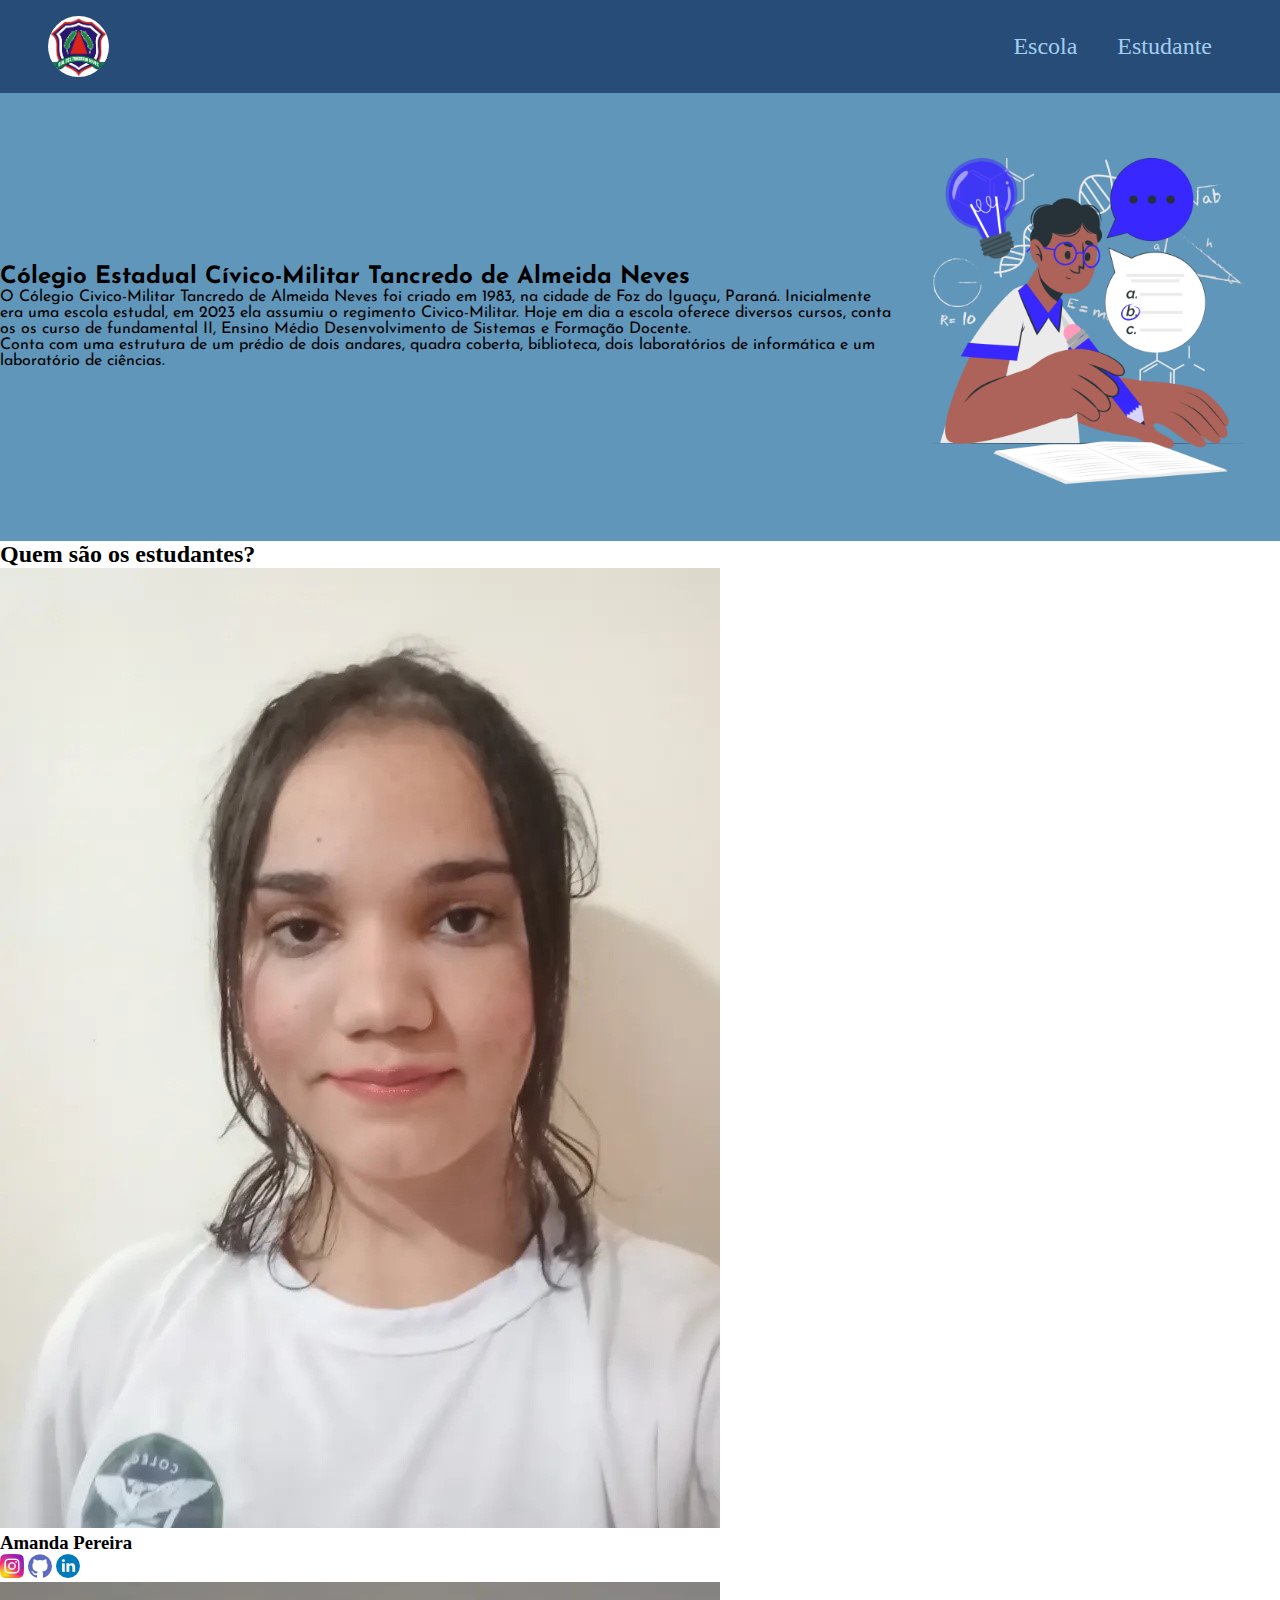
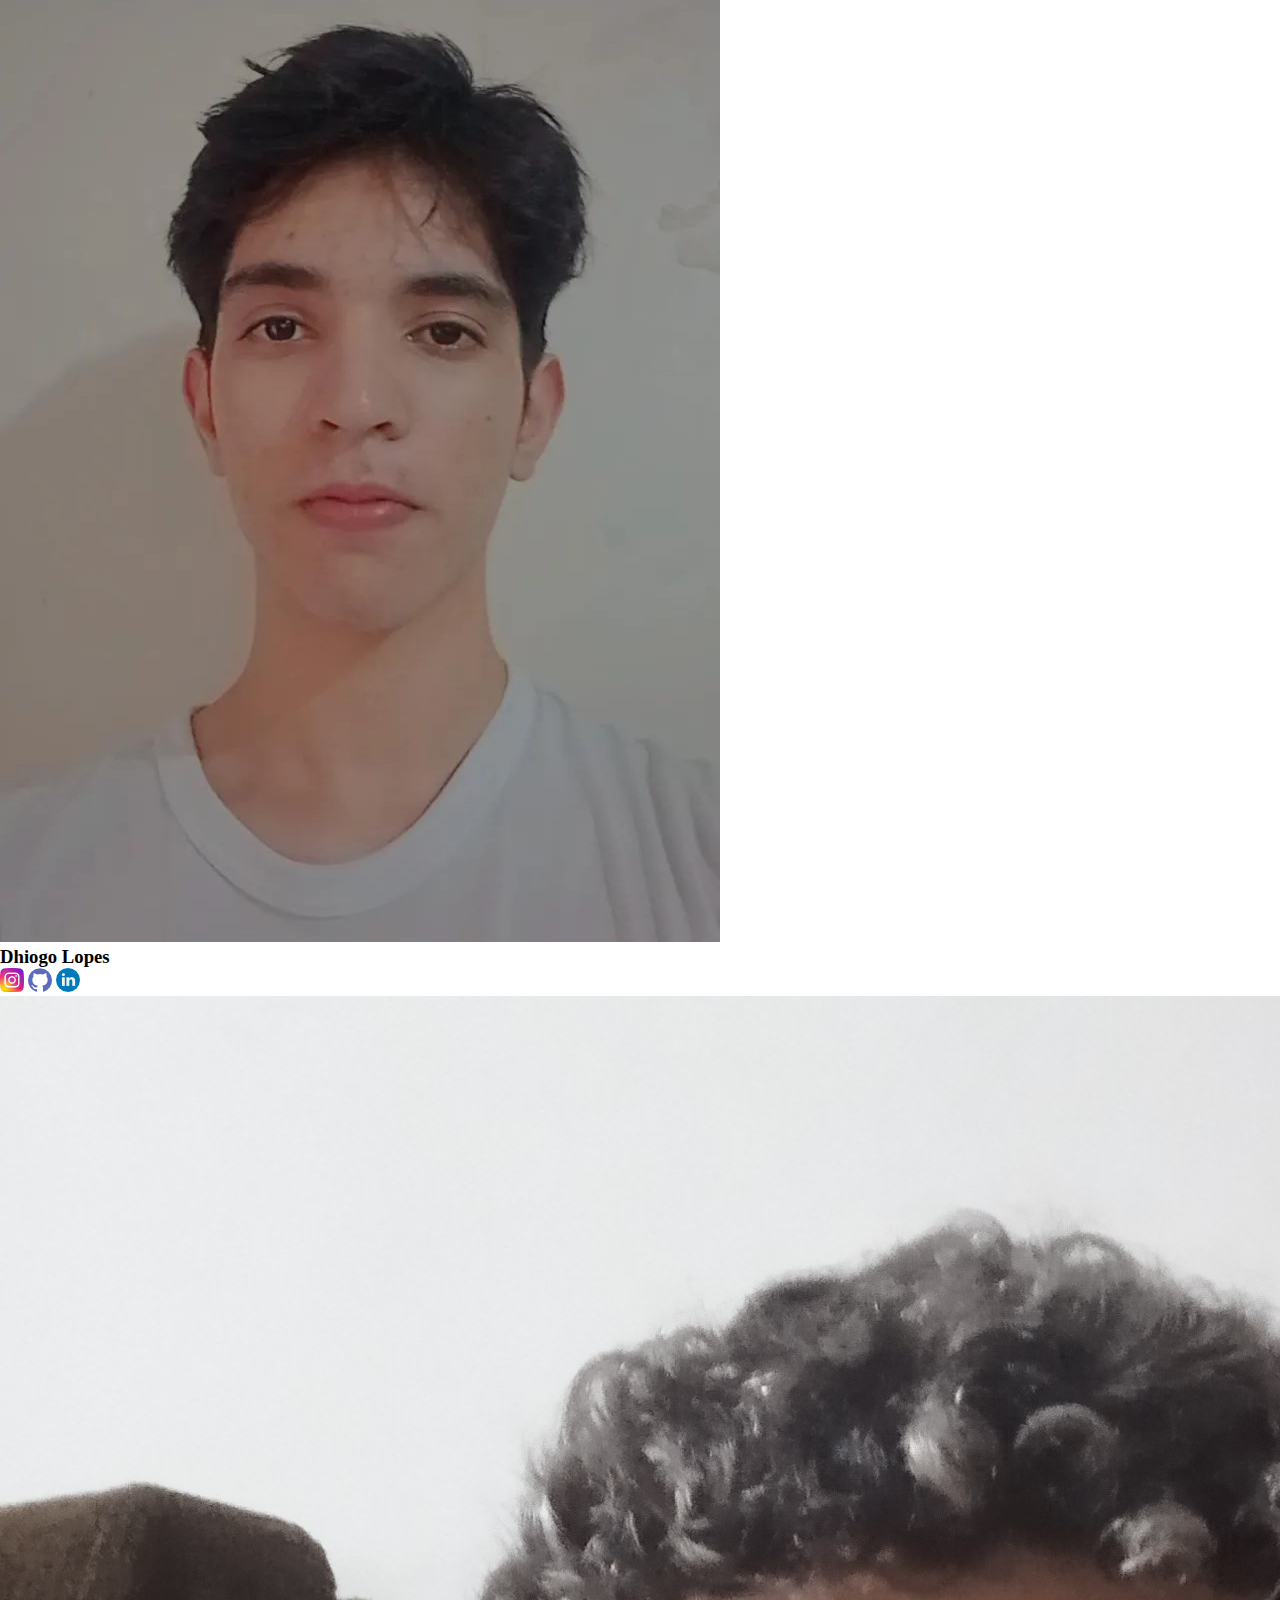
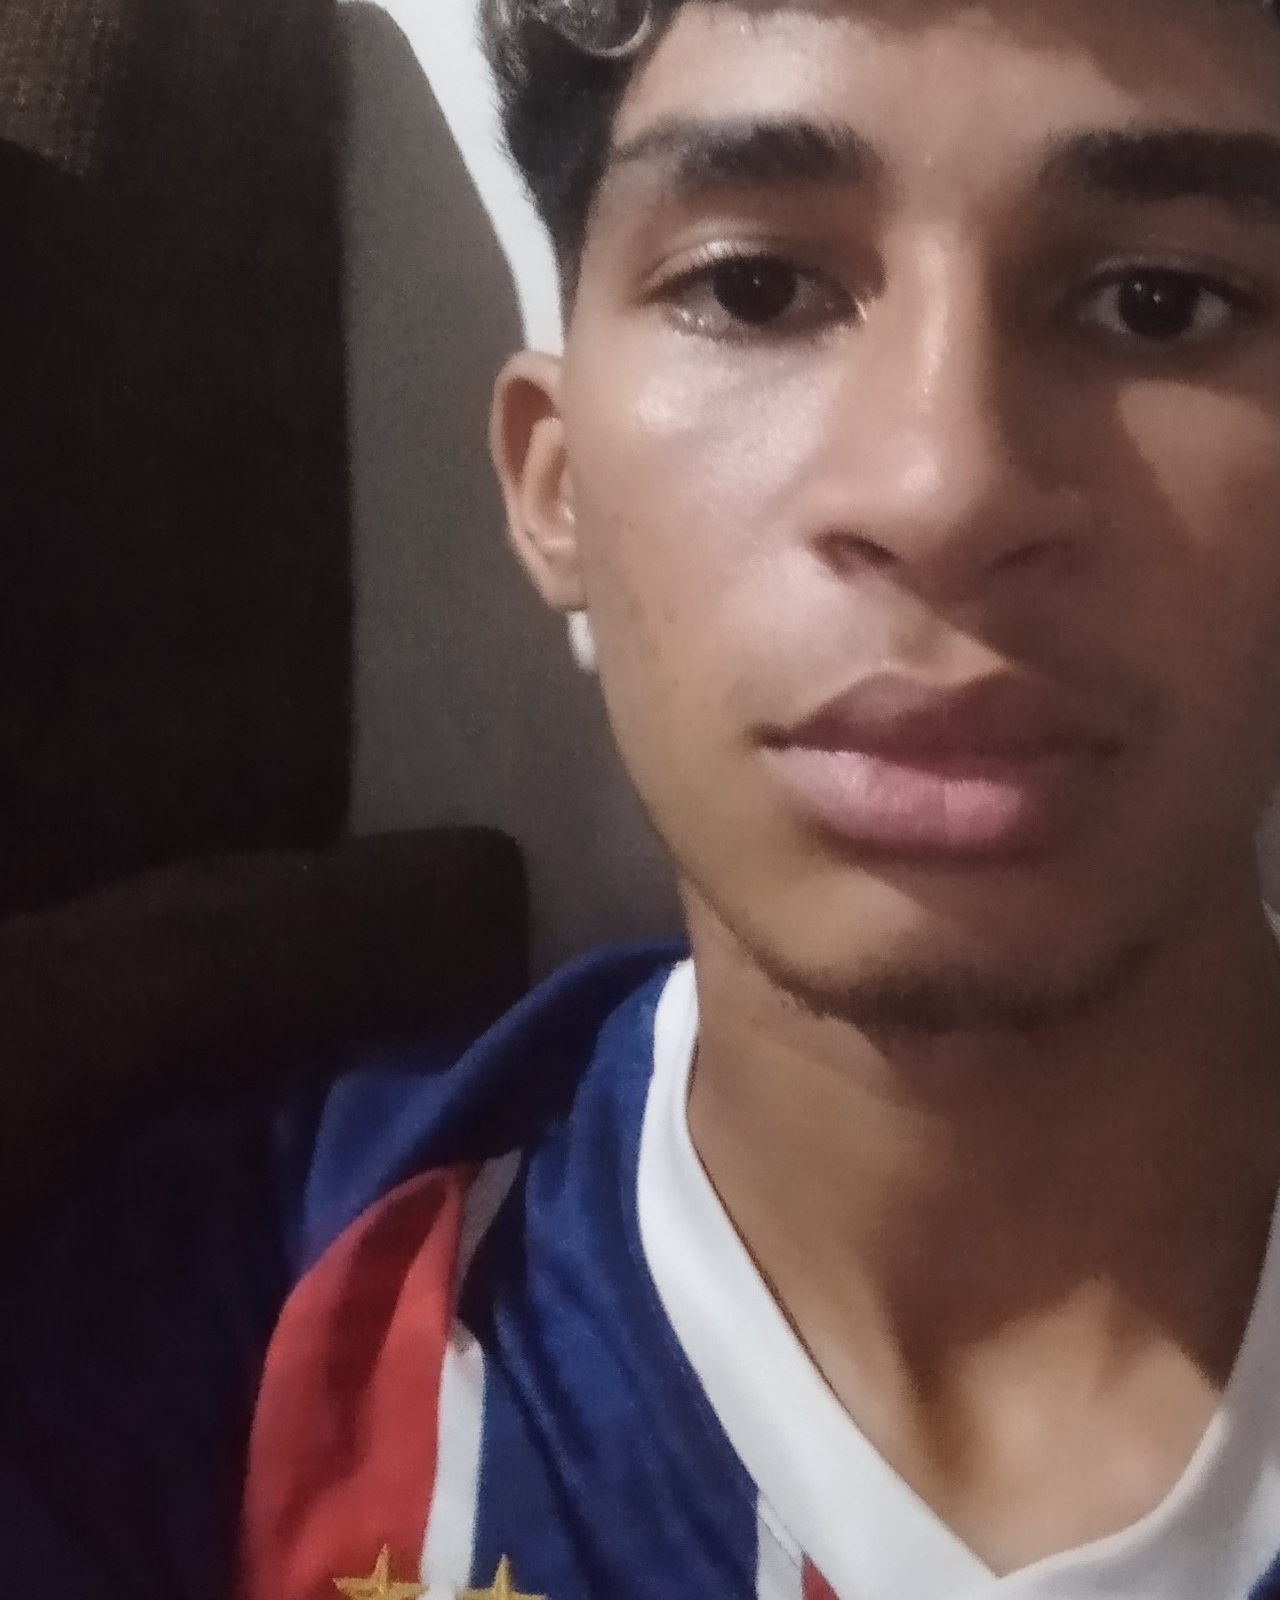
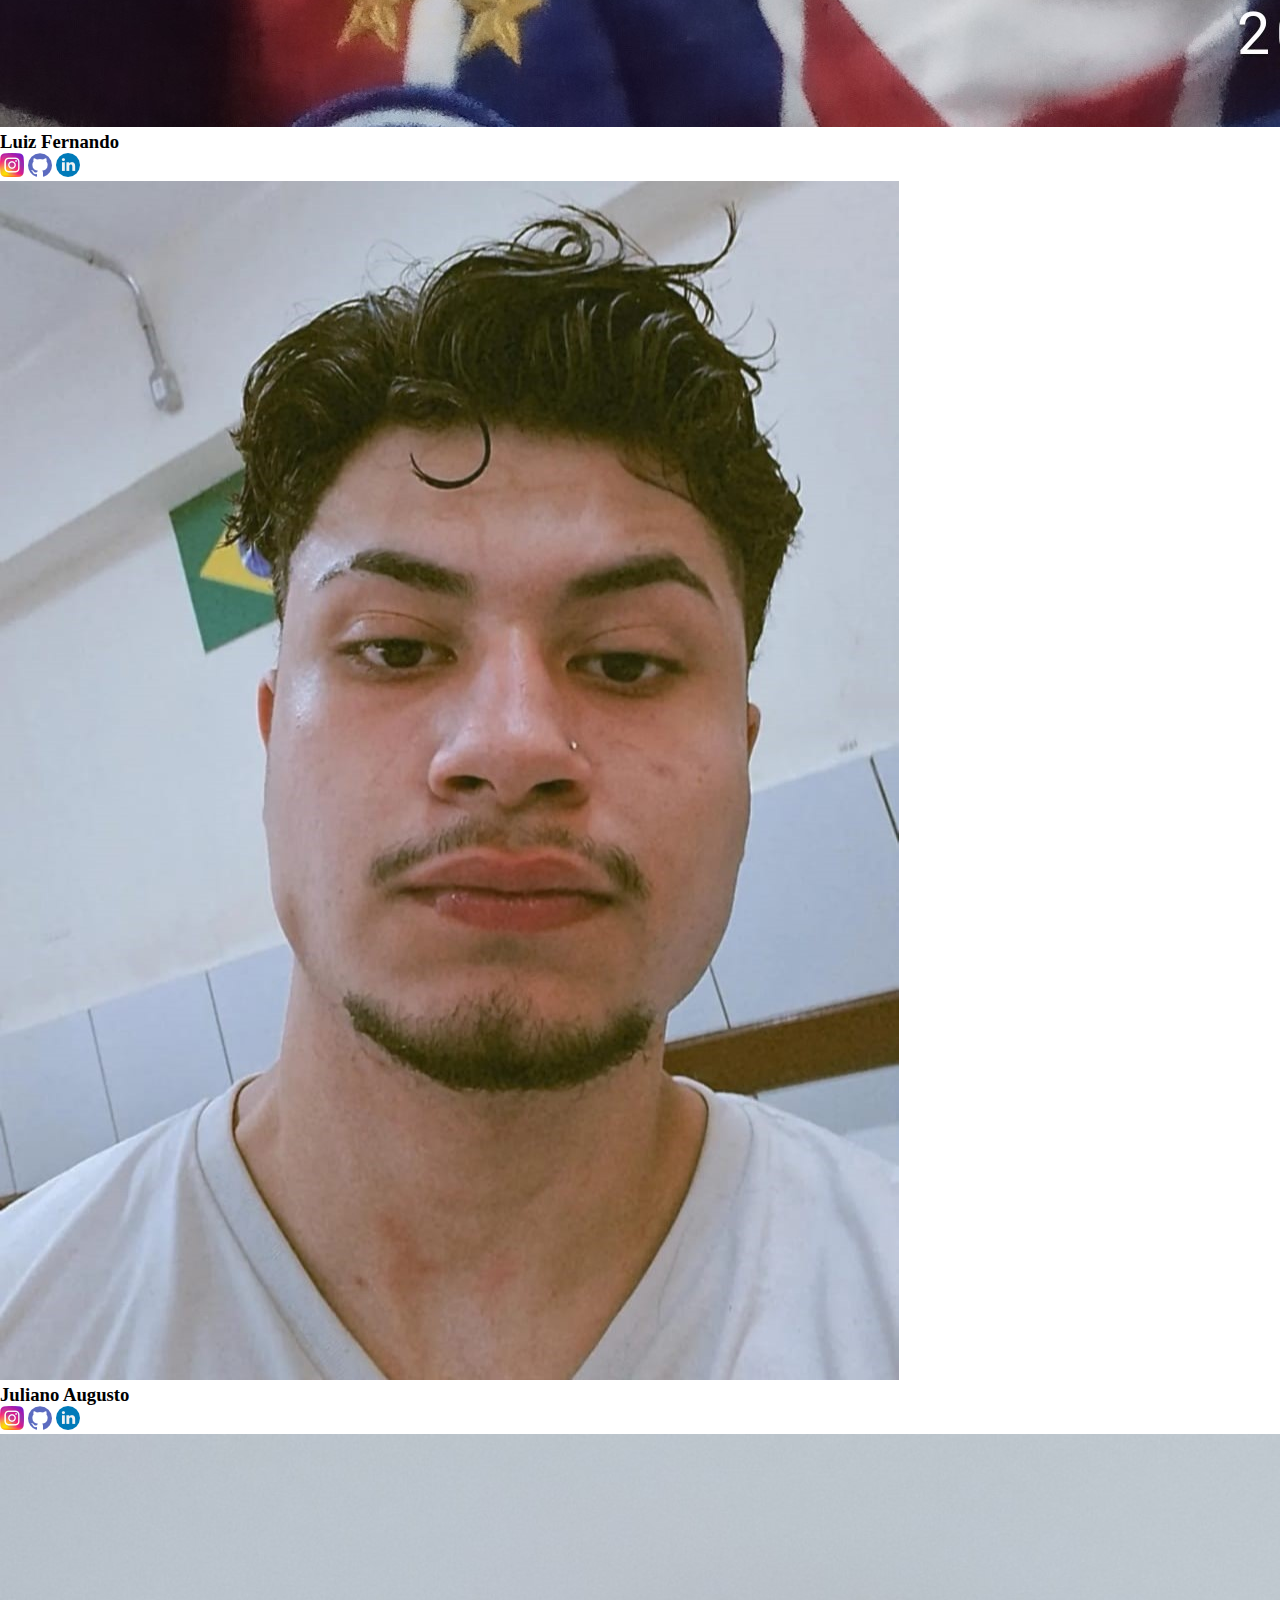
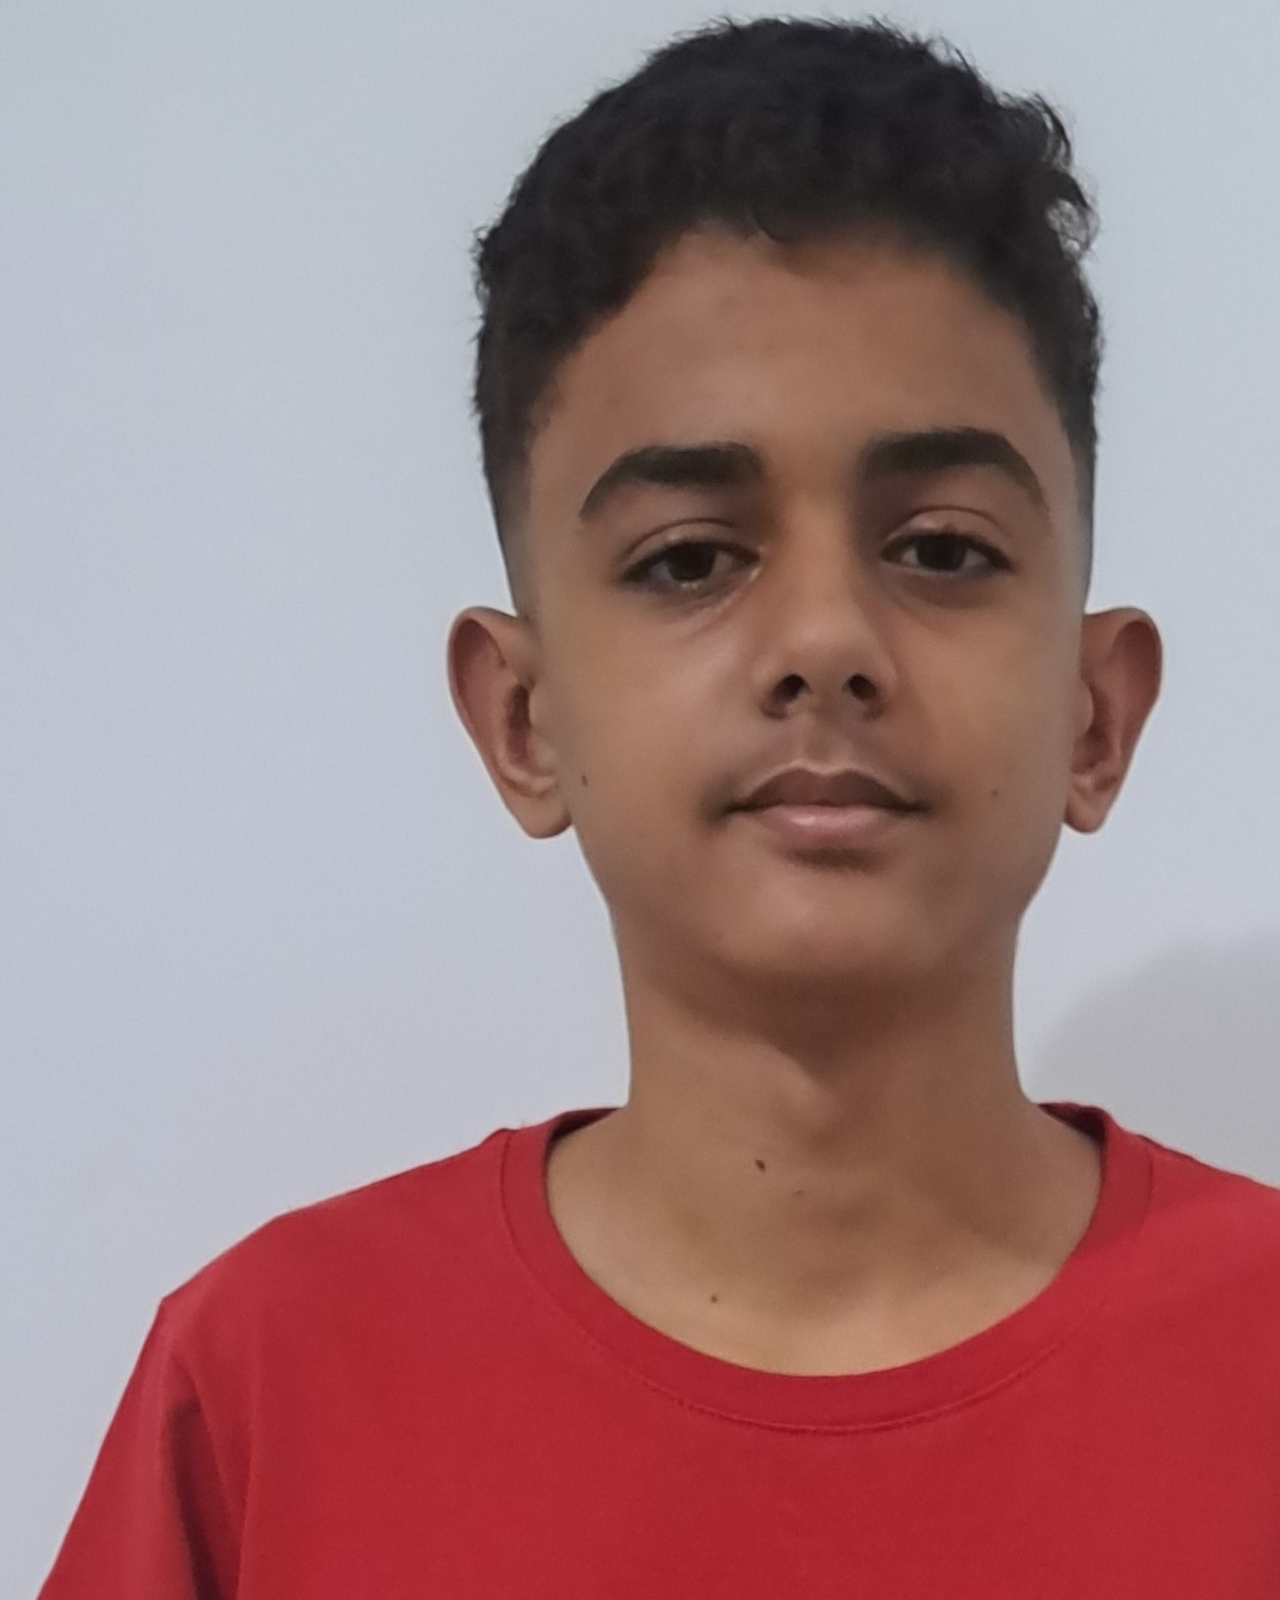
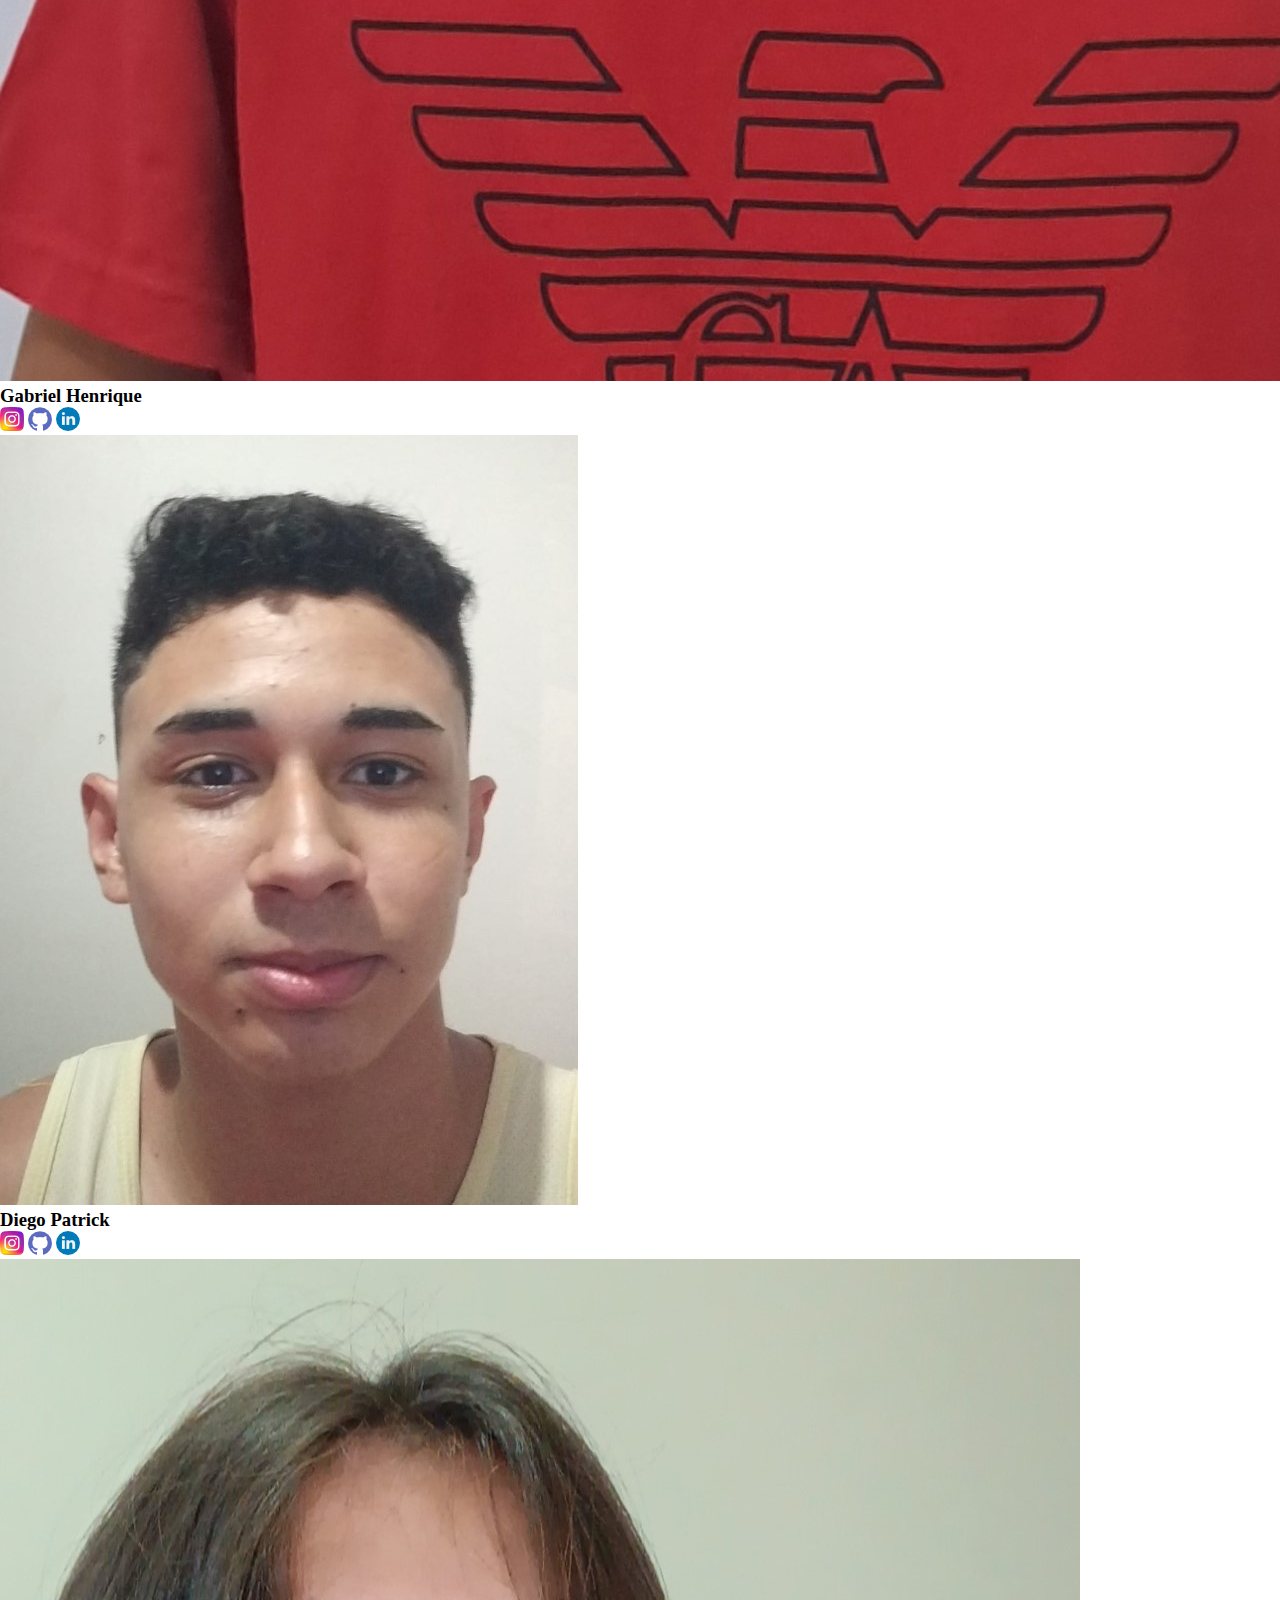
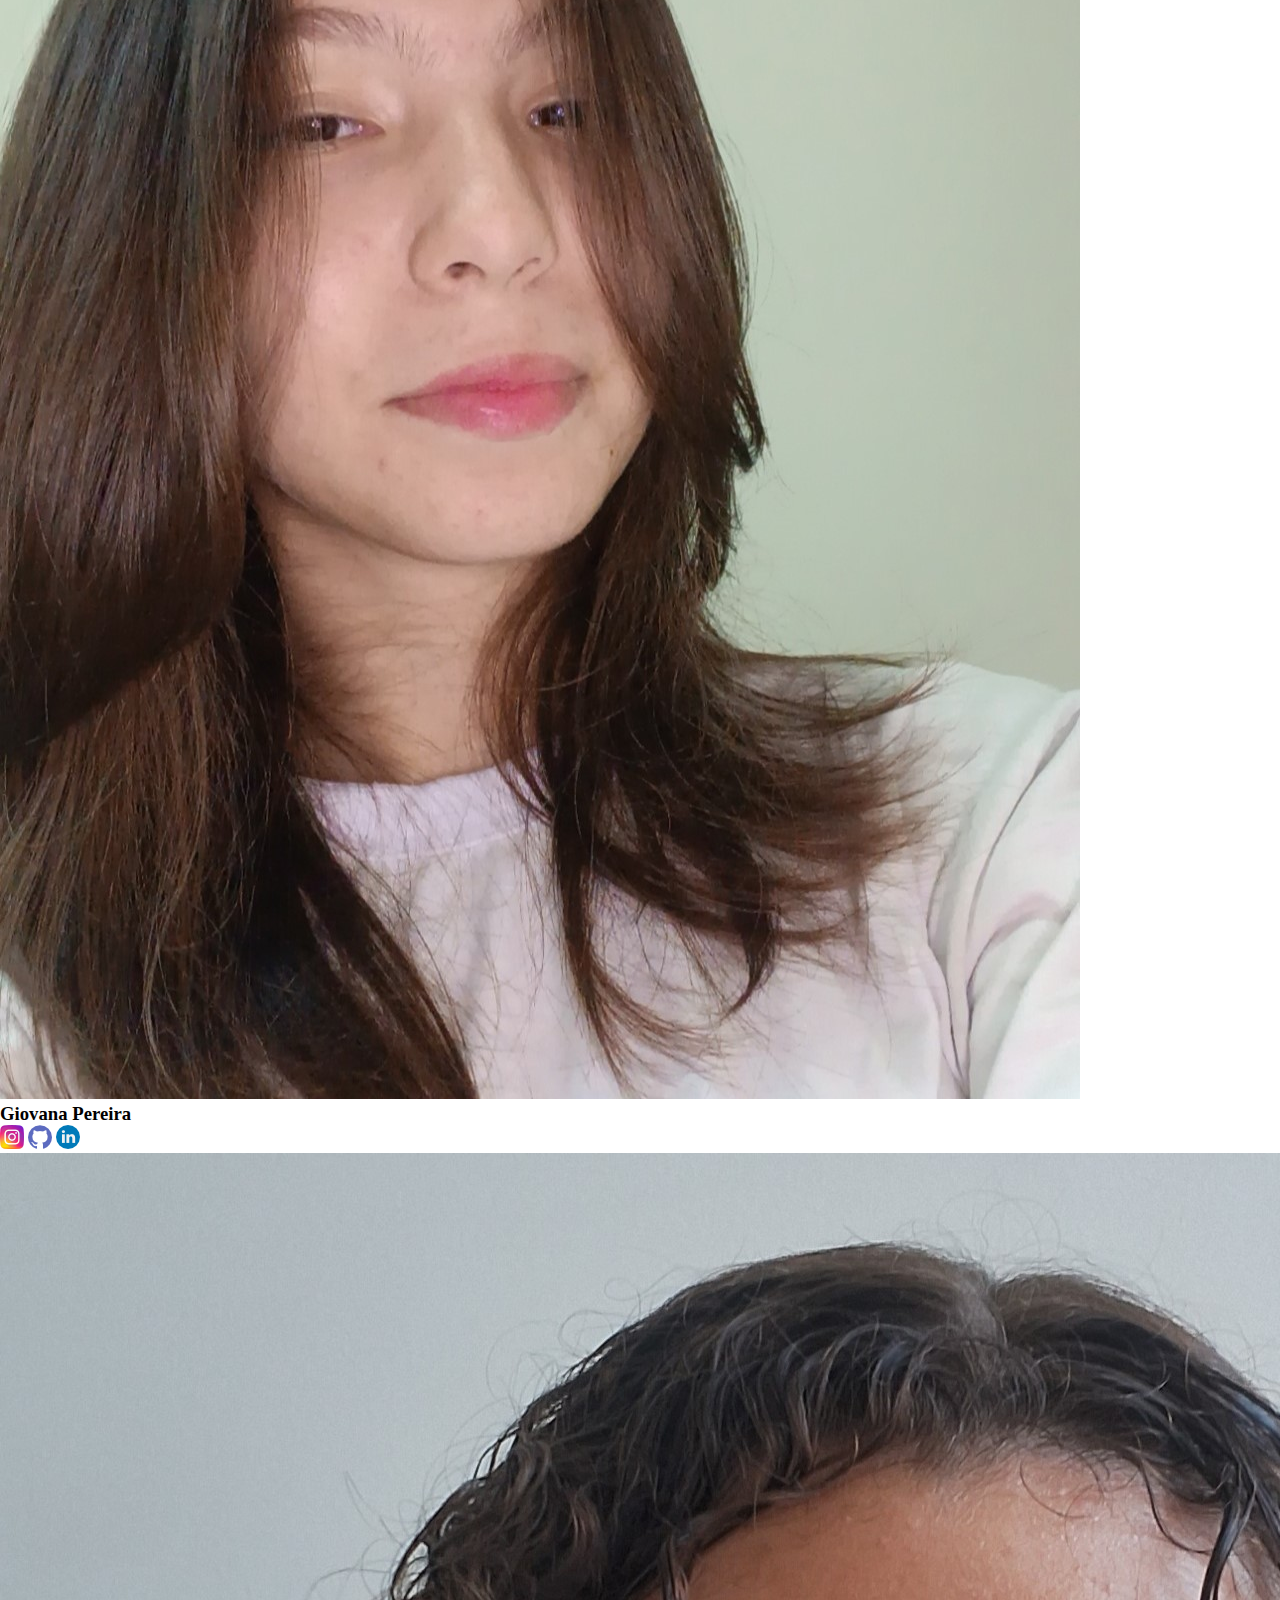
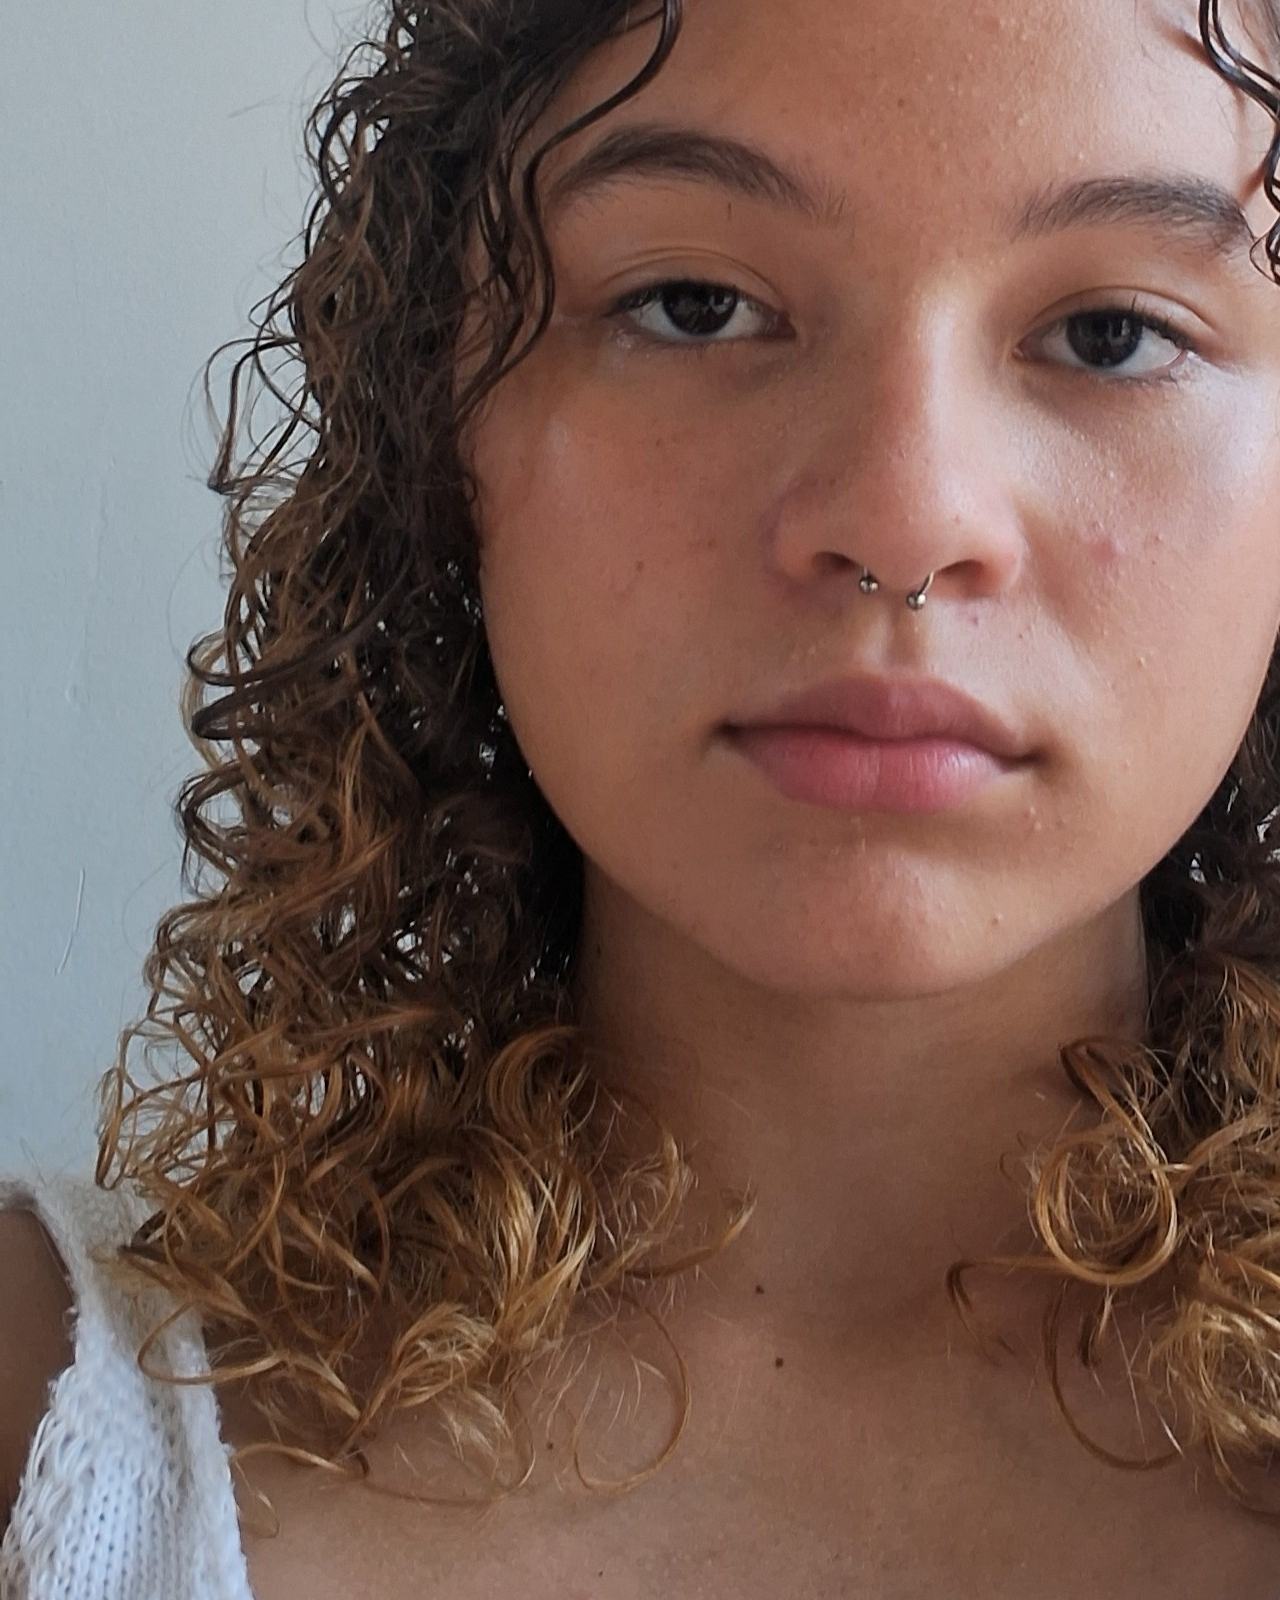
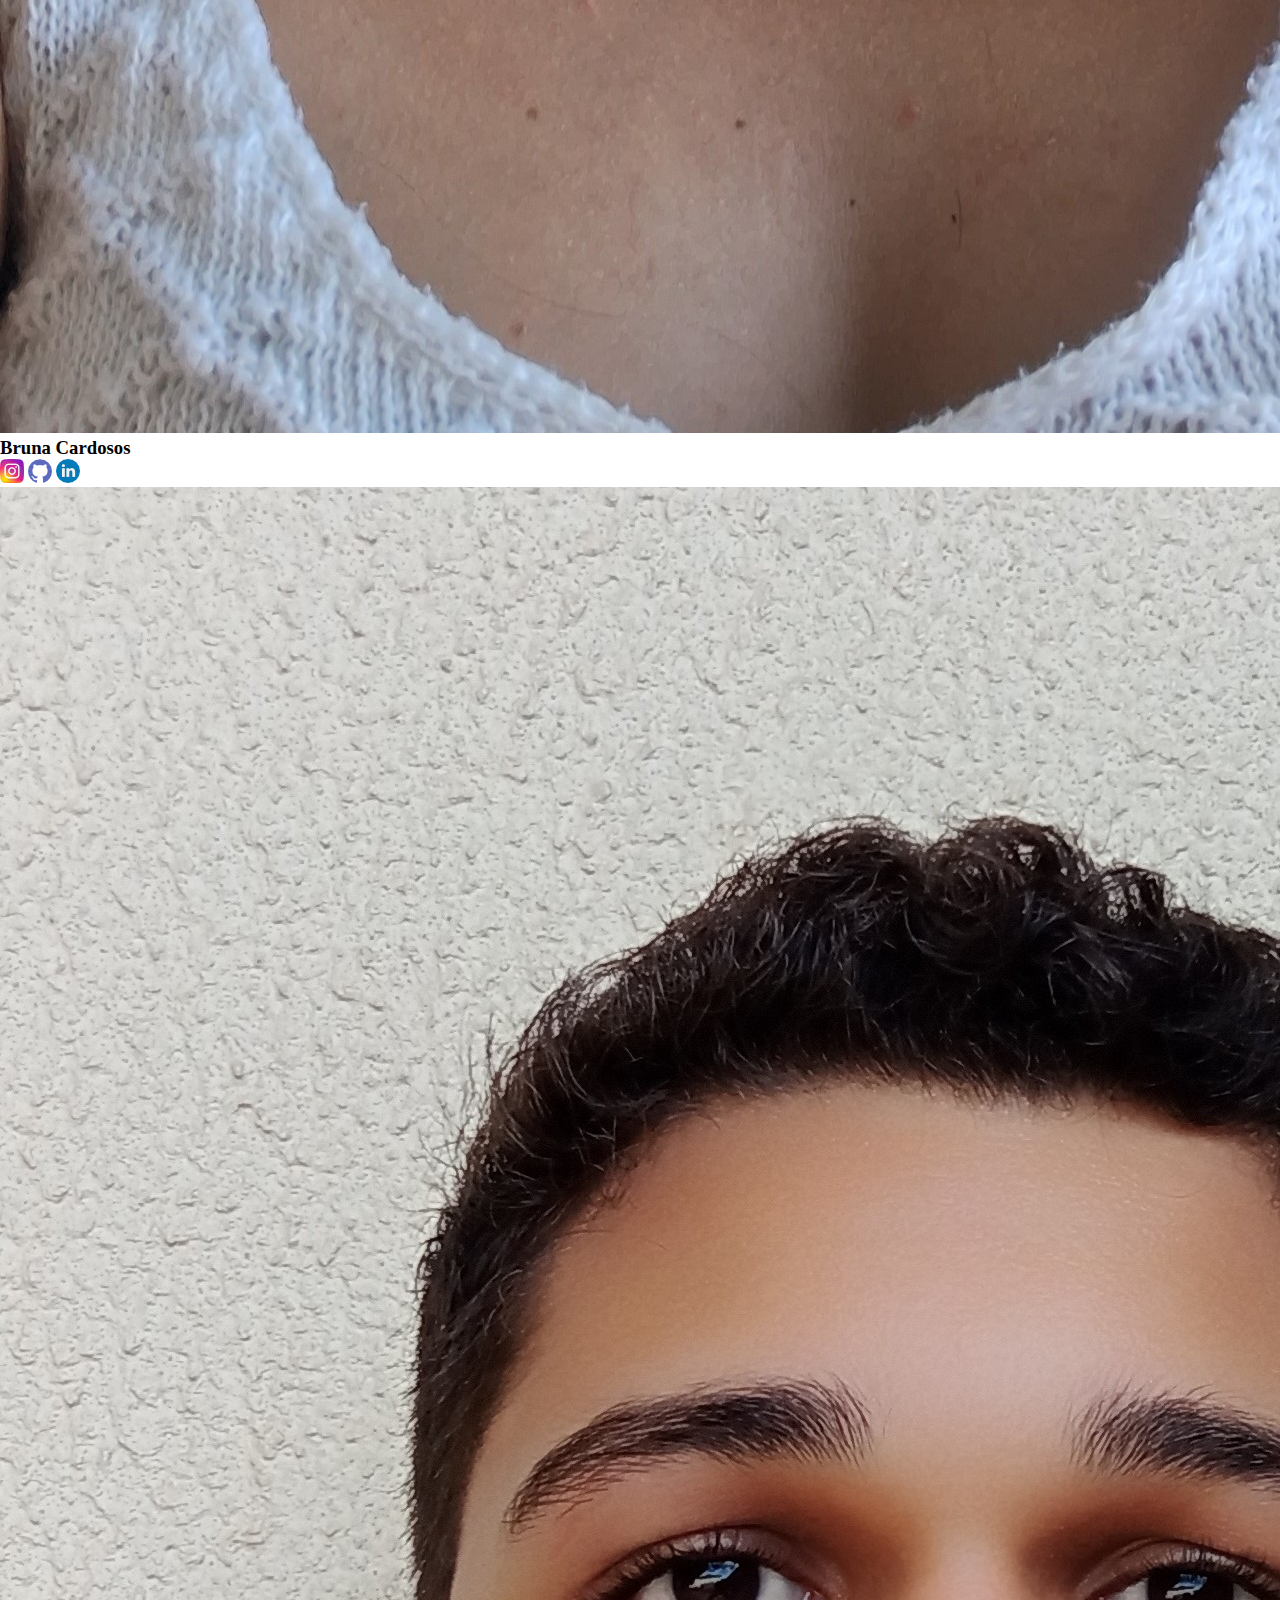
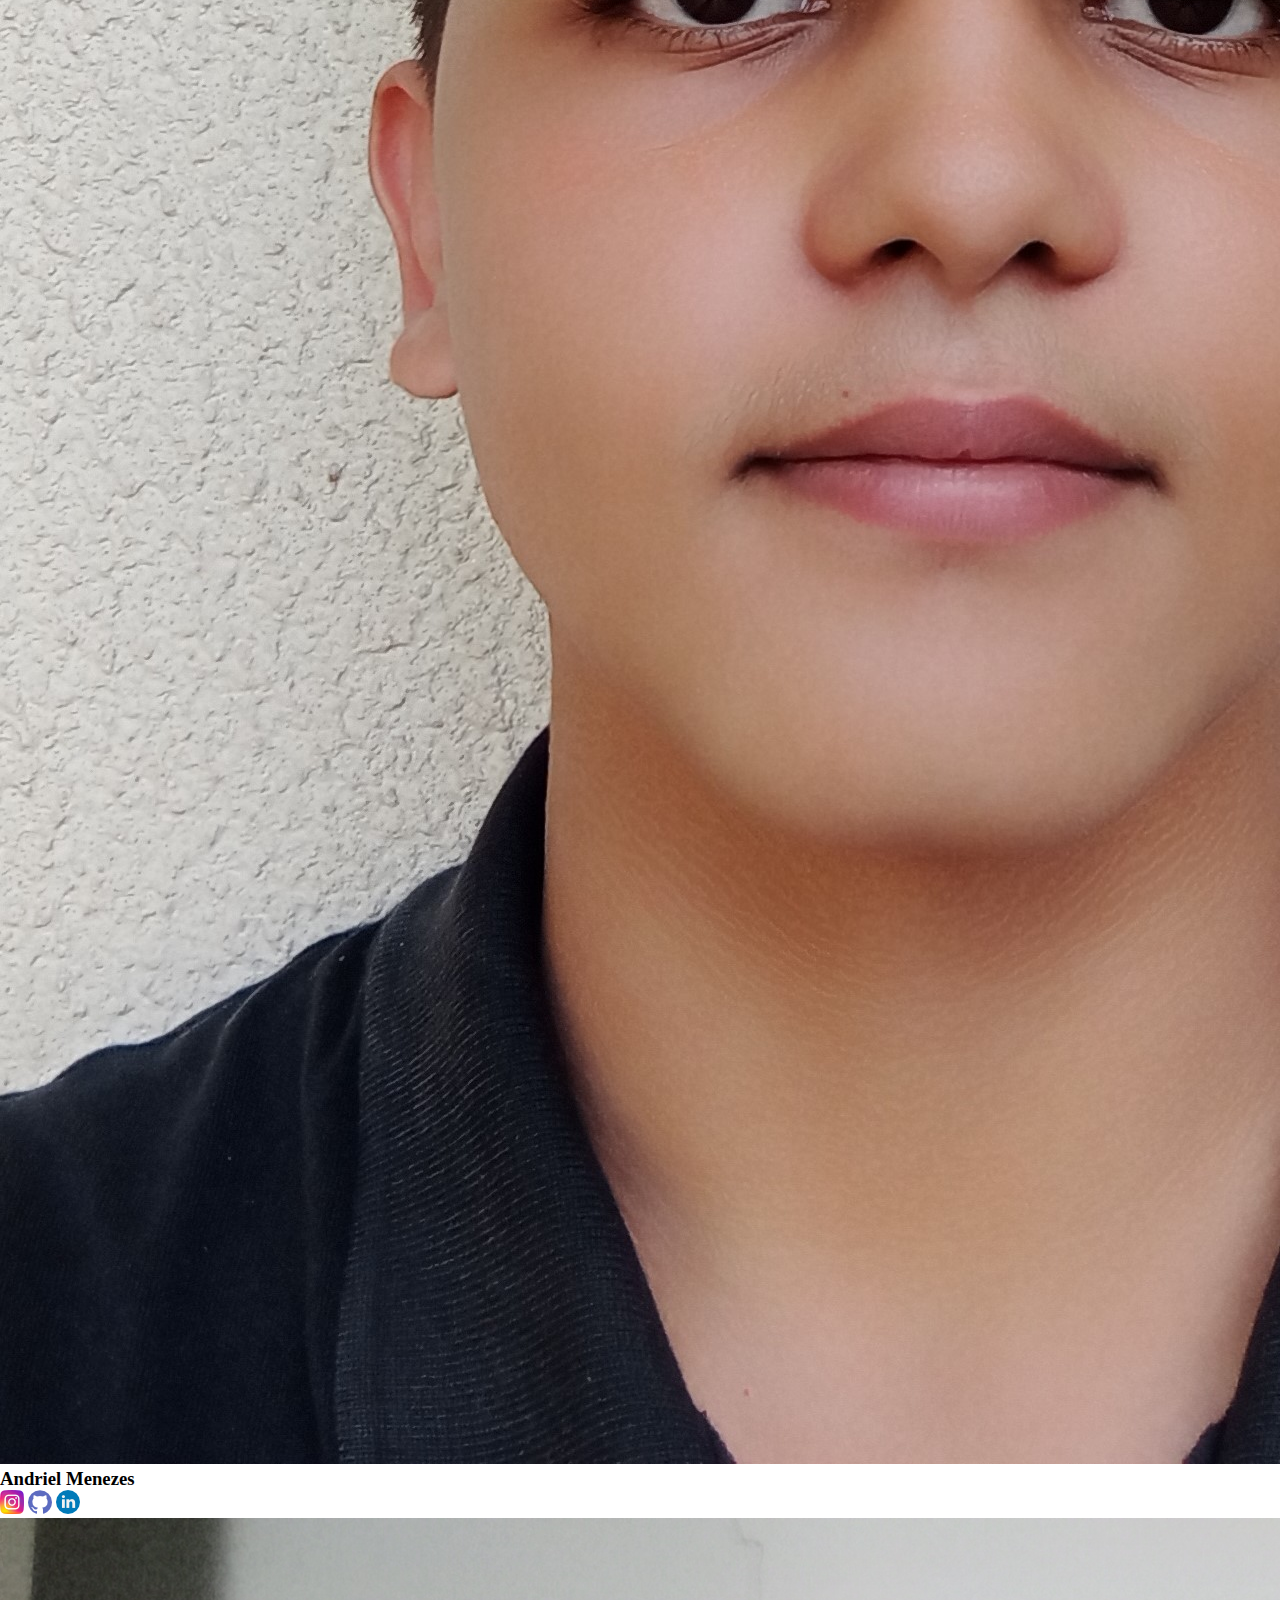
==== index.html @ 17d75e3a "Add files via upload" ====
<!DOCTYPE html>
<html lang="pt-br">

<head>
    <meta charset="UTF-8">
    <meta http-equiv="X-UA-Compatible" content="IE=edge">
    <meta name="viewport" content="width=device-width, initial-scale=1.0">
    <title>Minha turma</title>
    <link rel="stylesheet" href="style.css">
</head>

<body>
    <header class="cabecalho">
        <img src="./Img/tancredo-logo.jpg" alt="Logo do colégio tancredo" class="cabecalho-imagem">
        <nav class="cabecalho-lista">
            <a href="" class="cabecalho-lista-link"> Escola</a>
            <a href="" class="cabecalho-lista-link">Estudante</a>
        </nav>
    </header>
    <section class="escola">
        <div class="escola-texto">
            <h2 class class="escola-texto-titulo">Cólegio Estadual Cívico-Militar Tancredo de Almeida Neves</h2>
            <p class="escola-texto-paragrafo">
                O Cólegio Civico-Militar Tancredo de Almeida Neves foi criado em 1983,
                na cidade de Foz do Iguaçu, Paraná. Inicialmente era uma escola estudal, em 2023 ela assumiu o regimento
                Civico-Militar.
                Hoje em dia a escola oferece diversos cursos, conta os os curso de fundamental II, Ensino Médio
                Desenvolvimento de Sistemas e Formação Docente.
            </p>
            <p class="escola-texto-paragrafo">
                Conta com uma estrutura de um prédio de dois andares, quadra coberta, bíblioteca, dois laboratórios de
                informática e um laboratório de ciências.
            </p>
        </div>
        <img src="./Img/escola.png" alt="" class="escola-imagem">
    </section>
    <section class="estudante">
        <h2 class="estudante-titulo">
            Quem são os estudantes?</h2>
        <div class="estudante-div">
            <img src="./Img/amanda.jpg" alt="" class="estudante-div-fotos">
            <h3 class="estudante-div-nome"> Amanda Pereira </h3>
                <img src="./Img/instagram.png" alt=""
                 class="estudante-div-icone">
                <img src="./Img/github.png" alt="" 
                class="estudante-div-icone">
                <img src="./Img/linkedin.png" alt=""
                 class="estudante-div-icone">
        </div>
        <div class="estudante-div">
            <img src="./Img/dhiogo.jpg" alt="" class="estudante-div-fotos">
            <h3 class="estudante-div-nome"> Dhiogo Lopes</h3>
                <img src="./Img/instagram.png" alt=""
                 class="estudante-div-icone">
                <img src="./Img/github.png" alt="" 
                class="estudante-div-icone">
                <img src="./Img/linkedin.png" alt=""
                 class="estudante-div-icone">
        </div>
        <div class="estudante-div">
            <img src="./Img/luiz.jpg" alt="" class="estudante-div-fotos">
            <h3 class="estudante-div-nome"> Luiz Fernando</h3>
                <img src="./Img/instagram.png" alt=""
                 class="estudante-div-icone">
                <img src="./Img/github.png" alt="" 
                class="estudante-div-icone">
                <img src="./Img/linkedin.png" alt=""
                 class="estudante-div-icone">
        </div>
        <div class="estudante-div">
            <img src="./Img/juliano.jpeg" alt="" class="estudante-div-fotos">
            <h3 class="estudante-div-nome"> Juliano Augusto</h3>
                <img src="./Img/instagram.png" alt=""
                 class="estudante-div-icone">
                <img src="./Img/github.png" alt="" 
                class="estudante-div-icone">
                <img src="./Img/linkedin.png" alt=""
                 class="estudante-div-icone">
        </div>
        <div class="estudante-div">
            <img src="./Img/gabriel.jpg" alt="" class="estudante-div-fotos">
            <h3 class="estudante-div-nome"> Gabriel Henrique</h3>
                <img src="./Img/instagram.png" alt=""
                 class="estudante-div-icone">
                <img src="./Img/github.png" alt="" 
                class="estudante-div-icone">
                <img src="./Img/linkedin.png" alt=""
                 class="estudante-div-icone">
        </div> 
        <div class="estudante-div">
            <img src="./Img/diego.jpg" alt="" class="estudante-div-fotos">
            <h3 class="estudante-div-nome"> Diego Patrick</h3>
                <img src="./Img/instagram.png" alt=""
                 class="estudante-div-icone">
                <img src="./Img/github.png" alt="" 
                class="estudante-div-icone">
                <img src="./Img/linkedin.png" alt=""
                 class="estudante-div-icone">
        </div>
        <div class="estudante-div">
            <img src="./Img/giovana.jpg" alt="" class="estudante-div-fotos">
            <h3 class="estudante-div-nome"> Giovana Pereira</h3>
                <img src="./Img/instagram.png" alt=""
                 class="estudante-div-icone">
                <img src="./Img/github.png" alt="" 
                class="estudante-div-icone">
                <img src="./Img/linkedin.png" alt=""
                 class="estudante-div-icone">
        </div>
        <div class="estudante-div">
            <img src="./Img/bruna.jpg" alt="" class="estudante-div-fotos">
            <h3 class="estudante-div-nome"> Bruna Cardosos</h3>
                <img src="./Img/instagram.png" alt=""
                 class="estudante-div-icone">
                <img src="./Img/github.png" alt="" 
                class="estudante-div-icone">
                <img src="./Img/linkedin.png" alt=""
                 class="estudante-div-icone">
        </div>
        <div class="estudante-div">
            <img src="./Img/andriel.jpg" alt="" class="estudante-div-fotos">
            <h3 class="estudante-div-nome"> Andriel Menezes</h3>
                <img src="./Img/instagram.png" alt=""
                 class="estudante-div-icone">
                <img src="./Img/github.png" alt="" 
                class="estudante-div-icone">
                <img src="./Img/linkedin.png" alt=""
                 class="estudante-div-icone">
        </div>
        <div class="estudante-div">
            <img src="./Img/angela.jpg" alt="" class="estudante-div-fotos">
            <h3 class="estudante-div-nome"> Anglea Marconatto</h3>
                <img src="./Img/instagram.png" alt=""
                 class="estudante-div-icone">
                <img src="./Img/github.png" alt="" 
                class="estudante-div-icone">
                <img src="./Img/linkedin.png" alt=""
                 class="estudante-div-icone">
        </div>
        <div class="estudante-div">
            <img src="./Img/angelica.jpg" alt="" class="estudante-div-fotos">
            <h3 class="estudante-div-nome"> Angelica Lopes</h3>
                <img src="./Img/instagram.png" alt=""
                 class="estudante-div-icone">
                <img src="./Img/github.png" alt="" 
                class="estudante-div-icone">
                <img src="./Img/linkedin.png" alt=""
                 class="estudante-div-icone">
        </div>
        <div class="estudante-div">
            <img src="./Img/estevan.jpg" alt="" class="estudante-div-fotos">
            <h3 class="estudante-div-nome"> Estevan Disaid</h3>
                <img src="./Img/instagram.png" alt=""
                 class="estudante-div-icone">
                <img src="./Img/github.png" alt="" 
                class="estudante-div-icone">
                <img src="./Img/linkedin.png" alt=""
                 class="estudante-div-icone">
        </div>
        <div class="estudante-div">
            <img src="./Img/milena.jpg" alt="" class="estudante-div-fotos">
            <h3 class="estudante-div-nome"> Milena Golnik</h3>
                <img src="./Img/instagram.png" alt=""
                 class="estudante-div-icone">
                <img src="./Img/github.png" alt="" 
                class="estudante-div-icone">
                <img src="./Img/linkedin.png" alt=""
                 class="estudante-div-icone">
        </div>
        <div class="estudante-div">
            <img src="./Img/matheus.jpg" alt="" class="estudante-div-fotos">
            <h3 class="estudante-div-nome"> Matheus Glanner</h3>
                <img src="./Img/instagram.png" alt=""
                 class="estudante-div-icone">
                <img src="./Img/github.png" alt="" 
                class="estudante-div-icone">
                <img src="./Img/linkedin.png" alt=""
                 class="estudante-div-icone">
        </div>
        <div class="estudante-div">
            <img src="./Img/henry.jpeg" alt="" class="estudante-div-fotos">
            <h3 class="estudante-div-nome"> Henry Carlos</h3>
                <img src="./Img/instagram.png" alt=""
                 class="estudante-div-icone">
                <img src="./Img/github.png" alt="" 
                class="estudante-div-icone">
                <img src="./Img/linkedin.png" alt=""
                 class="estudante-div-icone">
        </div>
        
    </section>
</body>

</html>
---- style.css ----
@import url('https://fonts.googleapis.com/css2?family=Angkor&family=Josefin+Sans:ital,wght@0,350;1,350&display=swap');

*{
    margin: 0;
    padding: 0;
}

:root{
    --branco: #E7ECEF;
    --azul: #274C77;
    --ciano: #6096BA;
    --marinho: #A3CEF1;
    --fonte-texto: "Josefin Sans", sans-serif;
    --fonte-titulo: "Angkor", serif;
}
.cabecalho{
    background-color: var(--azul);
    color: var(--branco);
    display: flex;
    align-items: center;
    justify-content: space-between;
    padding:0 2em;

}
.cabecalho-imagem{
    width: 5%;
    border-radius: 100%;
    margin: 1em;
}
.cabecalho-lista-link{
    text-decoration: none;
    color: var(--marinho);
    margin-right: 1.5em;    
    font-size: 1.5em;
}
.escola{
    background-color: var(--ciano);
    color: (var(--branco));
    display: flex;
    justify-content: center;
    align-items: center;
    padding: 32px 0;
    font-family: var(--fonte-texto);
}
.escola-texto-titulo{
    padding: 24px 0;
    font-family: var(--fonte-titulo);
}.escola-imagem{
    width: 30%;
}
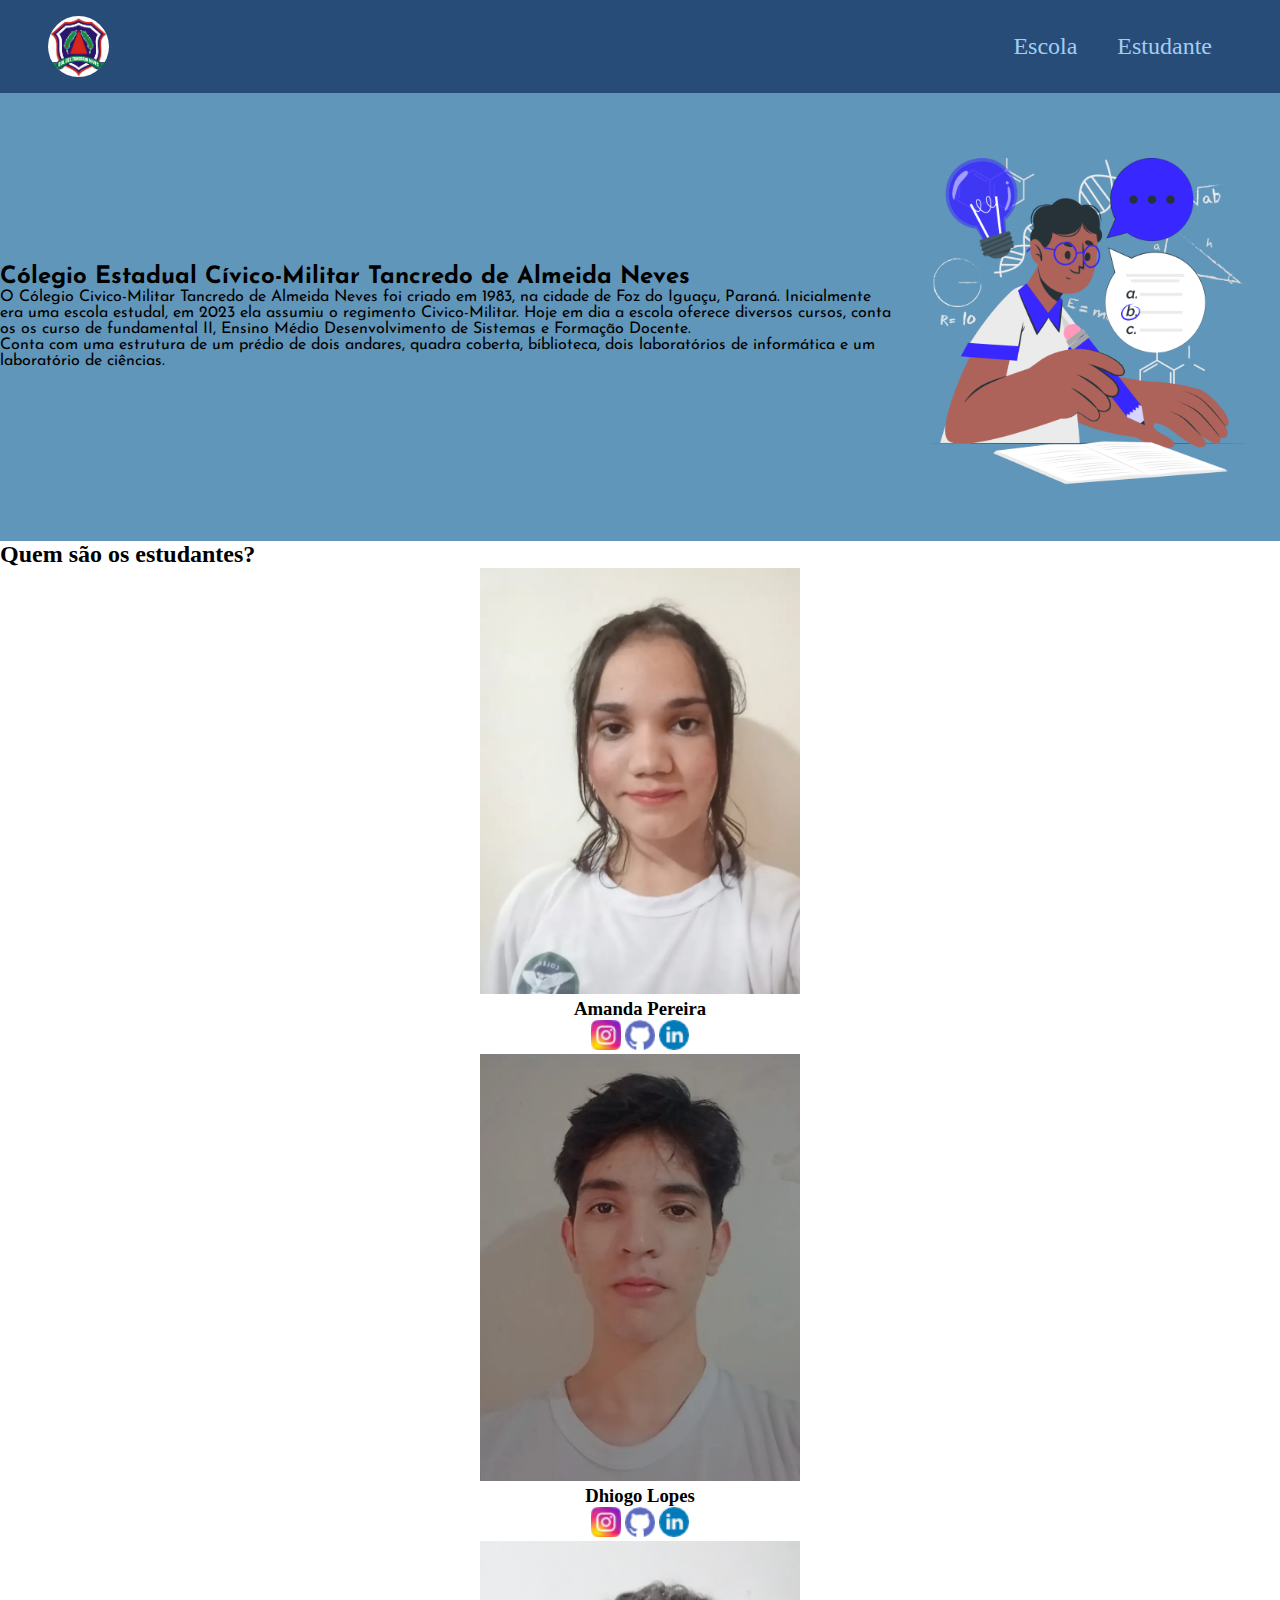
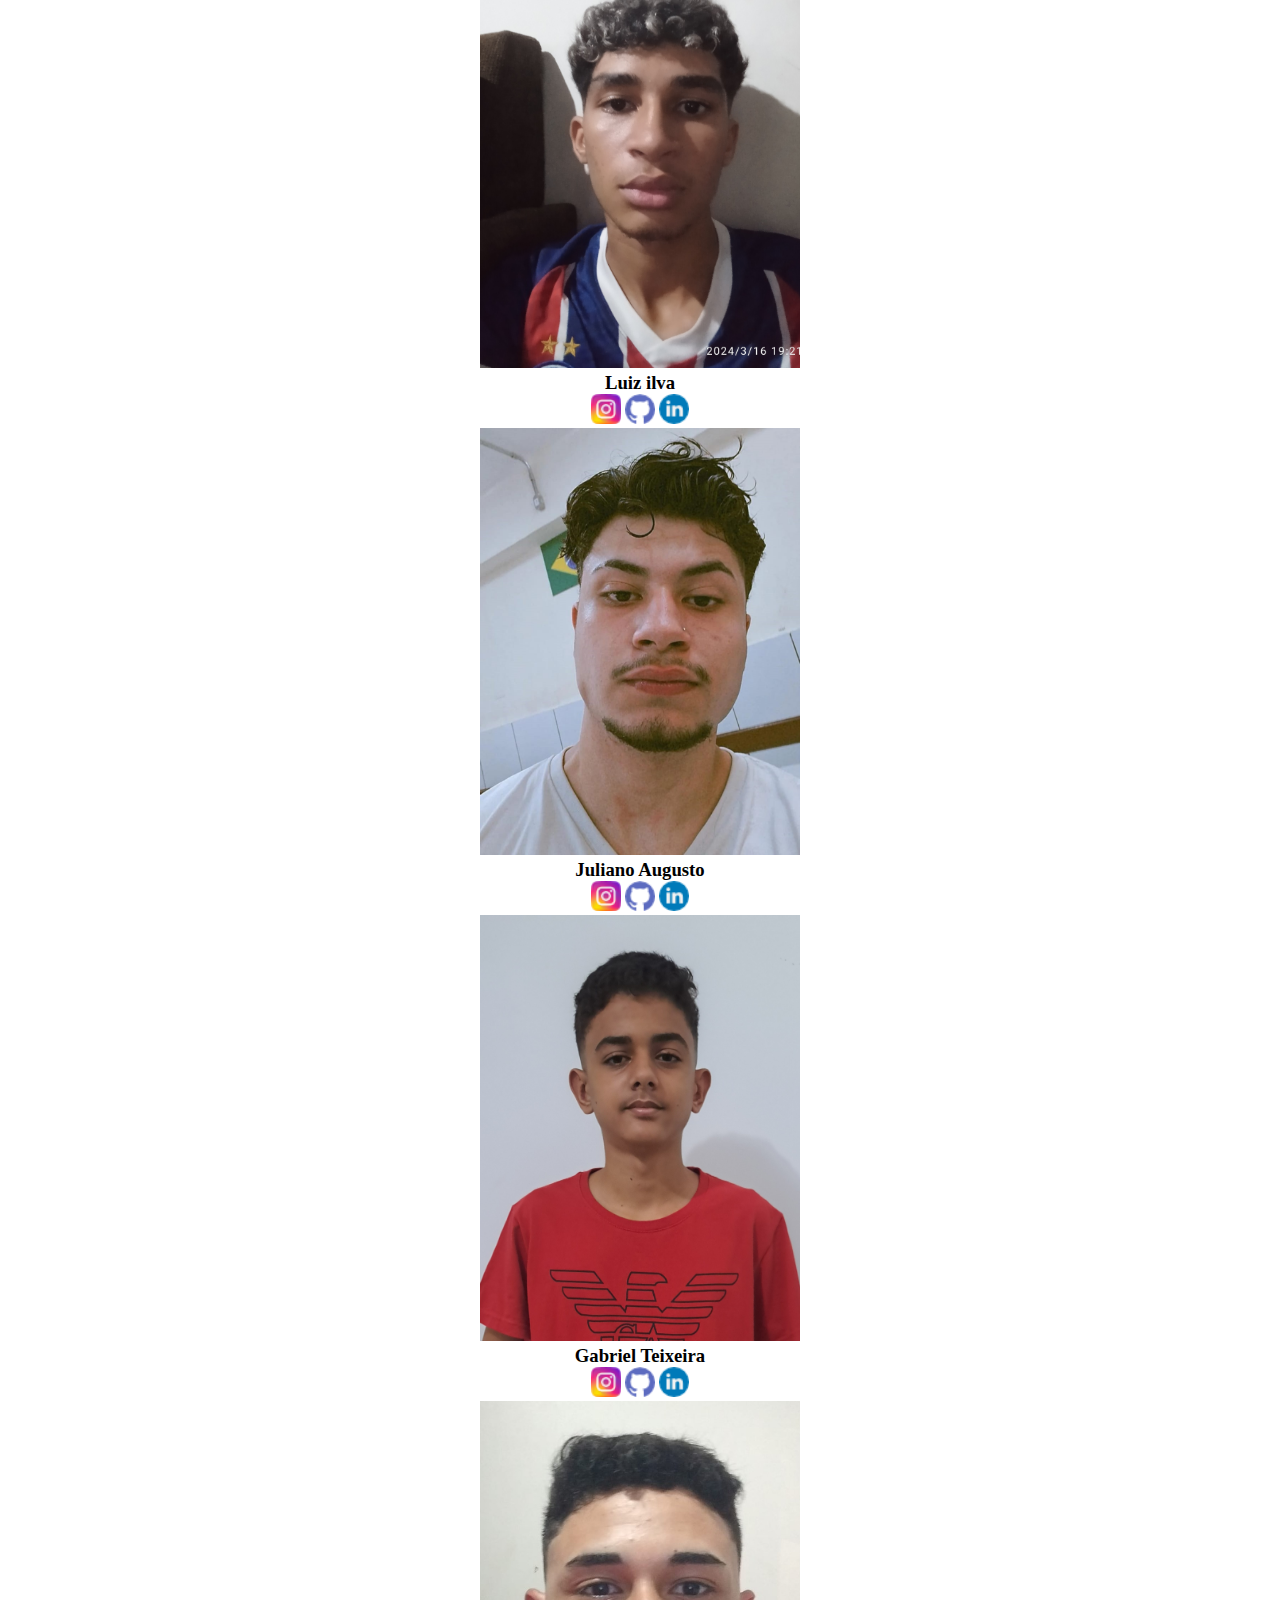
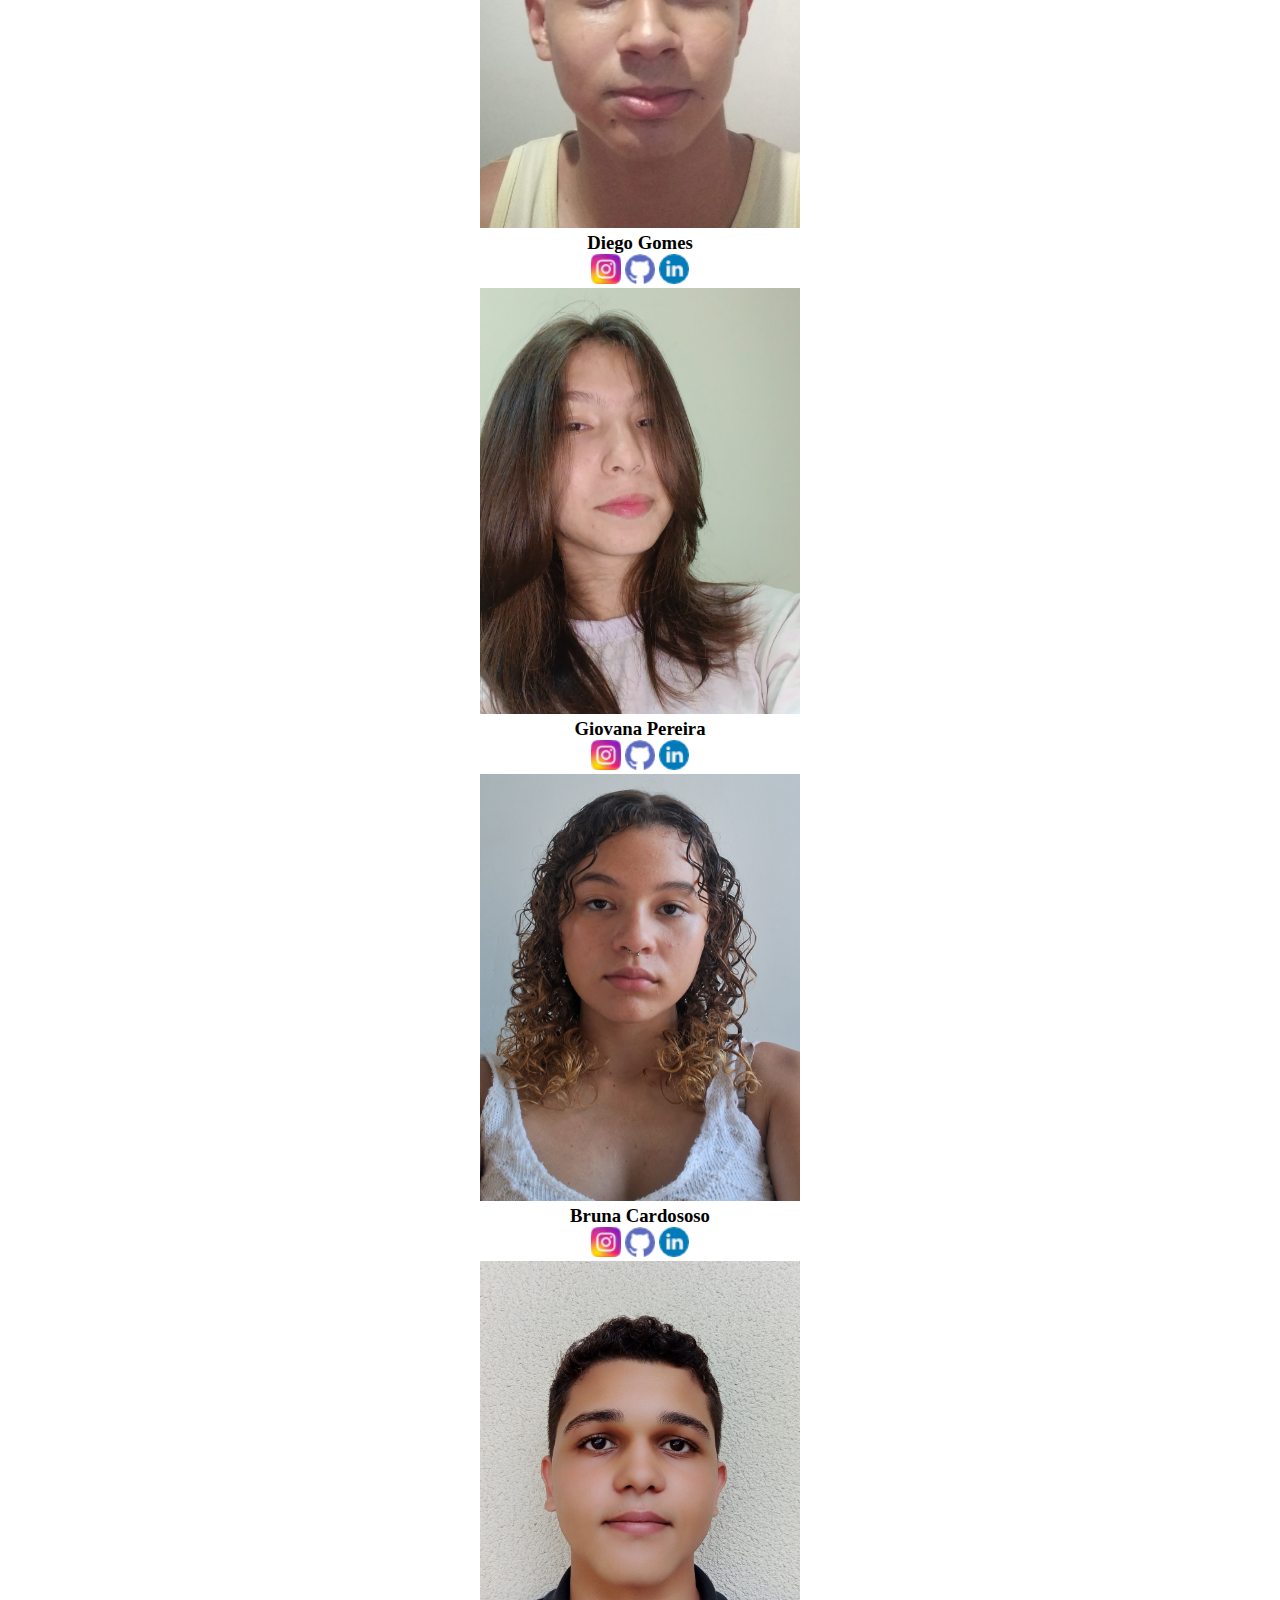
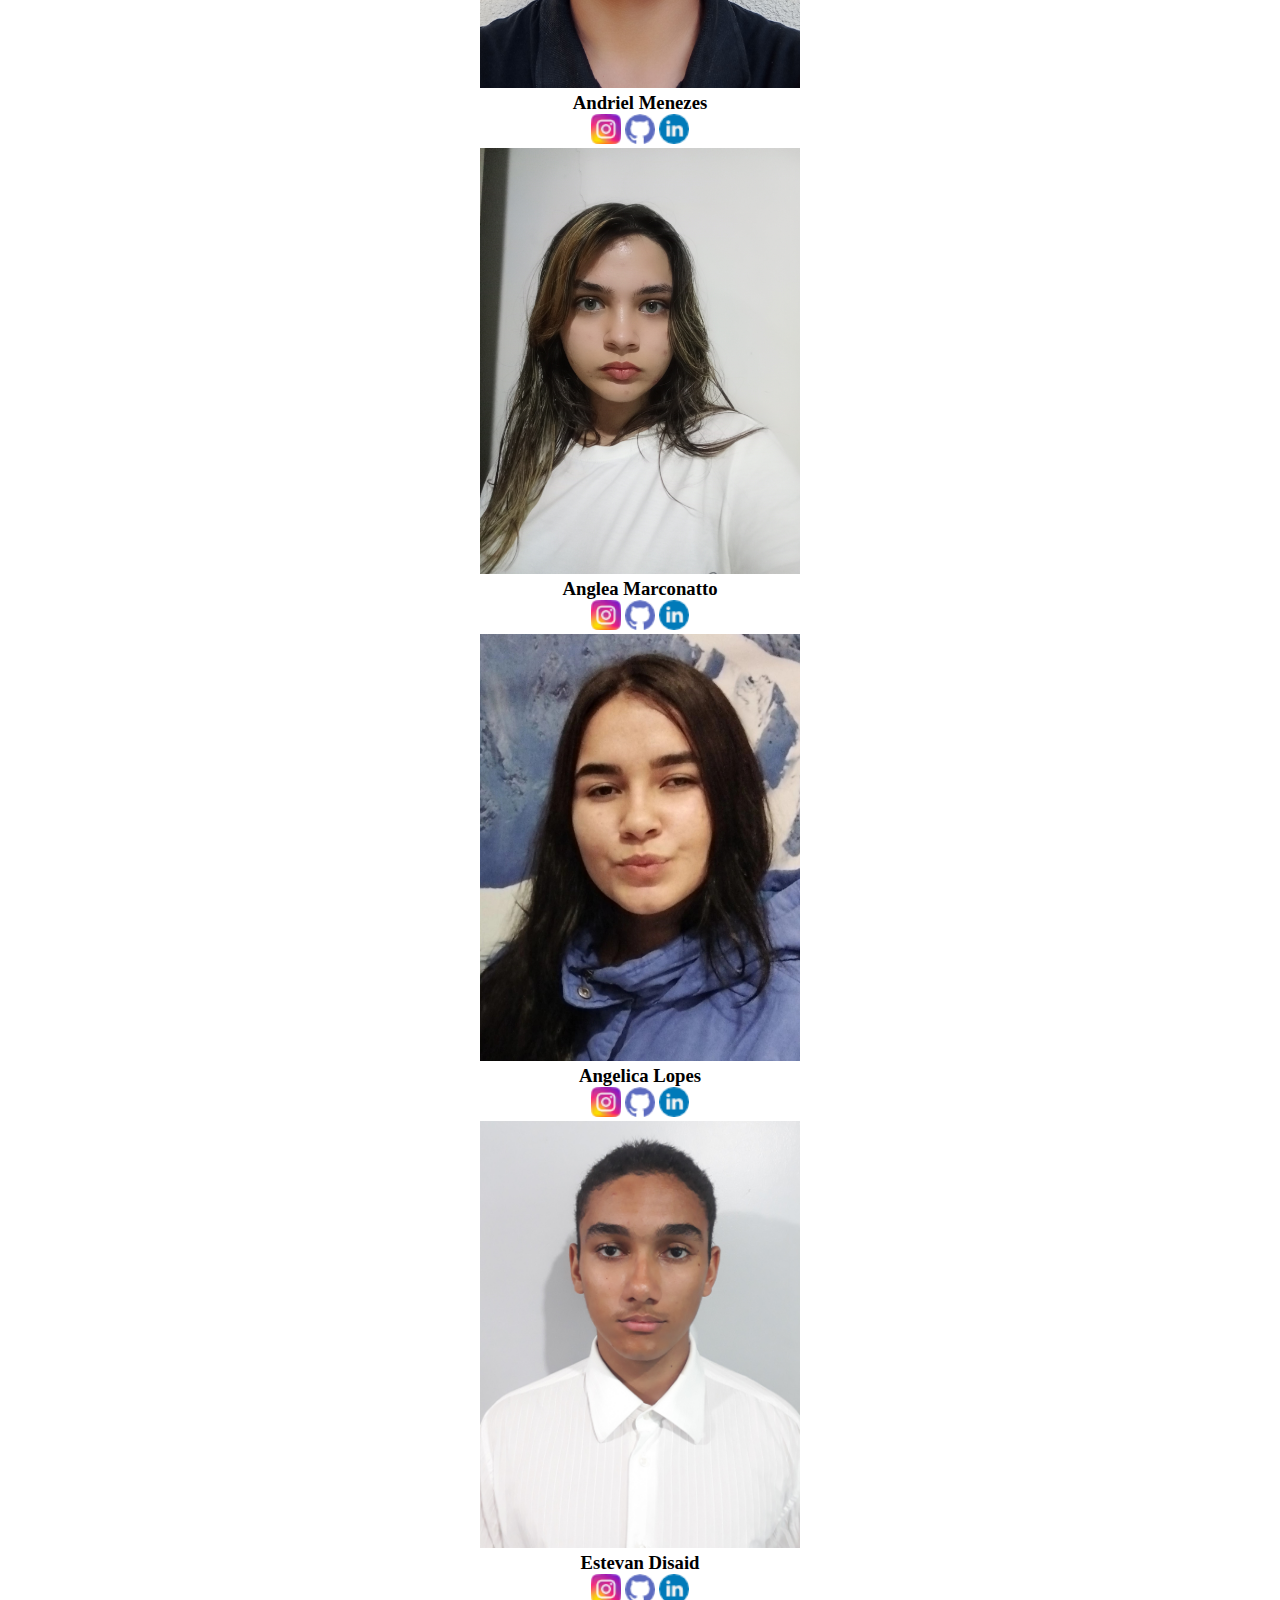
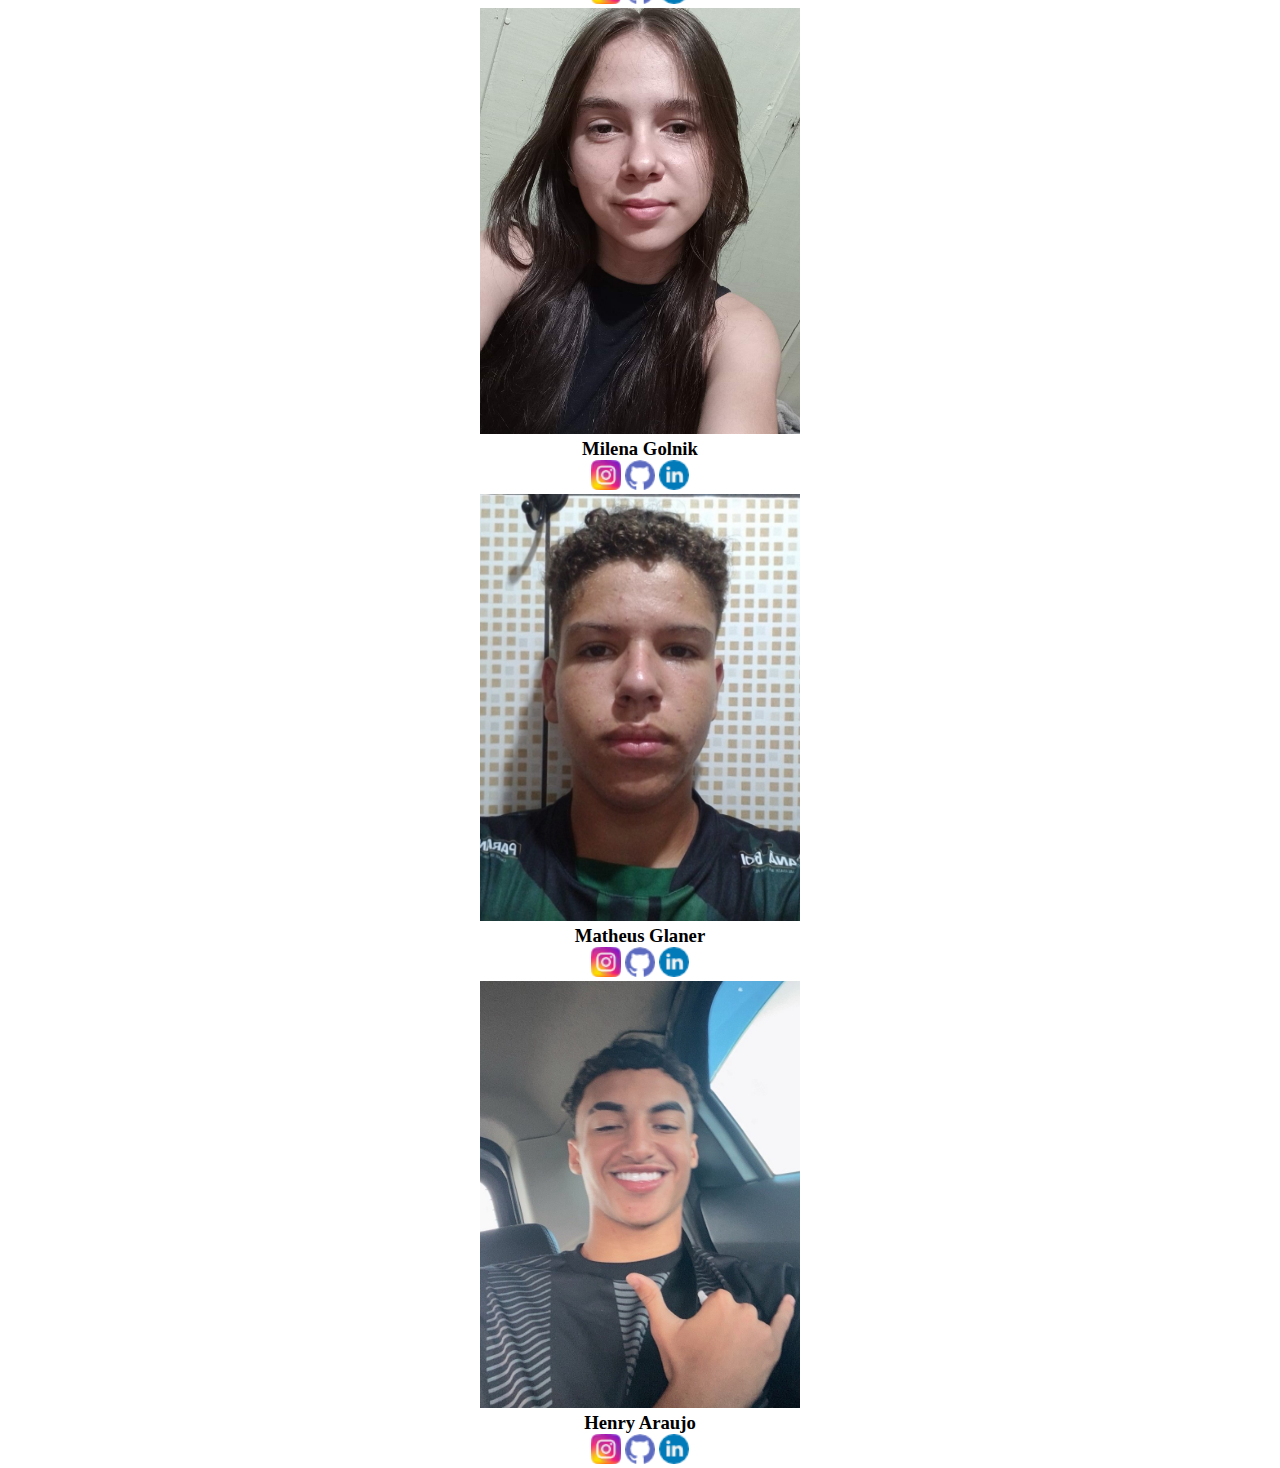
==== commit 09b0e502: "Add files via upload" ====
--- a/index.html
+++ b/index.html
@@ -59,7 +59,7 @@
         </div>
         <div class="estudante-div">
             <img src="./Img/luiz.jpg" alt="" class="estudante-div-fotos">
-            <h3 class="estudante-div-nome"> Luiz Fernando</h3>
+            <h3 class="estudante-div-nome"> Luiz ilva</h3>
                 <img src="./Img/instagram.png" alt=""
                  class="estudante-div-icone">
                 <img src="./Img/github.png" alt="" 
@@ -79,7 +79,7 @@
         </div>
         <div class="estudante-div">
             <img src="./Img/gabriel.jpg" alt="" class="estudante-div-fotos">
-            <h3 class="estudante-div-nome"> Gabriel Henrique</h3>
+            <h3 class="estudante-div-nome"> Gabriel Teixeira</h3>
                 <img src="./Img/instagram.png" alt=""
                  class="estudante-div-icone">
                 <img src="./Img/github.png" alt="" 
@@ -89,7 +89,7 @@
         </div> 
         <div class="estudante-div">
             <img src="./Img/diego.jpg" alt="" class="estudante-div-fotos">
-            <h3 class="estudante-div-nome"> Diego Patrick</h3>
+            <h3 class="estudante-div-nome"> Diego Gomes</h3>
                 <img src="./Img/instagram.png" alt=""
                  class="estudante-div-icone">
                 <img src="./Img/github.png" alt="" 
@@ -109,7 +109,7 @@
         </div>
         <div class="estudante-div">
             <img src="./Img/bruna.jpg" alt="" class="estudante-div-fotos">
-            <h3 class="estudante-div-nome"> Bruna Cardosos</h3>
+            <h3 class="estudante-div-nome"> Bruna Cardososo</h3>
                 <img src="./Img/instagram.png" alt=""
                  class="estudante-div-icone">
                 <img src="./Img/github.png" alt="" 
@@ -169,7 +169,7 @@
         </div>
         <div class="estudante-div">
             <img src="./Img/matheus.jpg" alt="" class="estudante-div-fotos">
-            <h3 class="estudante-div-nome"> Matheus Glanner</h3>
+            <h3 class="estudante-div-nome"> Matheus Glaner</h3>
                 <img src="./Img/instagram.png" alt=""
                  class="estudante-div-icone">
                 <img src="./Img/github.png" alt="" 
@@ -179,7 +179,7 @@
         </div>
         <div class="estudante-div">
             <img src="./Img/henry.jpeg" alt="" class="estudante-div-fotos">
-            <h3 class="estudante-div-nome"> Henry Carlos</h3>
+            <h3 class="estudante-div-nome"> Henry Araujo</h3>
                 <img src="./Img/instagram.png" alt=""
                  class="estudante-div-icone">
                 <img src="./Img/github.png" alt="" 
--- a/style.css
+++ b/style.css
@@ -47,4 +47,13 @@
     font-family: var(--fonte-titulo);
 }.escola-imagem{
     width: 30%;
+}.estudante-div-fotos{
+    width: 25%
+    ;
+}
+.estudante-div-icone{
+    width: 30px;
+}
+.estudante-div{
+    text-align: center;
 }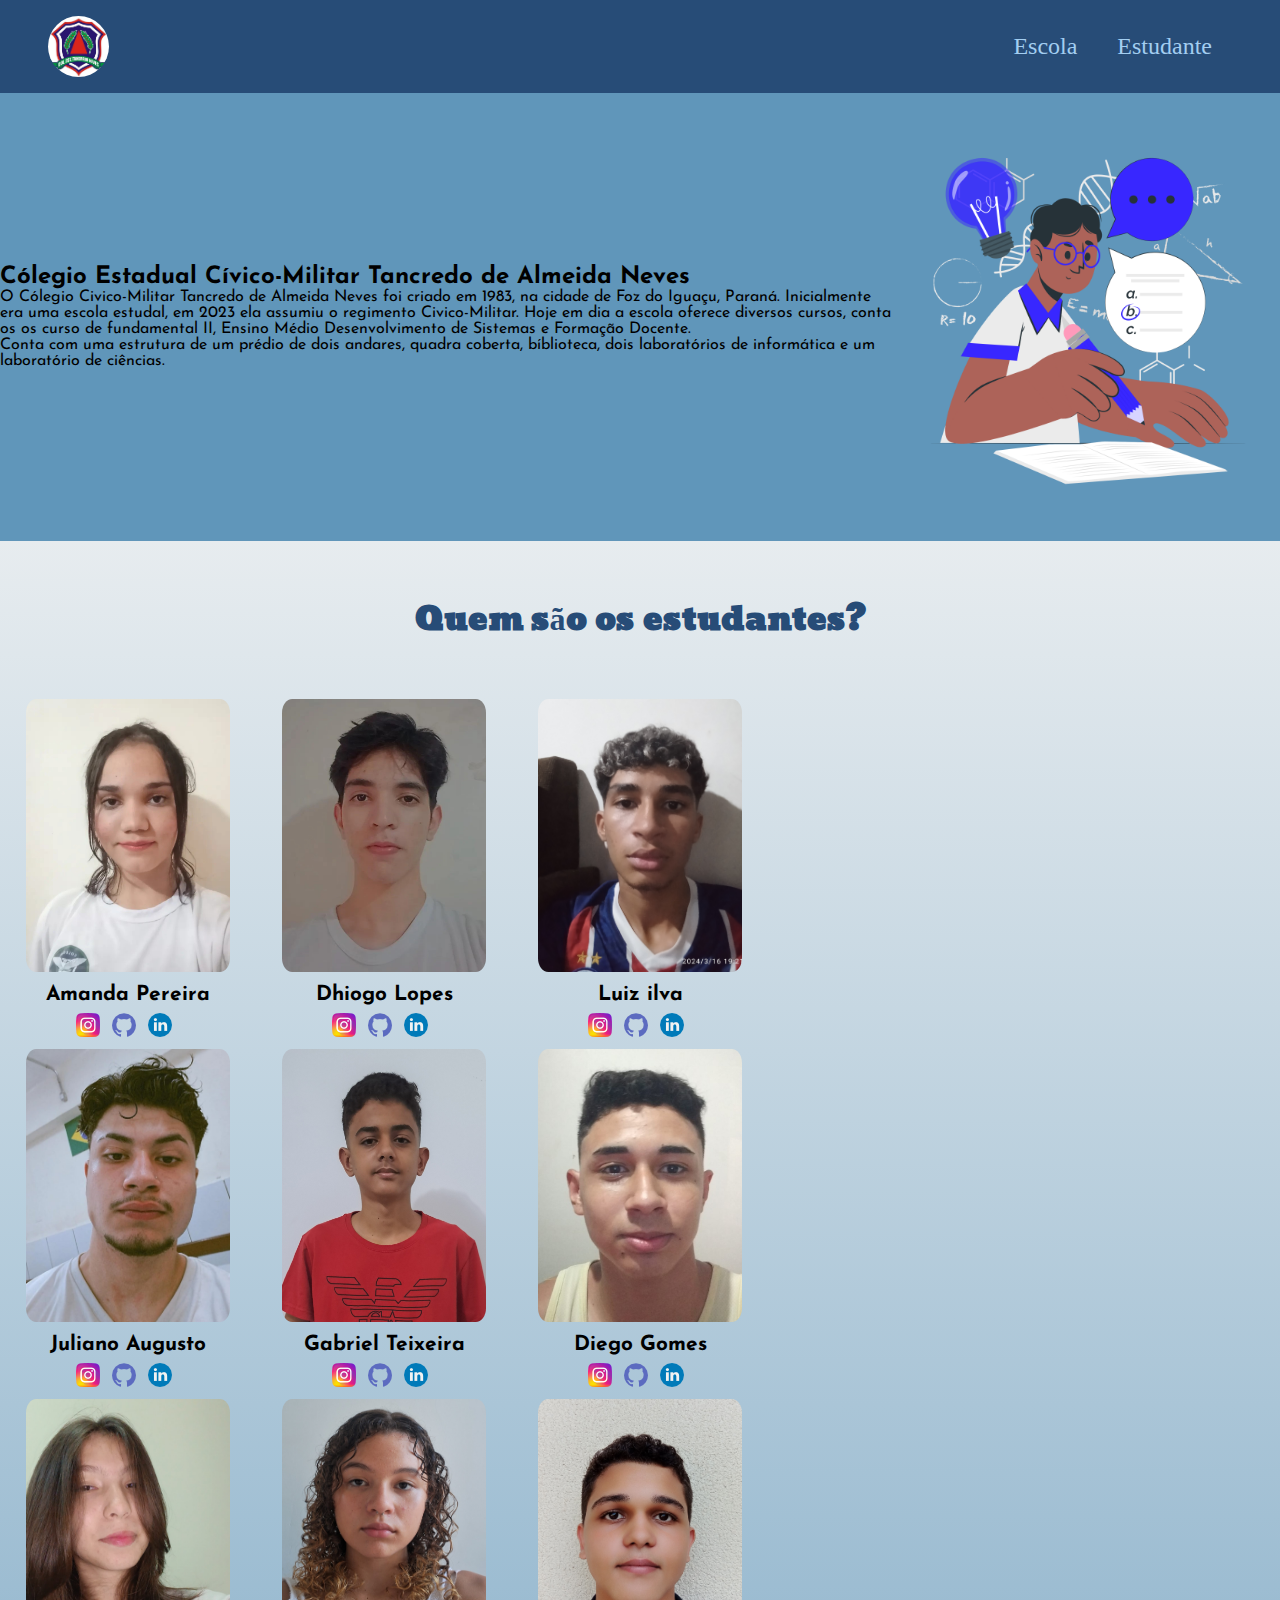
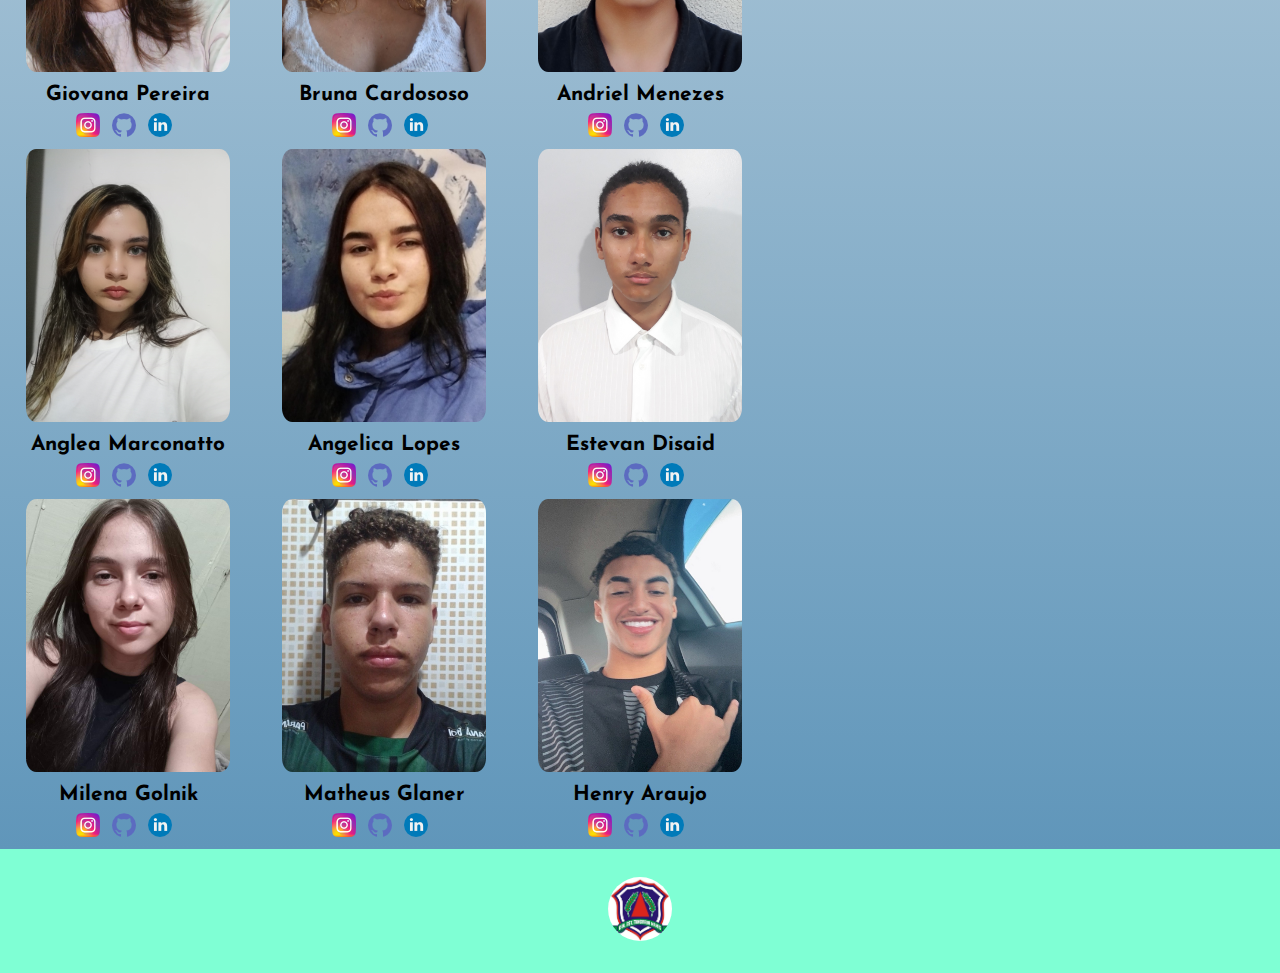
==== commit 2d06488e: "Add files via upload" ====
--- a/index.html
+++ b/index.html
@@ -37,7 +37,9 @@
     <section class="estudante">
         <h2 class="estudante-titulo">
             Quem são os estudantes?</h2>
+      <div class="div-estudante-todos">
         <div class="estudante-div">
+        <span></span>
             <img src="./Img/amanda.jpg" alt="" class="estudante-div-fotos">
             <h3 class="estudante-div-nome"> Amanda Pereira </h3>
                 <img src="./Img/instagram.png" alt=""
@@ -45,8 +47,7 @@
                 <img src="./Img/github.png" alt="" 
                 class="estudante-div-icone">
                 <img src="./Img/linkedin.png" alt=""
-                 class="estudante-div-icone">
-        </div>
+                 class="estudante-div-icone"> </div>
         <div class="estudante-div">
             <img src="./Img/dhiogo.jpg" alt="" class="estudante-div-fotos">
             <h3 class="estudante-div-nome"> Dhiogo Lopes</h3>
@@ -55,8 +56,7 @@
                 <img src="./Img/github.png" alt="" 
                 class="estudante-div-icone">
                 <img src="./Img/linkedin.png" alt=""
-                 class="estudante-div-icone">
-        </div>
+                 class="estudante-div-icone"></div>
         <div class="estudante-div">
             <img src="./Img/luiz.jpg" alt="" class="estudante-div-fotos">
             <h3 class="estudante-div-nome"> Luiz ilva</h3>
@@ -65,8 +65,9 @@
                 <img src="./Img/github.png" alt="" 
                 class="estudante-div-icone">
                 <img src="./Img/linkedin.png" alt=""
-                 class="estudante-div-icone">
-        </div>
+                 class="estudante-div-icone"></div>
+    <span></span>
+    <span></span>
         <div class="estudante-div">
             <img src="./Img/juliano.jpeg" alt="" class="estudante-div-fotos">
             <h3 class="estudante-div-nome"> Juliano Augusto</h3>
@@ -75,8 +76,7 @@
                 <img src="./Img/github.png" alt="" 
                 class="estudante-div-icone">
                 <img src="./Img/linkedin.png" alt=""
-                 class="estudante-div-icone">
-        </div>
+                 class="estudante-div-icone"></div>
         <div class="estudante-div">
             <img src="./Img/gabriel.jpg" alt="" class="estudante-div-fotos">
             <h3 class="estudante-div-nome"> Gabriel Teixeira</h3>
@@ -85,8 +85,7 @@
                 <img src="./Img/github.png" alt="" 
                 class="estudante-div-icone">
                 <img src="./Img/linkedin.png" alt=""
-                 class="estudante-div-icone">
-        </div> 
+                 class="estudante-div-icone"></div> 
         <div class="estudante-div">
             <img src="./Img/diego.jpg" alt="" class="estudante-div-fotos">
             <h3 class="estudante-div-nome"> Diego Gomes</h3>
@@ -95,8 +94,9 @@
                 <img src="./Img/github.png" alt="" 
                 class="estudante-div-icone">
                 <img src="./Img/linkedin.png" alt=""
-                 class="estudante-div-icone">
-        </div>
+                 class="estudante-div-icone"></div>
+                 <span></span>
+                 <span></span>
         <div class="estudante-div">
             <img src="./Img/giovana.jpg" alt="" class="estudante-div-fotos">
             <h3 class="estudante-div-nome"> Giovana Pereira</h3>
@@ -105,8 +105,7 @@
                 <img src="./Img/github.png" alt="" 
                 class="estudante-div-icone">
                 <img src="./Img/linkedin.png" alt=""
-                 class="estudante-div-icone">
-        </div>
+                 class="estudante-div-icone"></div>
         <div class="estudante-div">
             <img src="./Img/bruna.jpg" alt="" class="estudante-div-fotos">
             <h3 class="estudante-div-nome"> Bruna Cardososo</h3>
@@ -115,8 +114,7 @@
                 <img src="./Img/github.png" alt="" 
                 class="estudante-div-icone">
                 <img src="./Img/linkedin.png" alt=""
-                 class="estudante-div-icone">
-        </div>
+                 class="estudante-div-icone"></div>
         <div class="estudante-div">
             <img src="./Img/andriel.jpg" alt="" class="estudante-div-fotos">
             <h3 class="estudante-div-nome"> Andriel Menezes</h3>
@@ -125,8 +123,9 @@
                 <img src="./Img/github.png" alt="" 
                 class="estudante-div-icone">
                 <img src="./Img/linkedin.png" alt=""
-                 class="estudante-div-icone">
-        </div>
+                 class="estudante-div-icone"></div>
+                 <span></span>
+                 <span></span>
         <div class="estudante-div">
             <img src="./Img/angela.jpg" alt="" class="estudante-div-fotos">
             <h3 class="estudante-div-nome"> Anglea Marconatto</h3>
@@ -135,8 +134,7 @@
                 <img src="./Img/github.png" alt="" 
                 class="estudante-div-icone">
                 <img src="./Img/linkedin.png" alt=""
-                 class="estudante-div-icone">
-        </div>
+                 class="estudante-div-icone"> </div>
         <div class="estudante-div">
             <img src="./Img/angelica.jpg" alt="" class="estudante-div-fotos">
             <h3 class="estudante-div-nome"> Angelica Lopes</h3>
@@ -145,8 +143,7 @@
                 <img src="./Img/github.png" alt="" 
                 class="estudante-div-icone">
                 <img src="./Img/linkedin.png" alt=""
-                 class="estudante-div-icone">
-        </div>
+                 class="estudante-div-icone"></div>
         <div class="estudante-div">
             <img src="./Img/estevan.jpg" alt="" class="estudante-div-fotos">
             <h3 class="estudante-div-nome"> Estevan Disaid</h3>
@@ -155,8 +152,9 @@
                 <img src="./Img/github.png" alt="" 
                 class="estudante-div-icone">
                 <img src="./Img/linkedin.png" alt=""
-                 class="estudante-div-icone">
-        </div>
+                 class="estudante-div-icone"></div>
+                 <span></span>
+                 <span></span>
         <div class="estudante-div">
             <img src="./Img/milena.jpg" alt="" class="estudante-div-fotos">
             <h3 class="estudante-div-nome"> Milena Golnik</h3>
@@ -165,8 +163,7 @@
                 <img src="./Img/github.png" alt="" 
                 class="estudante-div-icone">
                 <img src="./Img/linkedin.png" alt=""
-                 class="estudante-div-icone">
-        </div>
+                 class="estudante-div-icone"></div>
         <div class="estudante-div">
             <img src="./Img/matheus.jpg" alt="" class="estudante-div-fotos">
             <h3 class="estudante-div-nome"> Matheus Glaner</h3>
@@ -175,8 +172,7 @@
                 <img src="./Img/github.png" alt="" 
                 class="estudante-div-icone">
                 <img src="./Img/linkedin.png" alt=""
-                 class="estudante-div-icone">
-        </div>
+                 class="estudante-div-icone"></div>
         <div class="estudante-div">
             <img src="./Img/henry.jpeg" alt="" class="estudante-div-fotos">
             <h3 class="estudante-div-nome"> Henry Araujo</h3>
@@ -185,10 +181,13 @@
                 <img src="./Img/github.png" alt="" 
                 class="estudante-div-icone">
                 <img src="./Img/linkedin.png" alt=""
-                 class="estudante-div-icone">
-        </div>
-        
+                 class="estudante-div-icone"></div>
+                 <span></span>
+                 <span></span>
+    </div>
     </section>
+<footer class="rodape"> 
+      <img class="rodape-logo" src="./Img/tancredo-logo.jpg" alt="">
+</footer>
 </body>
-
 </html>--- a/style.css
+++ b/style.css
@@ -48,12 +48,49 @@
 }.escola-imagem{
     width: 30%;
 }.estudante-div-fotos{
-    width: 25%
-    ;
+    width: 80%;
+    border-radius: 5%;
 }
 .estudante-div-icone{
-    width: 30px;
+    width: 24px;
+    margin-right: 8px;
+    margin-bottom: 8px;
 }
 .estudante-div{
     text-align: center;
+}
+.estudante{
+    background: linear-gradient(#E7ECEF,#6096BA)
+   
+
+}
+.estudante-titulo{
+    text-align: center;
+    padding: 50px 0;
+    font-family: var(--fonte-titulo);
+    color: var(--azul);
+    font-size: 2em;
+    
+}
+.div-estudante-todos{
+display: grid;
+grid-template-columns: 20% 20% 20% 20% 20%;
+}
+.estudante-div{
+    text-align: center;
+}
+.estudante-div-nome{
+    margin: 8px 0;
+    font-family: var(--fonte-texto);
+    font-size: 1.3em;
+}
+.rodape{
+    background-color: aquamarine;
+    text-align: center;
+}
+.rodape-logo{
+    width: 5%;
+    border-radius: 100%;
+    margin: 1em;
+    padding: 12px;
 }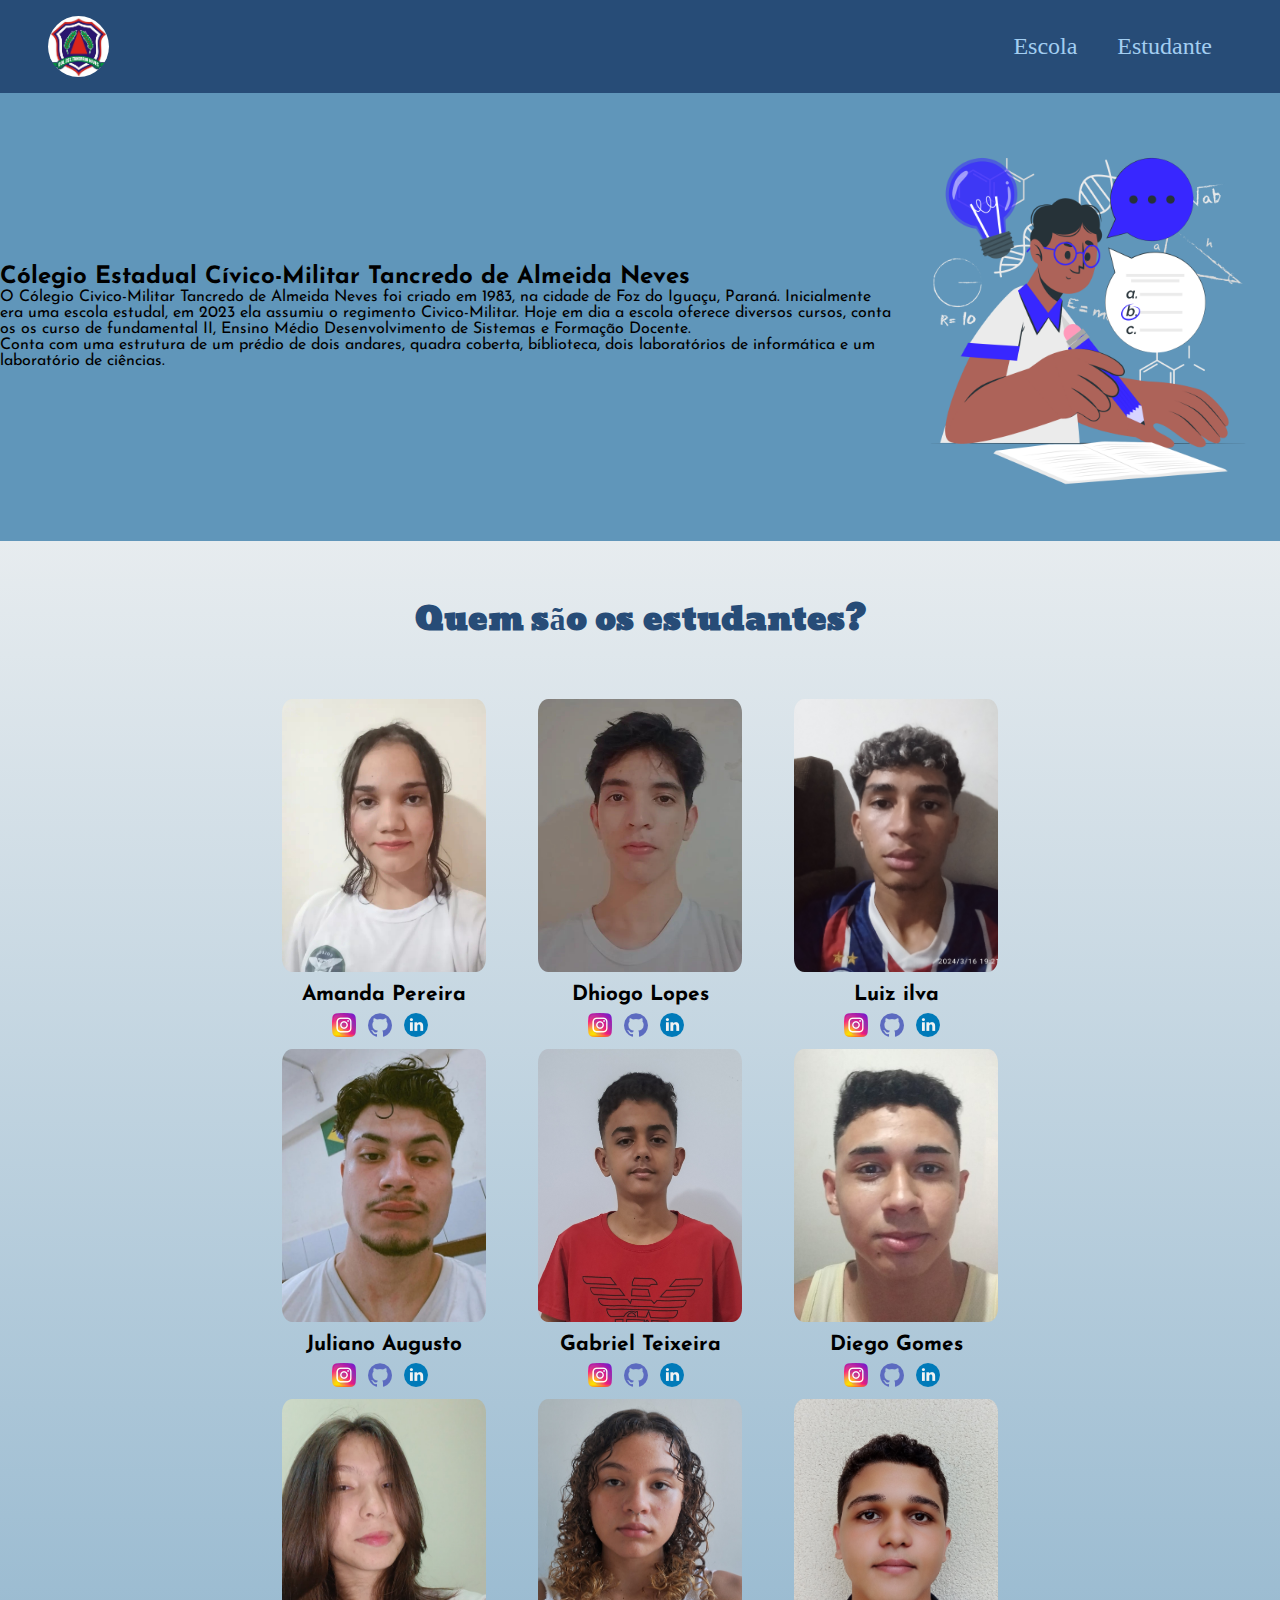
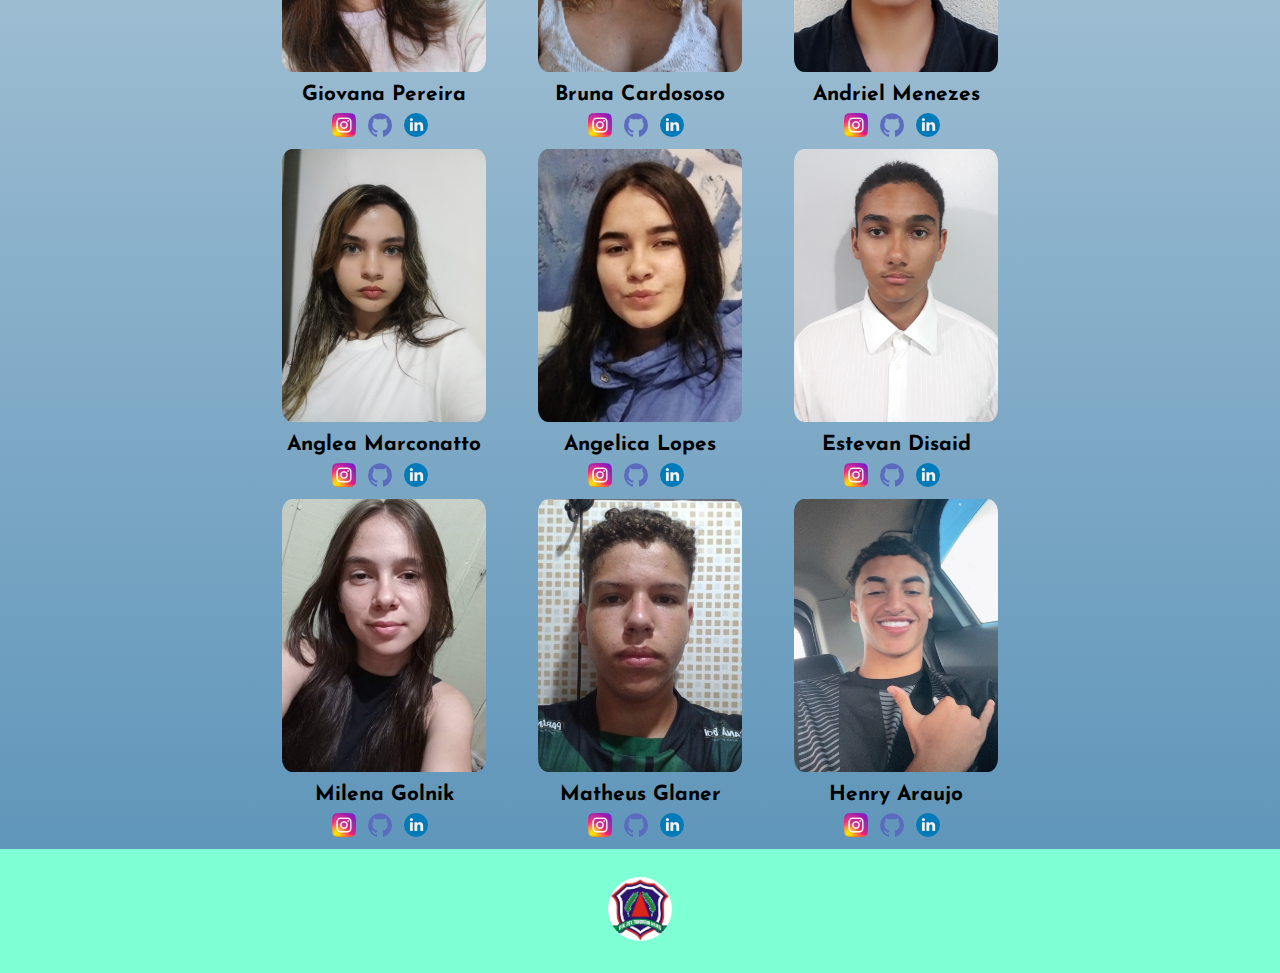
==== commit 03bfe2bd: "Add files via upload" ====
--- a/index.html
+++ b/index.html
@@ -37,157 +37,127 @@
     <section class="estudante">
         <h2 class="estudante-titulo">
             Quem são os estudantes?</h2>
-      <div class="div-estudante-todos">
-        <div class="estudante-div">
-        <span></span>
-            <img src="./Img/amanda.jpg" alt="" class="estudante-div-fotos">
-            <h3 class="estudante-div-nome"> Amanda Pereira </h3>
-                <img src="./Img/instagram.png" alt=""
-                 class="estudante-div-icone">
-                <img src="./Img/github.png" alt="" 
-                class="estudante-div-icone">
-                <img src="./Img/linkedin.png" alt=""
-                 class="estudante-div-icone"> </div>
-        <div class="estudante-div">
-            <img src="./Img/dhiogo.jpg" alt="" class="estudante-div-fotos">
-            <h3 class="estudante-div-nome"> Dhiogo Lopes</h3>
-                <img src="./Img/instagram.png" alt=""
-                 class="estudante-div-icone">
-                <img src="./Img/github.png" alt="" 
-                class="estudante-div-icone">
-                <img src="./Img/linkedin.png" alt=""
-                 class="estudante-div-icone"></div>
-        <div class="estudante-div">
-            <img src="./Img/luiz.jpg" alt="" class="estudante-div-fotos">
-            <h3 class="estudante-div-nome"> Luiz ilva</h3>
-                <img src="./Img/instagram.png" alt=""
-                 class="estudante-div-icone">
-                <img src="./Img/github.png" alt="" 
-                class="estudante-div-icone">
-                <img src="./Img/linkedin.png" alt=""
-                 class="estudante-div-icone"></div>
-    <span></span>
-    <span></span>
-        <div class="estudante-div">
-            <img src="./Img/juliano.jpeg" alt="" class="estudante-div-fotos">
-            <h3 class="estudante-div-nome"> Juliano Augusto</h3>
-                <img src="./Img/instagram.png" alt=""
-                 class="estudante-div-icone">
-                <img src="./Img/github.png" alt="" 
-                class="estudante-div-icone">
-                <img src="./Img/linkedin.png" alt=""
-                 class="estudante-div-icone"></div>
-        <div class="estudante-div">
-            <img src="./Img/gabriel.jpg" alt="" class="estudante-div-fotos">
-            <h3 class="estudante-div-nome"> Gabriel Teixeira</h3>
-                <img src="./Img/instagram.png" alt=""
-                 class="estudante-div-icone">
-                <img src="./Img/github.png" alt="" 
-                class="estudante-div-icone">
-                <img src="./Img/linkedin.png" alt=""
-                 class="estudante-div-icone"></div> 
-        <div class="estudante-div">
-            <img src="./Img/diego.jpg" alt="" class="estudante-div-fotos">
-            <h3 class="estudante-div-nome"> Diego Gomes</h3>
-                <img src="./Img/instagram.png" alt=""
-                 class="estudante-div-icone">
-                <img src="./Img/github.png" alt="" 
-                class="estudante-div-icone">
-                <img src="./Img/linkedin.png" alt=""
-                 class="estudante-div-icone"></div>
-                 <span></span>
-                 <span></span>
-        <div class="estudante-div">
-            <img src="./Img/giovana.jpg" alt="" class="estudante-div-fotos">
-            <h3 class="estudante-div-nome"> Giovana Pereira</h3>
-                <img src="./Img/instagram.png" alt=""
-                 class="estudante-div-icone">
-                <img src="./Img/github.png" alt="" 
-                class="estudante-div-icone">
-                <img src="./Img/linkedin.png" alt=""
-                 class="estudante-div-icone"></div>
-        <div class="estudante-div">
-            <img src="./Img/bruna.jpg" alt="" class="estudante-div-fotos">
-            <h3 class="estudante-div-nome"> Bruna Cardososo</h3>
-                <img src="./Img/instagram.png" alt=""
-                 class="estudante-div-icone">
-                <img src="./Img/github.png" alt="" 
-                class="estudante-div-icone">
-                <img src="./Img/linkedin.png" alt=""
-                 class="estudante-div-icone"></div>
-        <div class="estudante-div">
-            <img src="./Img/andriel.jpg" alt="" class="estudante-div-fotos">
-            <h3 class="estudante-div-nome"> Andriel Menezes</h3>
-                <img src="./Img/instagram.png" alt=""
-                 class="estudante-div-icone">
-                <img src="./Img/github.png" alt="" 
-                class="estudante-div-icone">
-                <img src="./Img/linkedin.png" alt=""
-                 class="estudante-div-icone"></div>
-                 <span></span>
-                 <span></span>
-        <div class="estudante-div">
-            <img src="./Img/angela.jpg" alt="" class="estudante-div-fotos">
-            <h3 class="estudante-div-nome"> Anglea Marconatto</h3>
-                <img src="./Img/instagram.png" alt=""
-                 class="estudante-div-icone">
-                <img src="./Img/github.png" alt="" 
-                class="estudante-div-icone">
-                <img src="./Img/linkedin.png" alt=""
-                 class="estudante-div-icone"> </div>
-        <div class="estudante-div">
-            <img src="./Img/angelica.jpg" alt="" class="estudante-div-fotos">
-            <h3 class="estudante-div-nome"> Angelica Lopes</h3>
-                <img src="./Img/instagram.png" alt=""
-                 class="estudante-div-icone">
-                <img src="./Img/github.png" alt="" 
-                class="estudante-div-icone">
-                <img src="./Img/linkedin.png" alt=""
-                 class="estudante-div-icone"></div>
-        <div class="estudante-div">
-            <img src="./Img/estevan.jpg" alt="" class="estudante-div-fotos">
-            <h3 class="estudante-div-nome"> Estevan Disaid</h3>
-                <img src="./Img/instagram.png" alt=""
-                 class="estudante-div-icone">
-                <img src="./Img/github.png" alt="" 
-                class="estudante-div-icone">
-                <img src="./Img/linkedin.png" alt=""
-                 class="estudante-div-icone"></div>
-                 <span></span>
-                 <span></span>
-        <div class="estudante-div">
-            <img src="./Img/milena.jpg" alt="" class="estudante-div-fotos">
-            <h3 class="estudante-div-nome"> Milena Golnik</h3>
-                <img src="./Img/instagram.png" alt=""
-                 class="estudante-div-icone">
-                <img src="./Img/github.png" alt="" 
-                class="estudante-div-icone">
-                <img src="./Img/linkedin.png" alt=""
-                 class="estudante-div-icone"></div>
-        <div class="estudante-div">
-            <img src="./Img/matheus.jpg" alt="" class="estudante-div-fotos">
-            <h3 class="estudante-div-nome"> Matheus Glaner</h3>
-                <img src="./Img/instagram.png" alt=""
-                 class="estudante-div-icone">
-                <img src="./Img/github.png" alt="" 
-                class="estudante-div-icone">
-                <img src="./Img/linkedin.png" alt=""
-                 class="estudante-div-icone"></div>
-        <div class="estudante-div">
-            <img src="./Img/henry.jpeg" alt="" class="estudante-div-fotos">
-            <h3 class="estudante-div-nome"> Henry Araujo</h3>
-                <img src="./Img/instagram.png" alt=""
-                 class="estudante-div-icone">
-                <img src="./Img/github.png" alt="" 
-                class="estudante-div-icone">
-                <img src="./Img/linkedin.png" alt=""
-                 class="estudante-div-icone"></div>
-                 <span></span>
-                 <span></span>
-    </div>
+        <div class="div-estudante-todos">
+           <span></span>
+            <div class="estudante-div">
+                <img src="./Img/amanda.jpg" alt="" class="estudante-div-fotos">
+                <h3 class="estudante-div-nome"> Amanda Pereira </h3>
+                <img src="./Img/instagram.png" alt="" class="estudante-div-icone">
+                <img src="./Img/github.png" alt="" class="estudante-div-icone">
+                <img src="./Img/linkedin.png" alt="" class="estudante-div-icone">
+            </div>
+            <div class="estudante-div">
+                <img src="./Img/dhiogo.jpg" alt="" class="estudante-div-fotos">
+                <h3 class="estudante-div-nome"> Dhiogo Lopes</h3>
+                <img src="./Img/instagram.png" alt="" class="estudante-div-icone">
+                <img src="./Img/github.png" alt="" class="estudante-div-icone">
+                <img src="./Img/linkedin.png" alt="" class="estudante-div-icone">
+            </div>
+            <div class="estudante-div">
+                <img src="./Img/luiz.jpg" alt="" class="estudante-div-fotos">
+                <h3 class="estudante-div-nome"> Luiz ilva</h3>
+                <img src="./Img/instagram.png" alt="" class="estudante-div-icone">
+                <img src="./Img/github.png" alt="" class="estudante-div-icone">
+                <img src="./Img/linkedin.png" alt="" class="estudante-div-icone">
+            </div>
+            <span></span>
+            <span></span>
+            <div class="estudante-div">
+                <img src="./Img/juliano.jpeg" alt="" class="estudante-div-fotos">
+                <h3 class="estudante-div-nome"> Juliano Augusto</h3>
+                <img src="./Img/instagram.png" alt="" class="estudante-div-icone">
+                <img src="./Img/github.png" alt="" class="estudante-div-icone">
+                <img src="./Img/linkedin.png" alt="" class="estudante-div-icone">
+            </div>
+            <div class="estudante-div">
+                <img src="./Img/gabriel.jpg" alt="" class="estudante-div-fotos">
+                <h3 class="estudante-div-nome"> Gabriel Teixeira</h3>
+                <img src="./Img/instagram.png" alt="" class="estudante-div-icone">
+                <img src="./Img/github.png" alt="" class="estudante-div-icone">
+                <img src="./Img/linkedin.png" alt="" class="estudante-div-icone">
+            </div>
+            <div class="estudante-div">
+                <img src="./Img/diego.jpg" alt="" class="estudante-div-fotos">
+                <h3 class="estudante-div-nome"> Diego Gomes</h3>
+                <img src="./Img/instagram.png" alt="" class="estudante-div-icone">
+                <img src="./Img/github.png" alt="" class="estudante-div-icone">
+                <img src="./Img/linkedin.png" alt="" class="estudante-div-icone">
+            </div>
+            <span></span>
+            <span></span>
+            <div class="estudante-div">
+                <img src="./Img/giovana.jpg" alt="" class="estudante-div-fotos">
+                <h3 class="estudante-div-nome"> Giovana Pereira</h3>
+                <img src="./Img/instagram.png" alt="" class="estudante-div-icone">
+                <img src="./Img/github.png" alt="" class="estudante-div-icone">
+                <img src="./Img/linkedin.png" alt="" class="estudante-div-icone">
+            </div>
+            <div class="estudante-div">
+                <img src="./Img/bruna.jpg" alt="" class="estudante-div-fotos">
+                <h3 class="estudante-div-nome"> Bruna Cardososo</h3>
+                <img src="./Img/instagram.png" alt="" class="estudante-div-icone">
+                <img src="./Img/github.png" alt="" class="estudante-div-icone">
+                <img src="./Img/linkedin.png" alt="" class="estudante-div-icone">
+            </div>
+            <div class="estudante-div">
+                <img src="./Img/andriel.jpg" alt="" class="estudante-div-fotos">
+                <h3 class="estudante-div-nome"> Andriel Menezes</h3>
+                <img src="./Img/instagram.png" alt="" class="estudante-div-icone">
+                <img src="./Img/github.png" alt="" class="estudante-div-icone">
+                <img src="./Img/linkedin.png" alt="" class="estudante-div-icone">
+            </div>
+            <span></span>
+            <span></span>
+            <div class="estudante-div">
+                <img src="./Img/angela.jpg" alt="" class="estudante-div-fotos">
+                <h3 class="estudante-div-nome"> Anglea Marconatto</h3>
+                <img src="./Img/instagram.png" alt="" class="estudante-div-icone">
+                <img src="./Img/github.png" alt="" class="estudante-div-icone">
+                <img src="./Img/linkedin.png" alt="" class="estudante-div-icone">
+            </div>
+            <div class="estudante-div">
+                <img src="./Img/angelica.jpg" alt="" class="estudante-div-fotos">
+                <h3 class="estudante-div-nome"> Angelica Lopes</h3>
+                <img src="./Img/instagram.png" alt="" class="estudante-div-icone">
+                <img src="./Img/github.png" alt="" class="estudante-div-icone">
+                <img src="./Img/linkedin.png" alt="" class="estudante-div-icone">
+            </div>
+            <div class="estudante-div">
+                <img src="./Img/estevan.jpg" alt="" class="estudante-div-fotos">
+                <h3 class="estudante-div-nome"> Estevan Disaid</h3>
+                <img src="./Img/instagram.png" alt="" class="estudante-div-icone">
+                <img src="./Img/github.png" alt="" class="estudante-div-icone">
+                <img src="./Img/linkedin.png" alt="" class="estudante-div-icone">
+            </div>
+            <span></span>
+            <span></span>
+            <div class="estudante-div">
+                <img src="./Img/milena.jpg" alt="" class="estudante-div-fotos">
+                <h3 class="estudante-div-nome"> Milena Golnik</h3>
+                <img src="./Img/instagram.png" alt="" class="estudante-div-icone">
+                <img src="./Img/github.png" alt="" class="estudante-div-icone">
+                <img src="./Img/linkedin.png" alt="" class="estudante-div-icone">
+            </div>
+            <div class="estudante-div">
+                <img src="./Img/matheus.jpg" alt="" class="estudante-div-fotos">
+                <h3 class="estudante-div-nome"> Matheus Glaner</h3>
+                <img src="./Img/instagram.png" alt="" class="estudante-div-icone">
+                <img src="./Img/github.png" alt="" class="estudante-div-icone">
+                <img src="./Img/linkedin.png" alt="" class="estudante-div-icone">
+            </div>
+            <div class="estudante-div">
+                <img src="./Img/henry.jpeg" alt="" class="estudante-div-fotos">
+                <h3 class="estudante-div-nome"> Henry Araujo</h3>
+                <img src="./Img/instagram.png" alt="" class="estudante-div-icone">
+                <img src="./Img/github.png" alt="" class="estudante-div-icone">
+                <img src="./Img/linkedin.png" alt="" class="estudante-div-icone">
+            </div>
+        </div>
+        </div>
     </section>
-<footer class="rodape"> 
-      <img class="rodape-logo" src="./Img/tancredo-logo.jpg" alt="">
-</footer>
+    <footer class="rodape">
+        <img class="rodape-logo" src="./Img/tancredo-logo.jpg" alt="">
+    </footer>
 </body>
+
 </html>--- a/style.css
+++ b/style.css
@@ -1,11 +1,11 @@
 @import url('https://fonts.googleapis.com/css2?family=Angkor&family=Josefin+Sans:ital,wght@0,350;1,350&display=swap');
 
-*{
+* {
     margin: 0;
     padding: 0;
 }
 
-:root{
+:root {
     --branco: #E7ECEF;
     --azul: #274C77;
     --ciano: #6096BA;
@@ -13,27 +13,31 @@
     --fonte-texto: "Josefin Sans", sans-serif;
     --fonte-titulo: "Angkor", serif;
 }
-.cabecalho{
+
+.cabecalho {
     background-color: var(--azul);
     color: var(--branco);
     display: flex;
     align-items: center;
     justify-content: space-between;
-    padding:0 2em;
+    padding: 0 2em;
 
 }
-.cabecalho-imagem{
+
+.cabecalho-imagem {
     width: 5%;
     border-radius: 100%;
     margin: 1em;
 }
-.cabecalho-lista-link{
+
+.cabecalho-lista-link {
     text-decoration: none;
     color: var(--marinho);
-    margin-right: 1.5em;    
+    margin-right: 1.5em;
     font-size: 1.5em;
 }
-.escola{
+
+.escola {
     background-color: var(--ciano);
     color: (var(--branco));
     display: flex;
@@ -42,53 +46,65 @@
     padding: 32px 0;
     font-family: var(--fonte-texto);
 }
-.escola-texto-titulo{
+
+.escola-texto-titulo {
     padding: 24px 0;
     font-family: var(--fonte-titulo);
-}.escola-imagem{
+}
+
+.escola-imagem {
     width: 30%;
-}.estudante-div-fotos{
+}
+
+.estudante-div-fotos {
     width: 80%;
     border-radius: 5%;
 }
-.estudante-div-icone{
+
+.estudante-div-icone {
     width: 24px;
     margin-right: 8px;
     margin-bottom: 8px;
 }
-.estudante-div{
+
+.estudante-div {
     text-align: center;
 }
-.estudante{
-    background: linear-gradient(#E7ECEF,#6096BA)
-   
 
+.estudante {
+    background: linear-gradient(#E7ECEF, #6096BA)
 }
-.estudante-titulo{
+
+.estudante-titulo {
     text-align: center;
     padding: 50px 0;
     font-family: var(--fonte-titulo);
     color: var(--azul);
     font-size: 2em;
-    
+
 }
-.div-estudante-todos{
-display: grid;
-grid-template-columns: 20% 20% 20% 20% 20%;
+
+.div-estudante-todos {
+    display: grid;
+    grid-template-columns: 20% 20% 20% 20% 20%;
 }
-.estudante-div{
+
+.estudante-div {
     text-align: center;
 }
-.estudante-div-nome{
+
+.estudante-div-nome {
     margin: 8px 0;
     font-family: var(--fonte-texto);
     font-size: 1.3em;
 }
-.rodape{
+
+.rodape {
     background-color: aquamarine;
     text-align: center;
 }
-.rodape-logo{
+
+.rodape-logo {
     width: 5%;
     border-radius: 100%;
     margin: 1em;
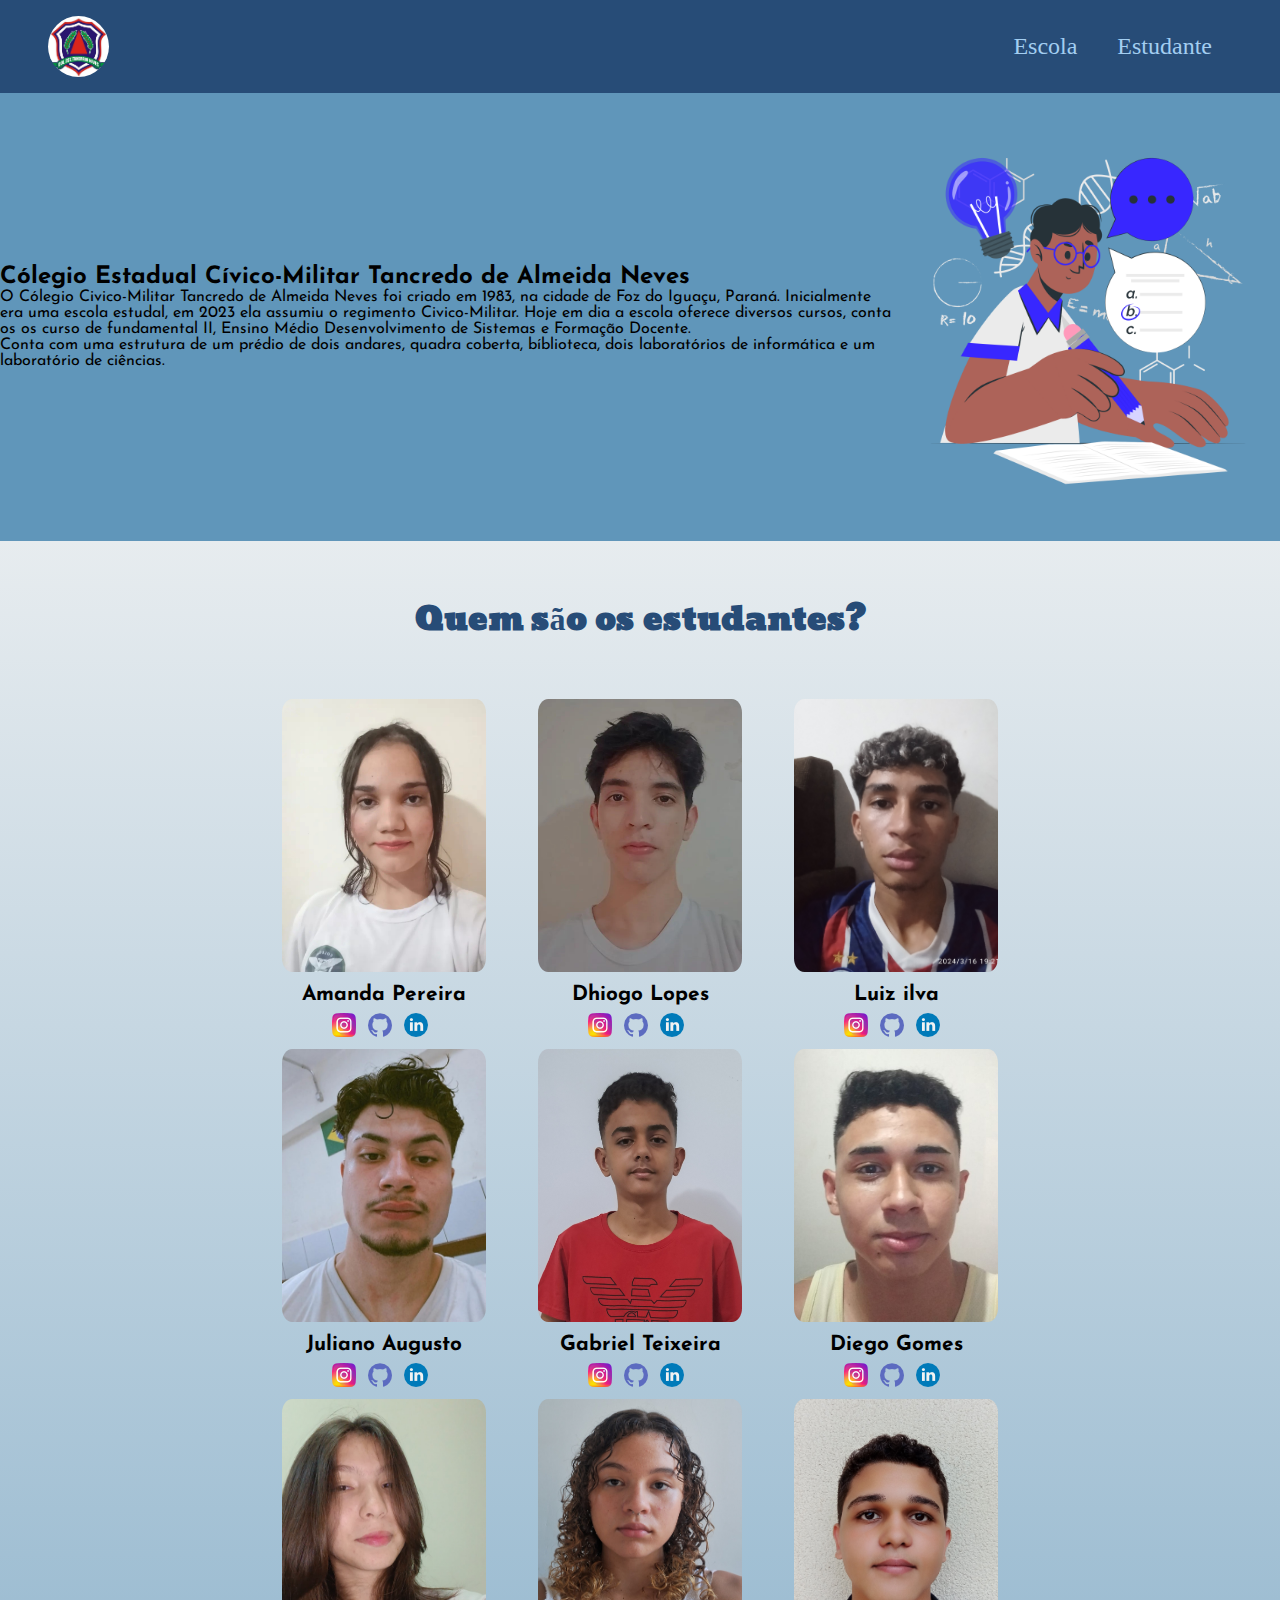
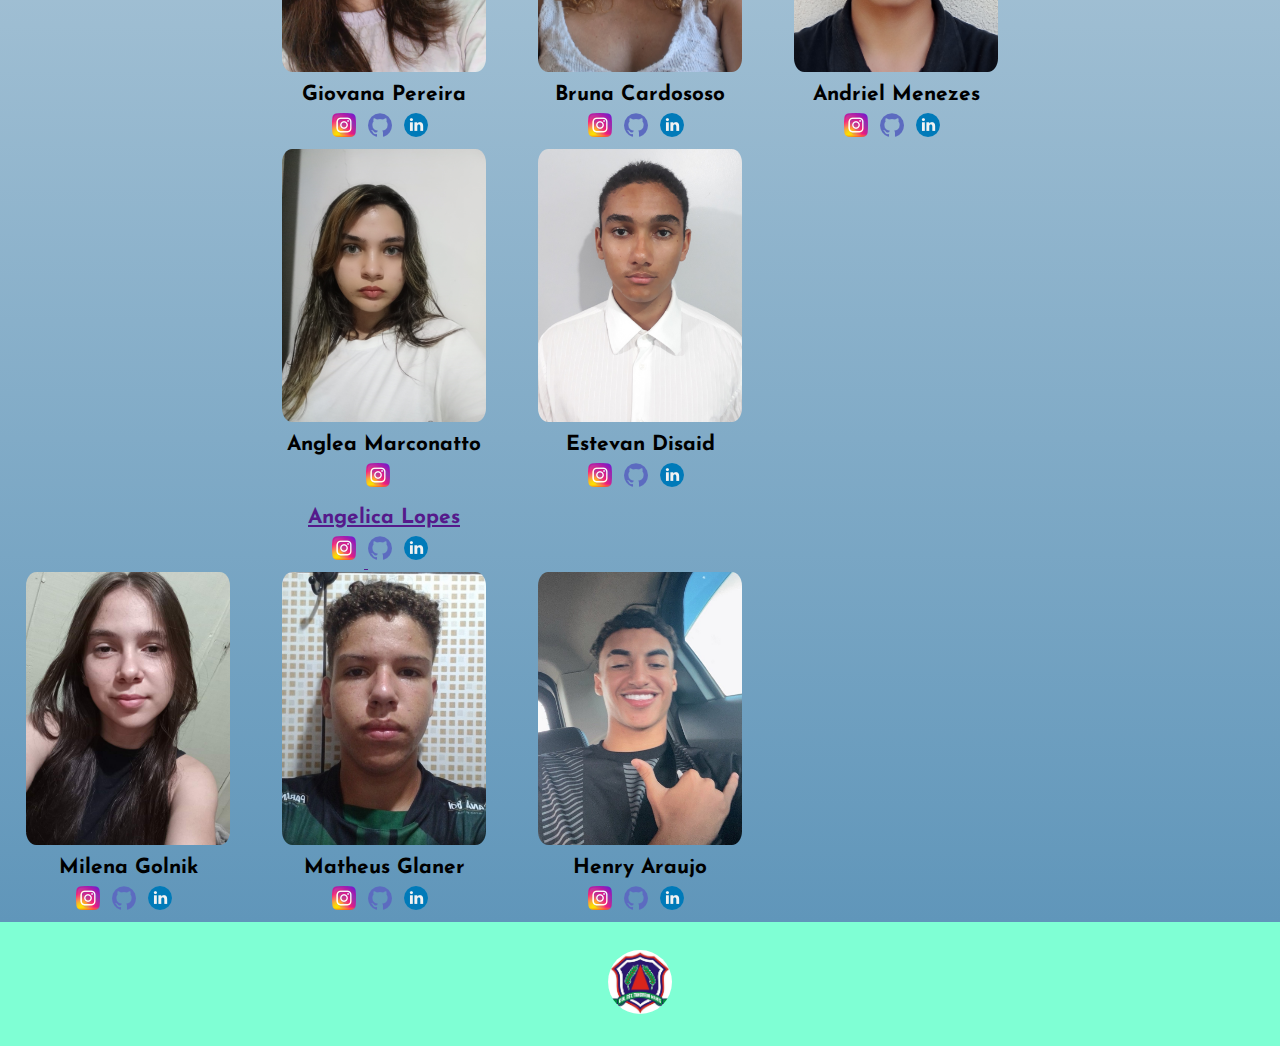
==== commit ec183275: "Add files via upload" ====
--- a/index.html
+++ b/index.html
@@ -43,21 +43,21 @@
                 <img src="./Img/amanda.jpg" alt="" class="estudante-div-fotos">
                 <h3 class="estudante-div-nome"> Amanda Pereira </h3>
                 <img src="./Img/instagram.png" alt="" class="estudante-div-icone">
-                <img src="./Img/github.png" alt="" class="estudante-div-icone">
-                <img src="./Img/linkedin.png" alt="" class="estudante-div-icone">
+                <a href=""><img src="./Img/github.png" alt="" class="estudante-div-icone"></a>
+                <img src="./Img/linkedin.png" alt="" class="estudante-div-icone"></a>
             </div>
             <div class="estudante-div">
                 <img src="./Img/dhiogo.jpg" alt="" class="estudante-div-fotos">
                 <h3 class="estudante-div-nome"> Dhiogo Lopes</h3>
-                <img src="./Img/instagram.png" alt="" class="estudante-div-icone">
-                <img src="./Img/github.png" alt="" class="estudante-div-icone">
-                <img src="./Img/linkedin.png" alt="" class="estudante-div-icone">
+                <img src="./Img/instagram.png" alt="" class="estudante-div-icone"></a>
+                <a href=""> <img src="./Img/github.png" alt="" class="estudante-div-icone"></a>
+                <a href=""><img src="./Img/linkedin.png" alt="" class="estudante-div-icone"></a>
             </div>
             <div class="estudante-div">
                 <img src="./Img/luiz.jpg" alt="" class="estudante-div-fotos">
                 <h3 class="estudante-div-nome"> Luiz ilva</h3>
                 <img src="./Img/instagram.png" alt="" class="estudante-div-icone">
-                <img src="./Img/github.png" alt="" class="estudante-div-icone">
+                <a href=""></a><img src="./Img/github.png" alt="" class="estudante-div-icone"></a>
                 <img src="./Img/linkedin.png" alt="" class="estudante-div-icone">
             </div>
             <span></span>
@@ -66,21 +66,21 @@
                 <img src="./Img/juliano.jpeg" alt="" class="estudante-div-fotos">
                 <h3 class="estudante-div-nome"> Juliano Augusto</h3>
                 <img src="./Img/instagram.png" alt="" class="estudante-div-icone">
-                <img src="./Img/github.png" alt="" class="estudante-div-icone">
+                <a href=""><img src="./Img/github.png" alt="" class="estudante-div-icone"></a>
                 <img src="./Img/linkedin.png" alt="" class="estudante-div-icone">
             </div>
             <div class="estudante-div">
                 <img src="./Img/gabriel.jpg" alt="" class="estudante-div-fotos">
                 <h3 class="estudante-div-nome"> Gabriel Teixeira</h3>
                 <img src="./Img/instagram.png" alt="" class="estudante-div-icone">
-                <img src="./Img/github.png" alt="" class="estudante-div-icone">
+                <a href="https://github.com/GabrielT31"><img src="./Img/github.png" alt="" class="estudante-div-icone"></a>
                 <img src="./Img/linkedin.png" alt="" class="estudante-div-icone">
             </div>
             <div class="estudante-div">
                 <img src="./Img/diego.jpg" alt="" class="estudante-div-fotos">
                 <h3 class="estudante-div-nome"> Diego Gomes</h3>
                 <img src="./Img/instagram.png" alt="" class="estudante-div-icone">
-                <img src="./Img/github.png" alt="" class="estudante-div-icone">
+                <a href="https://github.com/Diegao28"><img src="./Img/github.png" alt="" class="estudante-div-icone"></a>
                 <img src="./Img/linkedin.png" alt="" class="estudante-div-icone">
             </div>
             <span></span>
@@ -89,21 +89,21 @@
                 <img src="./Img/giovana.jpg" alt="" class="estudante-div-fotos">
                 <h3 class="estudante-div-nome"> Giovana Pereira</h3>
                 <img src="./Img/instagram.png" alt="" class="estudante-div-icone">
-                <img src="./Img/github.png" alt="" class="estudante-div-icone">
+                <a href="https://github.com/giovanapereir/giovanapereir"><img src="./Img/github.png" alt="" class="estudante-div-icone"></a>
                 <img src="./Img/linkedin.png" alt="" class="estudante-div-icone">
             </div>
             <div class="estudante-div">
                 <img src="./Img/bruna.jpg" alt="" class="estudante-div-fotos">
                 <h3 class="estudante-div-nome"> Bruna Cardososo</h3>
                 <img src="./Img/instagram.png" alt="" class="estudante-div-icone">
-                <img src="./Img/github.png" alt="" class="estudante-div-icone">
+                <a href=""><img src="./Img/github.png" alt="" class="estudante-div-icone"></a>
                 <img src="./Img/linkedin.png" alt="" class="estudante-div-icone">
             </div>
             <div class="estudante-div">
                 <img src="./Img/andriel.jpg" alt="" class="estudante-div-fotos">
                 <h3 class="estudante-div-nome"> Andriel Menezes</h3>
                 <img src="./Img/instagram.png" alt="" class="estudante-div-icone">
-                <img src="./Img/github.png" alt="" class="estudante-div-icone">
+                <a href=""><img src="./Img/github.png" alt="" class="estudante-div-icone"></a>
                 <img src="./Img/linkedin.png" alt="" class="estudante-div-icone">
             </div>
             <span></span>
@@ -112,21 +112,18 @@
                 <img src="./Img/angela.jpg" alt="" class="estudante-div-fotos">
                 <h3 class="estudante-div-nome"> Anglea Marconatto</h3>
                 <img src="./Img/instagram.png" alt="" class="estudante-div-icone">
-                <img src="./Img/github.png" alt="" class="estudante-div-icone">
-                <img src="./Img/linkedin.png" alt="" class="estudante-div-icone">
-            </div>
-            <div class="estudante-div">
+                <a href=""><img src="./Img/https://github.com/GabrielT31
                 <img src="./Img/angelica.jpg" alt="" class="estudante-div-fotos">
                 <h3 class="estudante-div-nome"> Angelica Lopes</h3>
                 <img src="./Img/instagram.png" alt="" class="estudante-div-icone">
-                <img src="./Img/github.png" alt="" class="estudante-div-icone">
+               <a href=""><img src="./Img/github.png" alt="" class="estudante-div-icone"></a>
                 <img src="./Img/linkedin.png" alt="" class="estudante-div-icone">
             </div>
             <div class="estudante-div">
                 <img src="./Img/estevan.jpg" alt="" class="estudante-div-fotos">
                 <h3 class="estudante-div-nome"> Estevan Disaid</h3>
                 <img src="./Img/instagram.png" alt="" class="estudante-div-icone">
-                <img src="./Img/github.png" alt="" class="estudante-div-icone">
+               <a href=""><img src="./Img/github.png" alt="" class="estudante-div-icone"></a>
                 <img src="./Img/linkedin.png" alt="" class="estudante-div-icone">
             </div>
             <span></span>
@@ -135,21 +132,21 @@
                 <img src="./Img/milena.jpg" alt="" class="estudante-div-fotos">
                 <h3 class="estudante-div-nome"> Milena Golnik</h3>
                 <img src="./Img/instagram.png" alt="" class="estudante-div-icone">
-                <img src="./Img/github.png" alt="" class="estudante-div-icone">
+               <a href=""><img src="./Img/github.png" alt="" class="estudante-div-icone"></a>
                 <img src="./Img/linkedin.png" alt="" class="estudante-div-icone">
             </div>
             <div class="estudante-div">
                 <img src="./Img/matheus.jpg" alt="" class="estudante-div-fotos">
                 <h3 class="estudante-div-nome"> Matheus Glaner</h3>
                 <img src="./Img/instagram.png" alt="" class="estudante-div-icone">
-                <img src="./Img/github.png" alt="" class="estudante-div-icone">
+                <a href=""><img src="./Img/github.png" alt="" class="estudante-div-icone"></a>
                 <img src="./Img/linkedin.png" alt="" class="estudante-div-icone">
             </div>
             <div class="estudante-div">
                 <img src="./Img/henry.jpeg" alt="" class="estudante-div-fotos">
                 <h3 class="estudante-div-nome"> Henry Araujo</h3>
                 <img src="./Img/instagram.png" alt="" class="estudante-div-icone">
-                <img src="./Img/github.png" alt="" class="estudante-div-icone">
+                <a href=""></a><img src="./Img/github.png" alt="" class="estudante-div-icone"></a>
                 <img src="./Img/linkedin.png" alt="" class="estudante-div-icone">
             </div>
         </div>
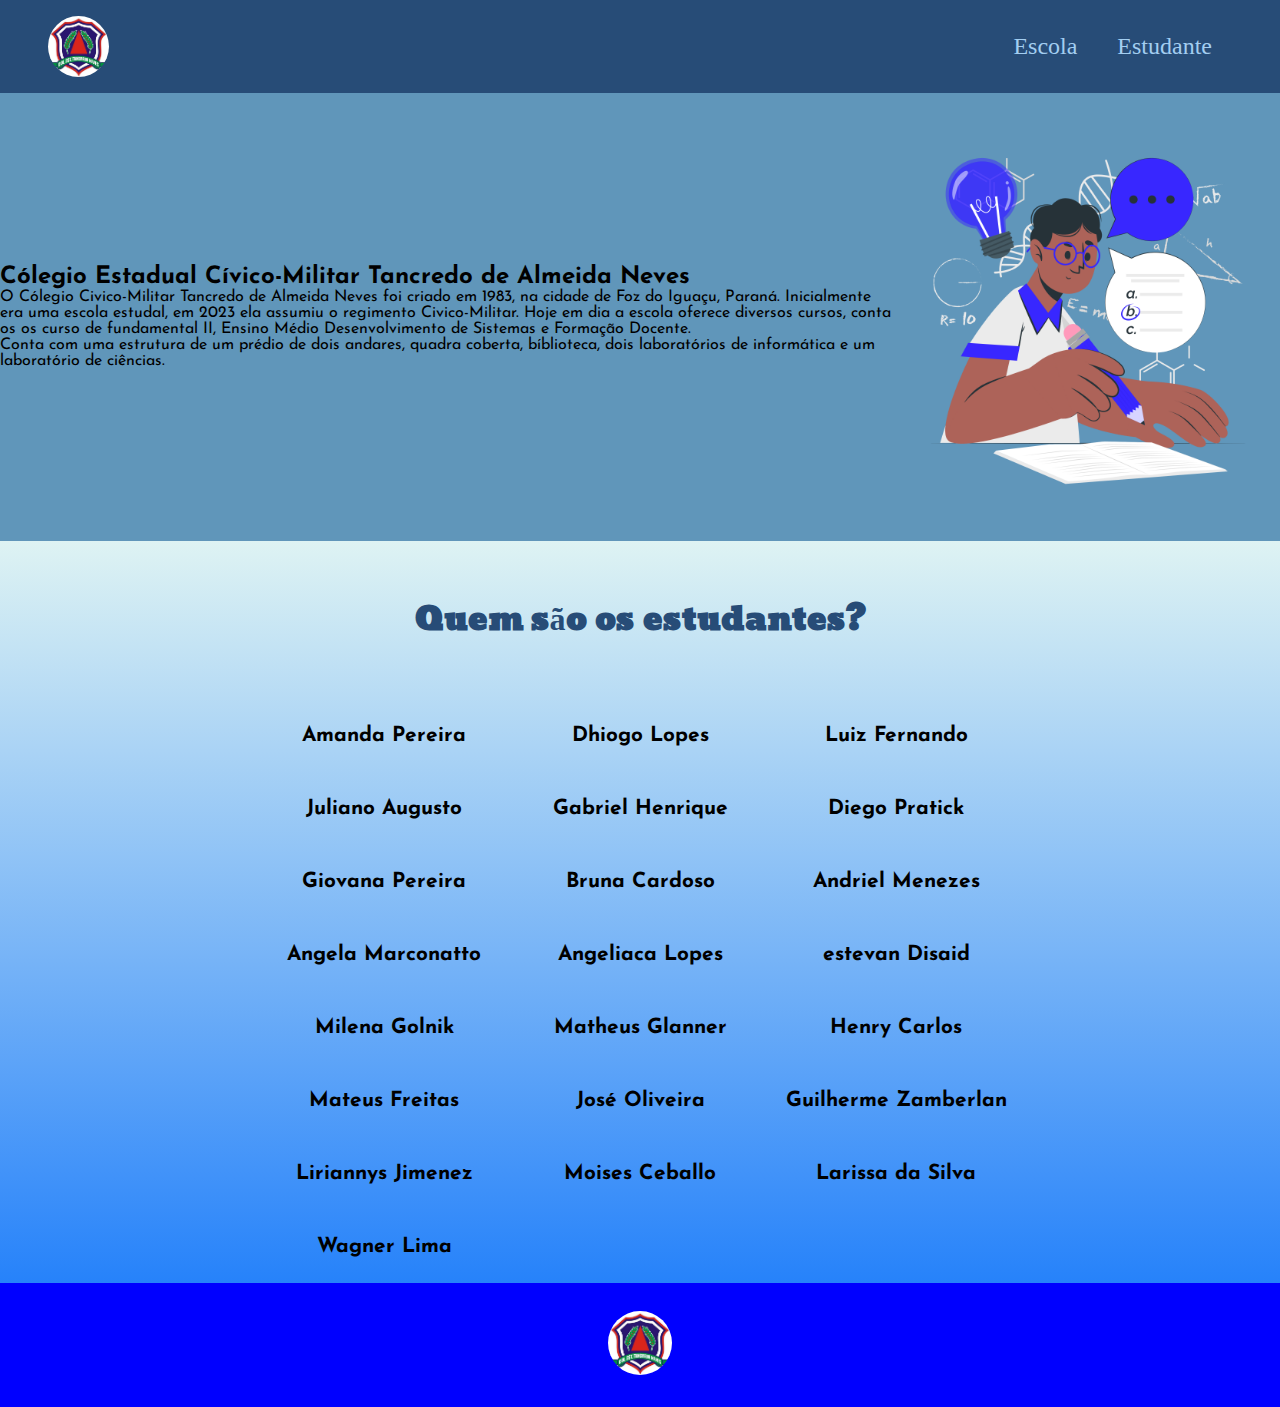
==== commit 62c04595: "Add files via upload" ====
--- a/index.html
+++ b/index.html
@@ -38,118 +38,175 @@
         <h2 class="estudante-titulo">
             Quem são os estudantes?</h2>
         <div class="div-estudante-todos">
-           <span></span>
-            <div class="estudante-div">
-                <img src="./Img/amanda.jpg" alt="" class="estudante-div-fotos">
-                <h3 class="estudante-div-nome"> Amanda Pereira </h3>
-                <img src="./Img/instagram.png" alt="" class="estudante-div-icone">
-                <a href=""><img src="./Img/github.png" alt="" class="estudante-div-icone"></a>
-                <img src="./Img/linkedin.png" alt="" class="estudante-div-icone"></a>
-            </div>
-            <div class="estudante-div">
-                <img src="./Img/dhiogo.jpg" alt="" class="estudante-div-fotos">
-                <h3 class="estudante-div-nome"> Dhiogo Lopes</h3>
-                <img src="./Img/instagram.png" alt="" class="estudante-div-icone"></a>
-                <a href=""> <img src="./Img/github.png" alt="" class="estudante-div-icone"></a>
-                <a href=""><img src="./Img/linkedin.png" alt="" class="estudante-div-icone"></a>
-            </div>
-            <div class="estudante-div">
-                <img src="./Img/luiz.jpg" alt="" class="estudante-div-fotos">
-                <h3 class="estudante-div-nome"> Luiz ilva</h3>
-                <img src="./Img/instagram.png" alt="" class="estudante-div-icone">
-                <a href=""></a><img src="./Img/github.png" alt="" class="estudante-div-icone"></a>
-                <img src="./Img/linkedin.png" alt="" class="estudante-div-icone">
-            </div>
-            <span></span>
-            <span></span>
-            <div class="estudante-div">
-                <img src="./Img/juliano.jpeg" alt="" class="estudante-div-fotos">
-                <h3 class="estudante-div-nome"> Juliano Augusto</h3>
-                <img src="./Img/instagram.png" alt="" class="estudante-div-icone">
-                <a href=""><img src="./Img/github.png" alt="" class="estudante-div-icone"></a>
-                <img src="./Img/linkedin.png" alt="" class="estudante-div-icone">
-            </div>
-            <div class="estudante-div">
-                <img src="./Img/gabriel.jpg" alt="" class="estudante-div-fotos">
-                <h3 class="estudante-div-nome"> Gabriel Teixeira</h3>
-                <img src="./Img/instagram.png" alt="" class="estudante-div-icone">
-                <a href="https://github.com/GabrielT31"><img src="./Img/github.png" alt="" class="estudante-div-icone"></a>
-                <img src="./Img/linkedin.png" alt="" class="estudante-div-icone">
-            </div>
-            <div class="estudante-div">
-                <img src="./Img/diego.jpg" alt="" class="estudante-div-fotos">
-                <h3 class="estudante-div-nome"> Diego Gomes</h3>
-                <img src="./Img/instagram.png" alt="" class="estudante-div-icone">
-                <a href="https://github.com/Diegao28"><img src="./Img/github.png" alt="" class="estudante-div-icone"></a>
-                <img src="./Img/linkedin.png" alt="" class="estudante-div-icone">
-            </div>
-            <span></span>
-            <span></span>
-            <div class="estudante-div">
-                <img src="./Img/giovana.jpg" alt="" class="estudante-div-fotos">
-                <h3 class="estudante-div-nome"> Giovana Pereira</h3>
-                <img src="./Img/instagram.png" alt="" class="estudante-div-icone">
-                <a href="https://github.com/giovanapereir/giovanapereir"><img src="./Img/github.png" alt="" class="estudante-div-icone"></a>
-                <img src="./Img/linkedin.png" alt="" class="estudante-div-icone">
-            </div>
-            <div class="estudante-div">
-                <img src="./Img/bruna.jpg" alt="" class="estudante-div-fotos">
-                <h3 class="estudante-div-nome"> Bruna Cardososo</h3>
-                <img src="./Img/instagram.png" alt="" class="estudante-div-icone">
-                <a href=""><img src="./Img/github.png" alt="" class="estudante-div-icone"></a>
-                <img src="./Img/linkedin.png" alt="" class="estudante-div-icone">
-            </div>
-            <div class="estudante-div">
-                <img src="./Img/andriel.jpg" alt="" class="estudante-div-fotos">
-                <h3 class="estudante-div-nome"> Andriel Menezes</h3>
-                <img src="./Img/instagram.png" alt="" class="estudante-div-icone">
-                <a href=""><img src="./Img/github.png" alt="" class="estudante-div-icone"></a>
-                <img src="./Img/linkedin.png" alt="" class="estudante-div-icone">
-            </div>
-            <span></span>
-            <span></span>
-            <div class="estudante-div">
-                <img src="./Img/angela.jpg" alt="" class="estudante-div-fotos">
-                <h3 class="estudante-div-nome"> Anglea Marconatto</h3>
-                <img src="./Img/instagram.png" alt="" class="estudante-div-icone">
-                <a href=""><img src="./Img/https://github.com/GabrielT31
-                <img src="./Img/angelica.jpg" alt="" class="estudante-div-fotos">
-                <h3 class="estudante-div-nome"> Angelica Lopes</h3>
-                <img src="./Img/instagram.png" alt="" class="estudante-div-icone">
-               <a href=""><img src="./Img/github.png" alt="" class="estudante-div-icone"></a>
-                <img src="./Img/linkedin.png" alt="" class="estudante-div-icone">
-            </div>
-            <div class="estudante-div">
-                <img src="./Img/estevan.jpg" alt="" class="estudante-div-fotos">
-                <h3 class="estudante-div-nome"> Estevan Disaid</h3>
-                <img src="./Img/instagram.png" alt="" class="estudante-div-icone">
-               <a href=""><img src="./Img/github.png" alt="" class="estudante-div-icone"></a>
-                <img src="./Img/linkedin.png" alt="" class="estudante-div-icone">
-            </div>
-            <span></span>
-            <span></span>
-            <div class="estudante-div">
-                <img src="./Img/milena.jpg" alt="" class="estudante-div-fotos">
-                <h3 class="estudante-div-nome"> Milena Golnik</h3>
-                <img src="./Img/instagram.png" alt="" class="estudante-div-icone">
-               <a href=""><img src="./Img/github.png" alt="" class="estudante-div-icone"></a>
-                <img src="./Img/linkedin.png" alt="" class="estudante-div-icone">
-            </div>
-            <div class="estudante-div">
-                <img src="./Img/matheus.jpg" alt="" class="estudante-div-fotos">
-                <h3 class="estudante-div-nome"> Matheus Glaner</h3>
-                <img src="./Img/instagram.png" alt="" class="estudante-div-icone">
-                <a href=""><img src="./Img/github.png" alt="" class="estudante-div-icone"></a>
-                <img src="./Img/linkedin.png" alt="" class="estudante-div-icone">
-            </div>
-            <div class="estudante-div">
-                <img src="./Img/henry.jpeg" alt="" class="estudante-div-fotos">
-                <h3 class="estudante-div-nome"> Henry Araujo</h3>
-                <img src="./Img/instagram.png" alt="" class="estudante-div-icone">
-                <a href=""></a><img src="./Img/github.png" alt="" class="estudante-div-icone"></a>
-                <img src="./Img/linkedin.png" alt="" class="estudante-div-icone">
-            </div>
-        </div>
+            <span></span>
+            <div class="estudante-div">
+                <img src="./img/amanda.jpg" alt="" class="estudante-div-fotos">
+                <h3 class="estudante-div-nome">Amanda Pereira</h3>
+               <a href="https://www.instagram.com/amandnfr/"><img src="./img/instagram.png" alt="" class="estudante-div-icone"></a>
+               <img src="./img/linkedin.png" alt="" class="estudante-div-icone">
+                <a href="https://github.com/Amandaswiftie13"><img src="./img/github.png" alt="" class="estudante-div-icone"></a>
+            </div>
+            <div class="estudante-div">
+                <img src="./img/dhiogo.jpg" alt="" class="estudante-div-fotos">
+                <h3 class="estudante-div-nome">Dhiogo Lopes</h3>
+                <a href="https://www.instagram.com/eudhiogoeuu/"><img src="./img/instagram.png" alt="" class="estudante-div-icone"></a>
+                <img src="./img/linkedin.png" alt="" class="estudante-div-icone">
+                <a href="https://github.com/DhiogoLopes"><img src="./img/github.png" alt="" class="estudante-div-icone"></a>
+            </div>
+            <div class="estudante-div">
+                <img src="./img/luiz.jpg" alt="" class="estudante-div-fotos">
+                <h3 class="estudante-div-nome">Luiz Fernando</h3>
+                <a href="https://www.instagram.com/_luiuz_/"><img src="./img/instagram.png" alt="" class="estudante-div-icone"></a>
+               <img src="./img/linkedin.png" alt="" class="estudante-div-icone">
+                <a href="https://github.com/LuizBAHIA30"><img src="./img/github.png" alt="" class="estudante-div-icone"></a>
+            </div>
+            <span></span>
+            <span></span>
+            <div class="estudante-div">
+                <img src="./img/juliano.jpeg" alt="" class="estudante-div-fotos">
+                <h3 class="estudante-div-nome">Juliano Augusto</h3>
+               <a href="https://www.instagram.com/__auguustoo_/"><img src="./img/instagram.png" alt="" class="estudante-div-icone"></a>
+                <img src="./img/linkedin.png" alt="" class="estudante-div-icone">
+               <a href="https://github.com/julianoaug87"><img src="./img/github.png" alt="" class="estudante-div-icone"></a>
+            </div>
+            <div class="estudante-div">
+                <img src="./img/gabriel.jpg" alt="" class="estudante-div-fotos">
+                <h3 class="estudante-div-nome">Gabriel Henrique</h3>
+                <a href="https://www.instagram.com/gabriel_henrykk/"><img src="./img/instagram.png" alt="" class="estudante-div-icone"></a>
+                <img src="./img/linkedin.png" alt="" class="estudante-div-icone">
+                <a href="https://github.com/GabrielT31"><img src="./img/github.png" alt="" class="estudante-div-icone"></a>
+            </div>
+            <div class="estudante-div">
+                <img src="./img/diego.jpg" alt="" class="estudante-div-fotos">
+                <h3 class="estudante-div-nome">Diego Pratick</h3>
+                <a href="https://www.instagram.com/diego.g0mess/"><img src="./img/instagram.png" alt="" class="estudante-div-icone"></a>
+                <img src="./img/linkedin.png" alt="" class="estudante-div-icone">
+                <a href="https://github.com/Diegao28"><img src="./img/github.png" alt="" class="estudante-div-icone"></a>
+            </div>
+            <span></span>
+            <span></span>
+            <div class="estudante-div">
+                <img src="./img/giovana.jpg" alt="" class="estudante-div-fotos">
+                <h3 class="estudante-div-nome">Giovana Pereira</h3>
+                <a href="https://www.instagram.com/_giovanasezinandi/"><img src="./img/instagram.png" alt="" class="estudante-div-icone"></a>
+                <a href=""><img src="./img/linkedin.png" alt="" class="estudante-div-icone"></a>
+                <a href="https://github.com/giovanapereir"><img src="./img/github.png" alt="" class="estudante-div-icone"></a>
+            </div>
+            <div class="estudante-div">
+                <img src="./img/bruna.jpg" alt="" class="estudante-div-fotos">
+                <h3 class="estudante-div-nome">Bruna Cardoso</h3>
+                <a href=""><img src="./img/instagram.png" alt="" class="estudante-div-icone"></a>
+                <a href=""><img src="./img/linkedin.png" alt="" class="estudante-div-icone"></a>
+                <a href="https://github.com/bruna2024"><img src="./img/github.png" alt="" class="estudante-div-icone"></a>
+            </div>
+            <div class="estudante-div">
+                <img src="./img/andriel.jpg" alt="" class="estudante-div-fotos">
+                <h3 class="estudante-div-nome">Andriel Menezes</h3>
+                <a href=""><img src="./img/instagram.png" alt="" class="estudante-div-icone"></a>
+                <a href=""><img src="./img/linkedin.png" alt="" class="estudante-div-icone"></a>
+                <a href="https://github.com/andriel22"><img src="./img/github.png" alt="" class="estudante-div-icone"></a>
+            </div>
+            <span></span>
+            <span></span>
+            <div class="estudante-div">
+                <img src="./img/angela.jpg" alt="" class="estudante-div-fotos">
+                <h3 class="estudante-div-nome">Angela Marconatto</h3>
+                <a href=""><img src="./img/instagram.png" alt="" class="estudante-div-icone"></a>
+                <a href=""><img src="./img/linkedin.png" alt="" class="estudante-div-icone"></a>
+                <a href="https://github.com/angelamarconatto"><img src="./img/github.png" alt="" class="estudante-div-icone"></a>
+            </div>
+            <div class="estudante-div">
+                <img src="./img/angelica.jpg" alt="" class="estudante-div-fotos">
+                <h3 class="estudante-div-nome">Angeliaca Lopes</h3>
+                <a href=""><img src="./img/instagram.png" alt="" class="estudante-div-icone"></a>
+                <a href=""><img src="./img/linkedin.png" alt="" class="estudante-div-icone"></a>
+                <a href="https://github.com/angelicalopes2006"><img src="./img/github.png" alt="" class="estudante-div-icone"></a>
+            </div>
+            <div class="estudante-div">
+                <img src="./img/estevan.jpg" alt="" class="estudante-div-fotos">
+                <h3 class="estudante-div-nome">estevan Disaid</h3>
+                <a href="https://www.instagram.com/_estevan.disaid_/"><img src="./img/instagram.png" alt="" class="estudante-div-icone"></a>
+                <a href=""><img src="./img/linkedin.png" alt="" class="estudante-div-icone"></a>
+                <a href="https://github.com/EstevanDisaidGolnik"><img src="./img/github.png" alt="" class="estudante-div-icone"></a>
+            </div>
+            <span></span>
+            <span></span>
+            <div class="estudante-div">
+                <img src="./img/milena.jpg" alt="" class="estudante-div-fotos">
+                <h3 class="estudante-div-nome">Milena Golnik</h3>
+                <a href="https://www.instagram.com/milenagolnik/"><img src="./img/instagram.png" alt="" class="estudante-div-icone"></a>
+                <a href=""><img src="./img/linkedin.png" alt="" class="estudante-div-icone"></a>
+                <a href="https://github.com/milenagolnik"><img src="./img/github.png" alt="" class="estudante-div-icone"></a>
+            </div>
+            <div class="estudante-div">
+                <img src="./img/matheus.jpg" alt="" class="estudante-div-fotos">
+                <h3 class="estudante-div-nome">Matheus Glanner</h3>
+                <a href="https://www.instagram.com/matheus_glanerr/"><img src="./img/instagram.png" alt="" class="estudante-div-icone"></a>
+                <a href=""><img src="./img/linkedin.png" alt="" class="estudante-div-icone"></a>
+                <a href="https://github.com/Matheusglaner"><img src="./img/github.png" alt="" class="estudante-div-icone"></a>
+            </div>
+            <div class="estudante-div">
+                <img src="./img/henry.jpeg" alt="" class="estudante-div-fotos">
+                <h3 class="estudante-div-nome">Henry Carlos</h3>
+                <a href="https://www.instagram.com/__henryaraujo/"><img src="./img/instagram.png" alt="" class="estudante-div-icone"></a>
+                <a href=""><img src="./img/linkedin.png" alt="" class="estudante-div-icone"></a>
+                <a href=""><img src="./img/github.png" alt="" class="estudante-div-icone"></a>
+            </div>
+            <span></span>
+            <span></span>
+            <div class="estudante-div">
+                <img src="./img/semfoto.jpg" alt="" class="estudante-div-fotos">
+                <h3 class="estudante-div-nome">Mateus Freitas</h3>
+                <a href="https://www.instagram.com/mateus.fs06/"><img src="./img/instagram.png" alt="" class="estudante-div-icone"></a>
+                <a href=""><img src="./img/linkedin.png" alt="" class="estudante-div-icone"></a>
+                <a href="https://github.com/Mateusfreitas24"><img src="./img/github.png" alt="" class="estudante-div-icone"></a>
+            </div>
+            <div class="estudante-div">
+                <img src="./img/semfoto.jpg" alt="" class="estudante-div-fotos">
+                <h3 class="estudante-div-nome">José Oliveira </h3>
+                <a href=""><img src="./img/instagram.png" alt="" class="estudante-div-icone"></a>
+                <a href=""><img src="./img/linkedin.png" alt="" class="estudante-div-icone"></a>
+                <a href="https://github.com/JoseLuizjzz"><img src="./img/github.png" alt="" class="estudante-div-icone"></a>
+            </div>
+            <div class="estudante-div">
+                <img src="./img/semfoto.jpg" alt="" class="estudante-div-fotos">
+                <h3 class="estudante-div-nome">Guilherme Zamberlan </h3>
+                <a href="https://www.instagram.com/g_zamberlan_/"><img src="./img/instagram.png" alt="" class="estudante-div-icone"></a>
+                <a href=""><img src="./img/linkedin.png" alt="" class="estudante-div-icone"></a>
+                <a href="https://github.com/Gzamberlan-pastor-da-universal"><img src="./img/github.png" alt="" class="estudante-div-icone"></a>
+            </div>
+            <span></span>
+            <span></span>
+            <div class="estudante-div">
+                <img src="./img/semfoto.jpg" alt="" class="estudante-div-fotos">
+                <h3 class="estudante-div-nome">Liriannys Jimenez </h3>
+                <a href=""><img src="./img/instagram.png" alt="" class="estudante-div-icone"></a>
+                <a href=""><img src="./img/linkedin.png" alt="" class="estudante-div-icone"></a>
+                <a href="https://github.com/liriannys2007"><img src="./img/github.png" alt="" class="estudante-div-icone"></a>
+            </div>
+            <div class="estudante-div">
+                <img src="./img/semfoto.jpg" alt="" class="estudante-div-fotos">
+                <h3 class="estudante-div-nome">Moises Ceballo</h3>
+                <a href="https://www.instagram.com/moi_berto/"><img src="./img/instagram.png" alt="" class="estudante-div-icone"></a>
+                <a href=""><img src="./img/linkedin.png" alt="" class="estudante-div-icone"></a>
+                <a href="https://github.com/moises20066"><img src="./img/github.png" alt="" class="estudante-div-icone"></a>
+            </div>
+            <div class="estudante-div">
+                <img src="./img/semfoto.jpg" alt="" class="estudante-div-fotos">
+                <h3 class="estudante-div-nome">Larissa da Silva</h3>
+                <a href=""><img src="./img/instagram.png" alt="" class="estudante-div-icone"></a>
+                <a href=""><img src="./img/linkedin.png" alt="" class="estudante-div-icone"></a>
+                <a href=""><img src="./img/github.png" alt="" class="estudante-div-icone"></a>
+            </div>
+            <span></span>
+            <span></span>
+            <div class="estudante-div">
+                <img src="./img/semfoto.jpg" alt="" class="estudante-div-fotos">
+                <h3 class="estudante-div-nome">Wagner Lima</h3>
+                <a href=""><img src="./img/instagram.png" alt="" class="estudante-div-icone"></a>
+                <a href=""><img src="./img/linkedin.png" alt="" class="estudante-div-icone"></a>
+                <a href=""><img src="./img/github.png" alt="" class="estudante-div-icone"></a>
+            </div>
         </div>
     </section>
     <footer class="rodape">
--- a/style.css
+++ b/style.css
@@ -72,7 +72,7 @@
 }
 
 .estudante {
-    background: linear-gradient(#E7ECEF, #6096BA)
+    background: linear-gradient(#def3f3,#2682fa);
 }
 
 .estudante-titulo {
@@ -100,7 +100,7 @@
 }
 
 .rodape {
-    background-color: aquamarine;
+    background-color: blue;
     text-align: center;
 }
 
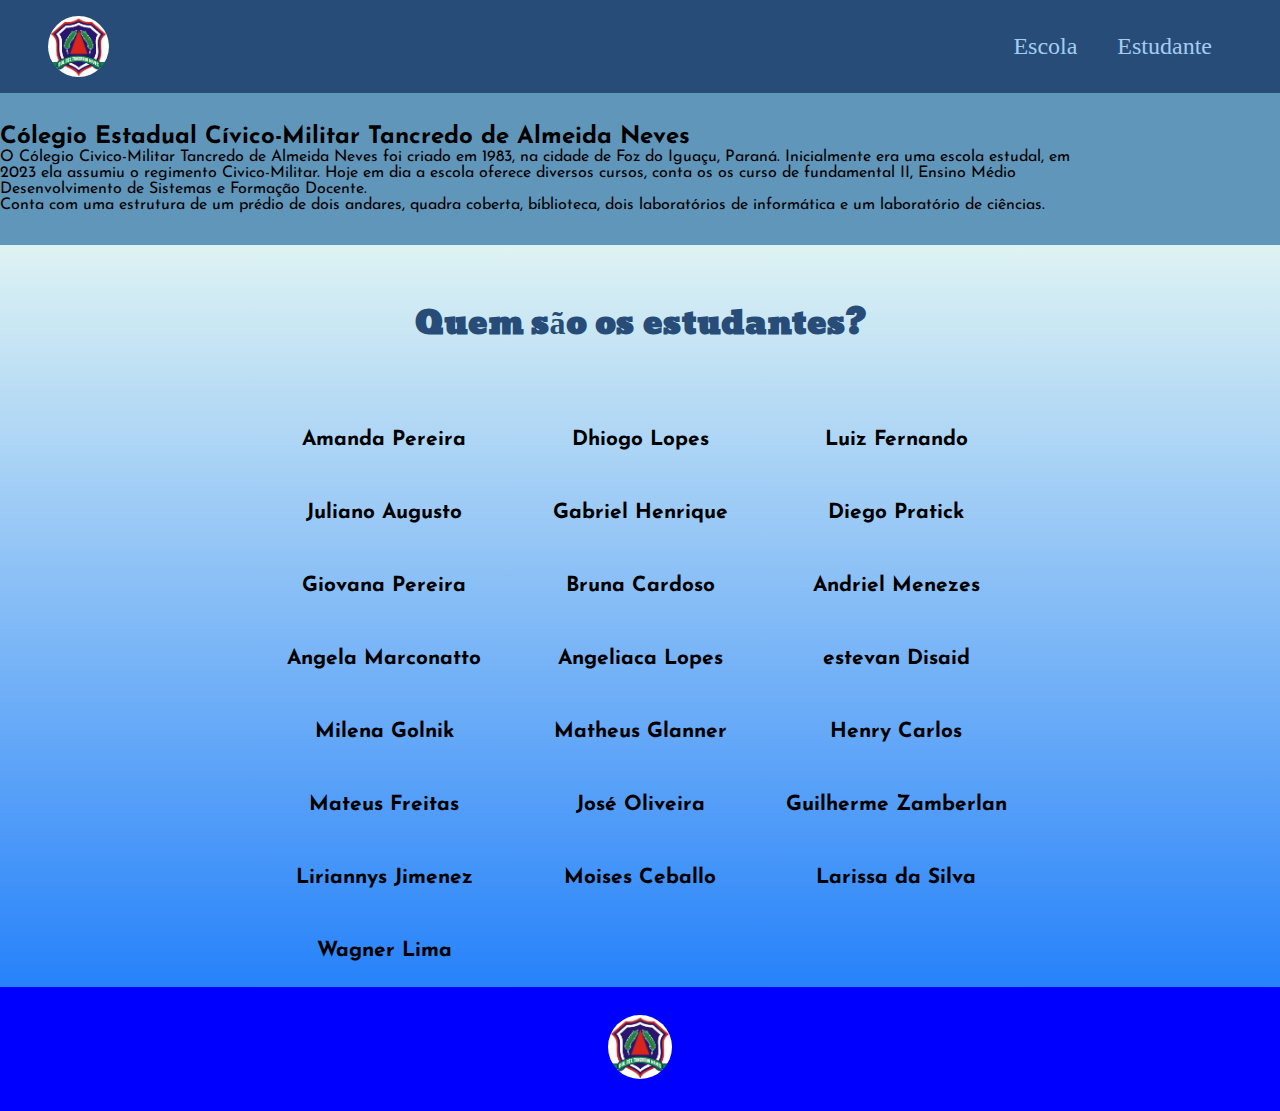
==== commit 17eaf9d7: "Add files via upload" ====
--- a/index.html
+++ b/index.html
@@ -32,7 +32,7 @@
                 informática e um laboratório de ciências.
             </p>
         </div>
-        <img src="./Img/escola.png" alt="" class="escola-imagem">
+        <img src="./img/escola.png" alt="" class="escola-imagem">
     </section>
     <section class="estudante">
         <h2 class="estudante-titulo">
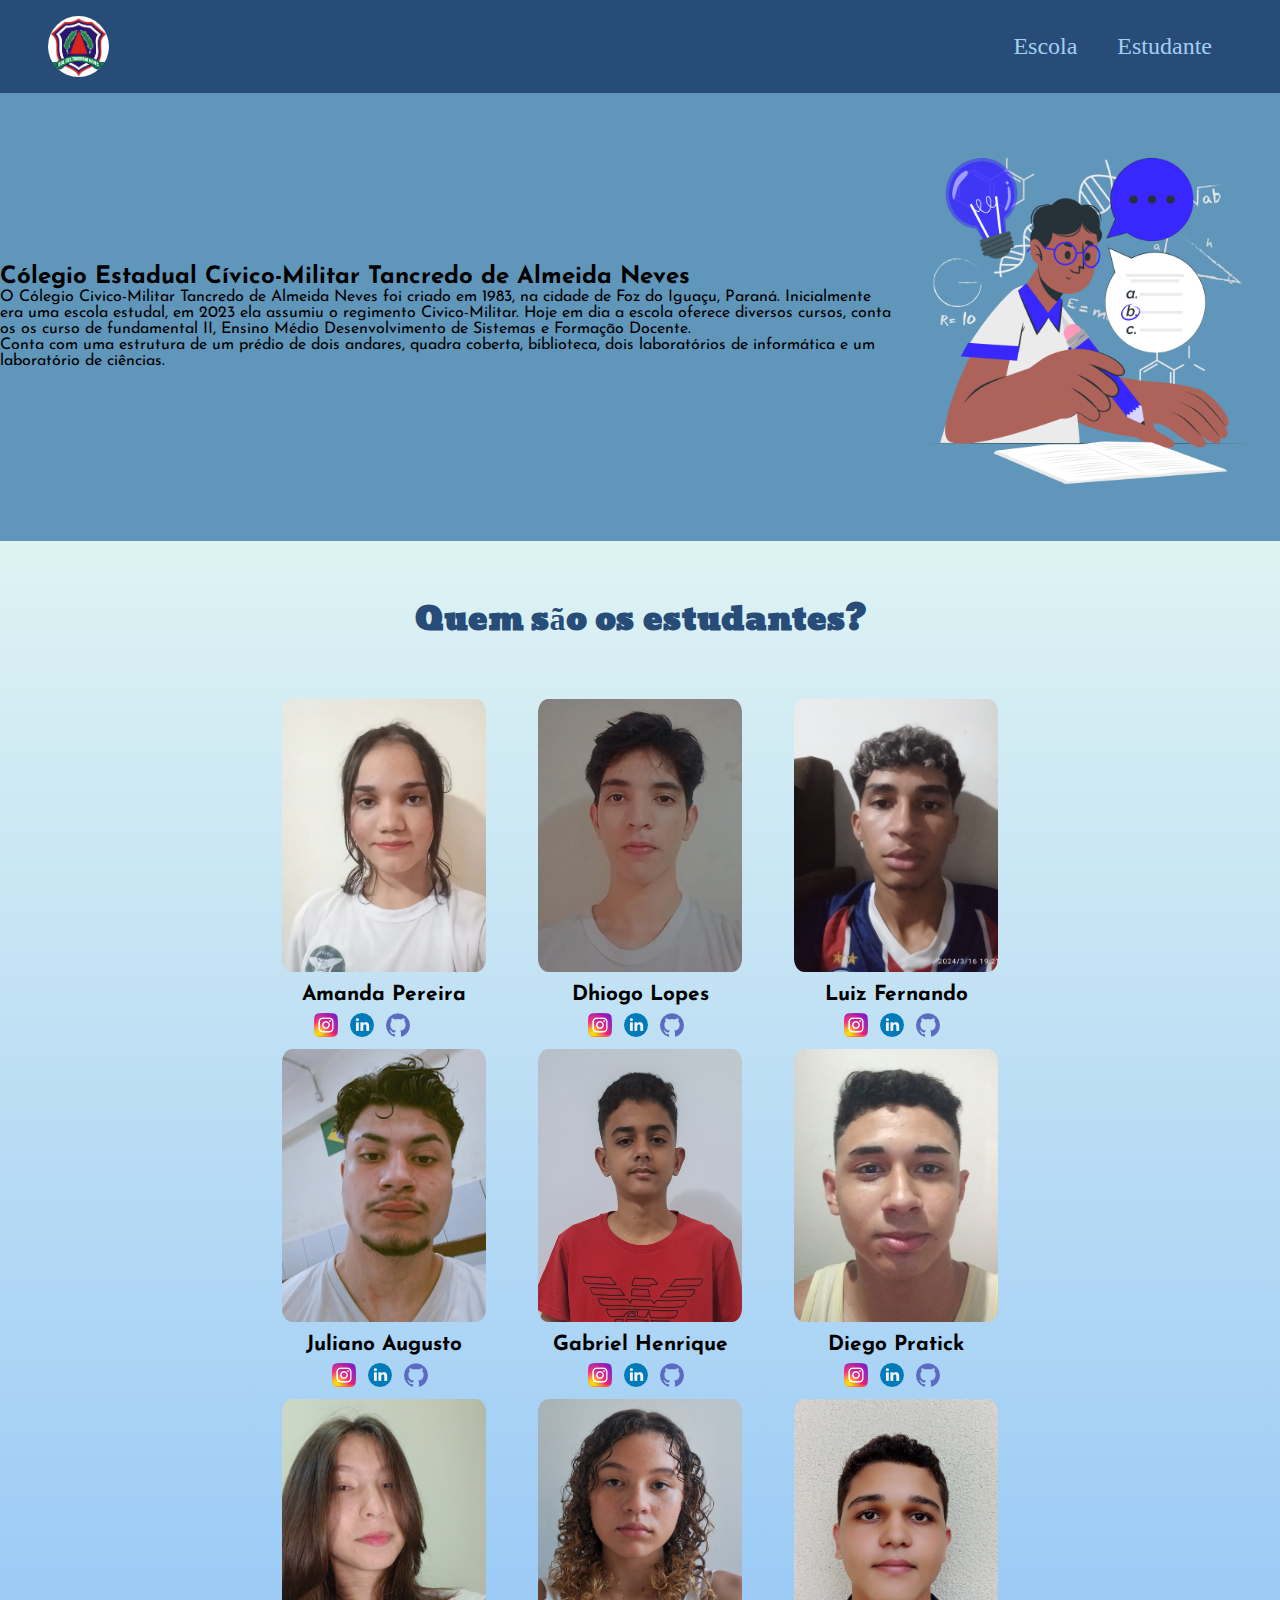
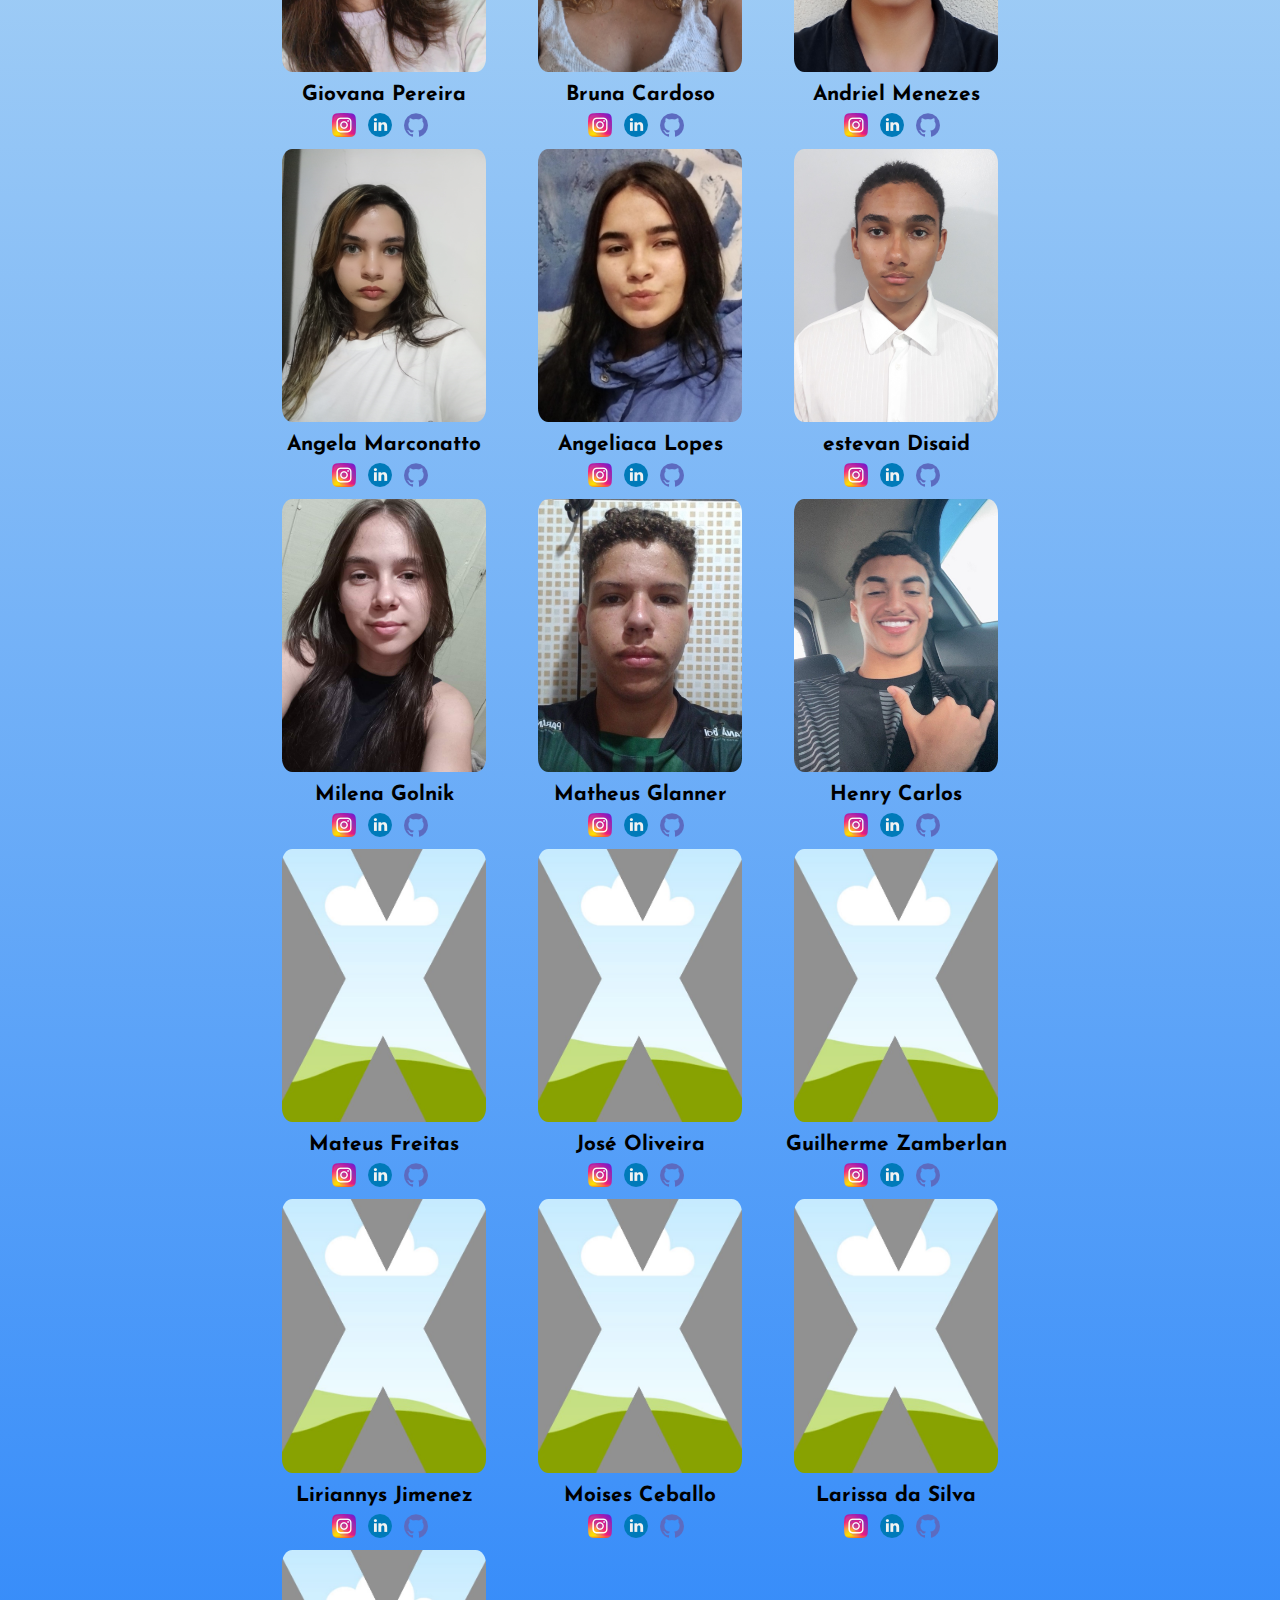
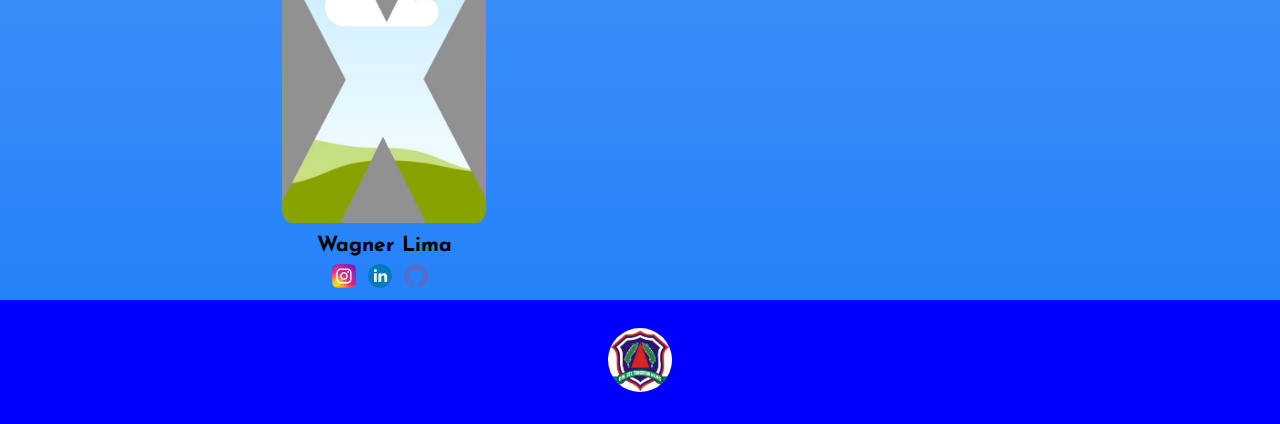
==== commit 491edea5: "Add files via upload" ====
--- a/index.html
+++ b/index.html
@@ -11,10 +11,10 @@
 
 <body>
     <header class="cabecalho">
-        <img src="./Img/tancredo-logo.jpg" alt="Logo do colégio tancredo" class="cabecalho-imagem">
+        <img src="./img/tancredo-logo.jpg" alt="Logo do colégio tancredo" class="cabecalho-imagem">
         <nav class="cabecalho-lista">
-            <a href="" class="cabecalho-lista-link"> Escola</a>
-            <a href="" class="cabecalho-lista-link">Estudante</a>
+            <a href="#" class="cabecalho-lista-link"> Escola</a>
+            <a href="gabriel.html" class="cabecalho-lista-link">Estudante</a>
         </nav>
     </header>
     <section class="escola">
@@ -210,7 +210,7 @@
         </div>
     </section>
     <footer class="rodape">
-        <img class="rodape-logo" src="./Img/tancredo-logo.jpg" alt="">
+        <img class="rodape-logo" src="./img/tancredo-logo.jpg" alt="">
     </footer>
 </body>
 
